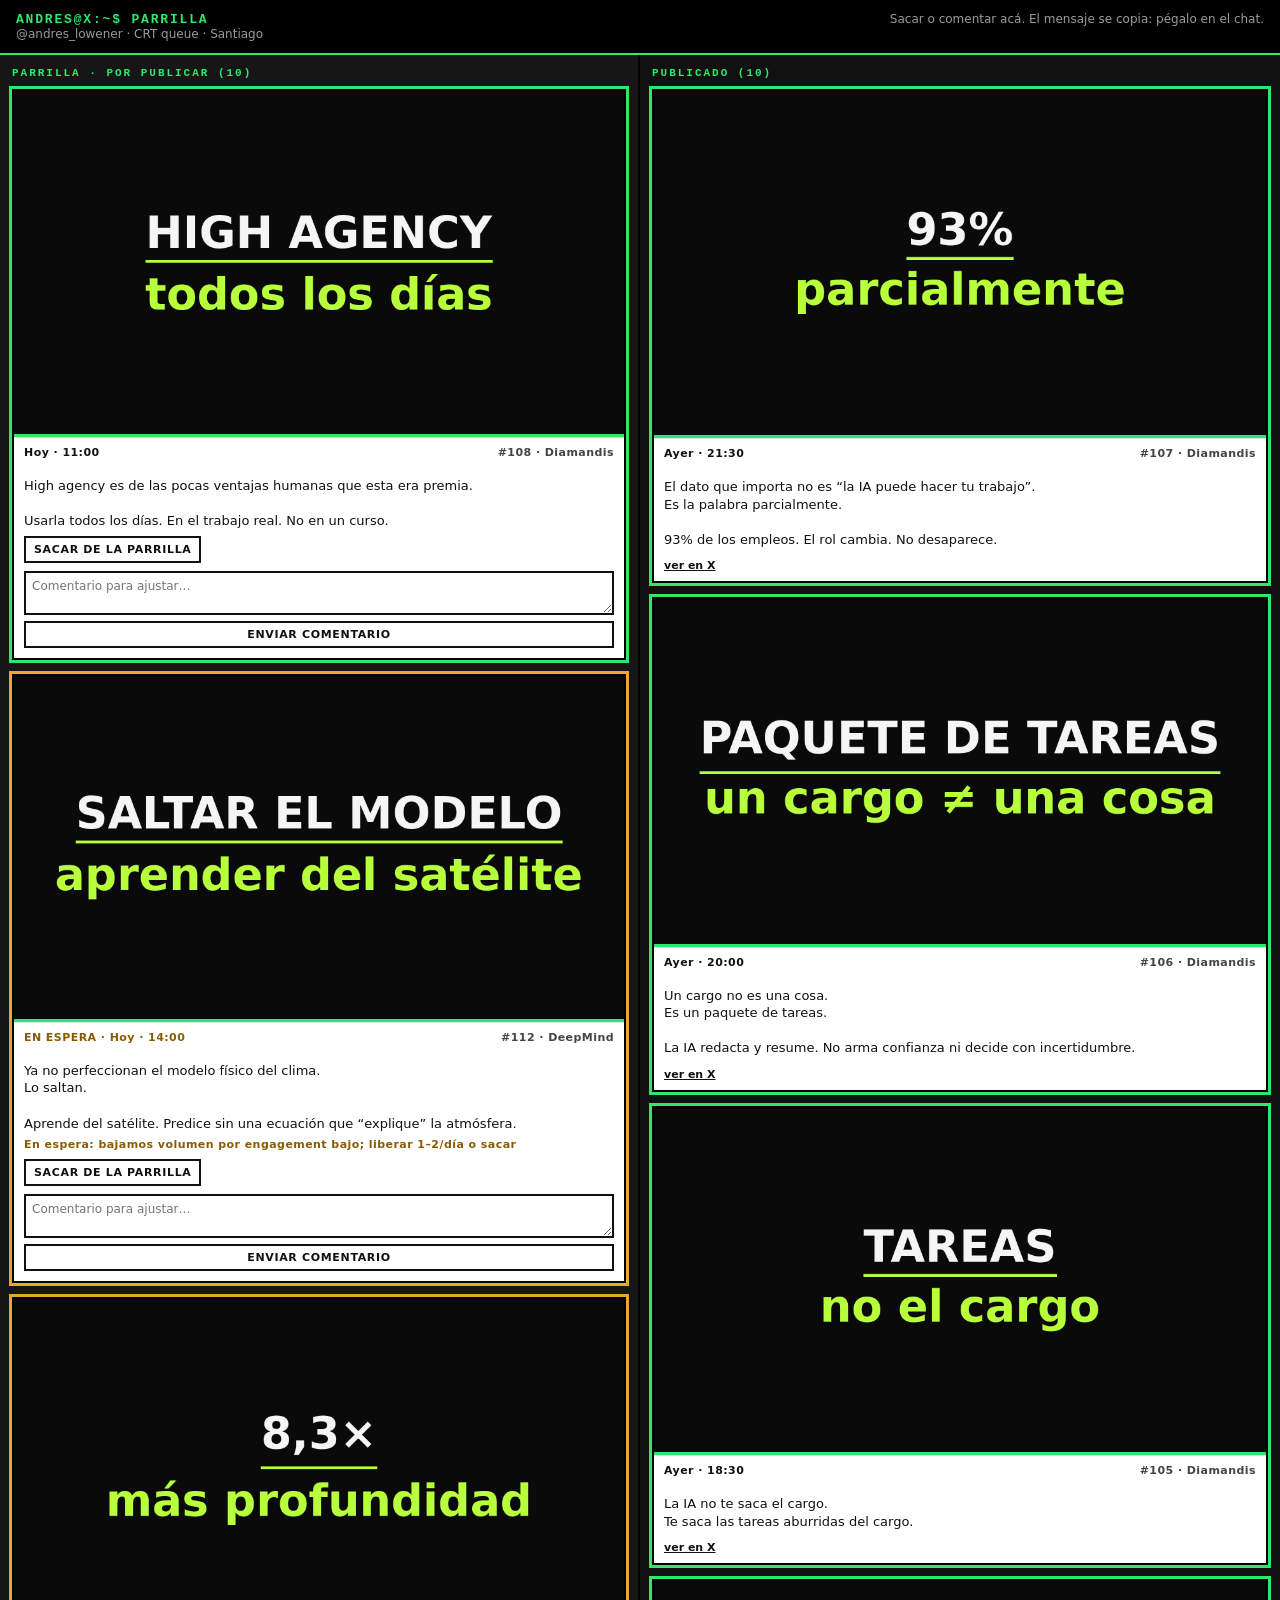
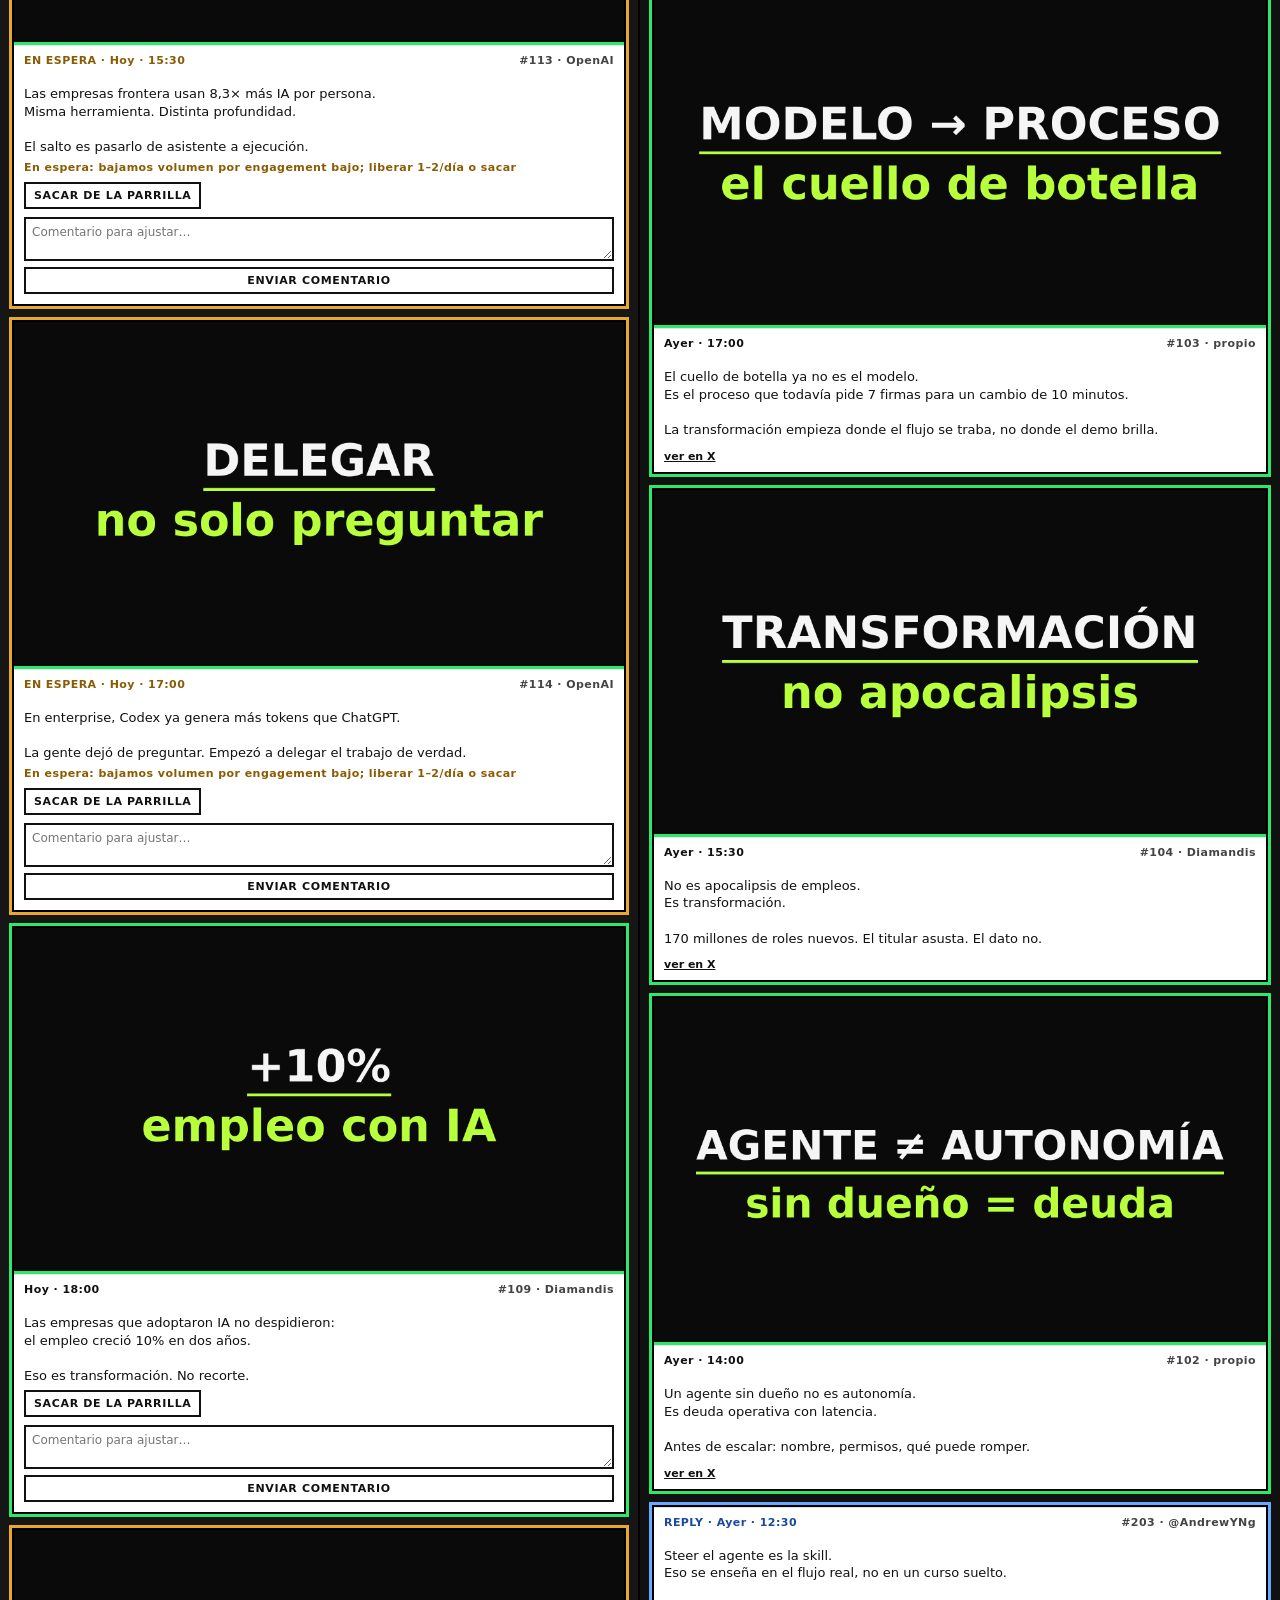
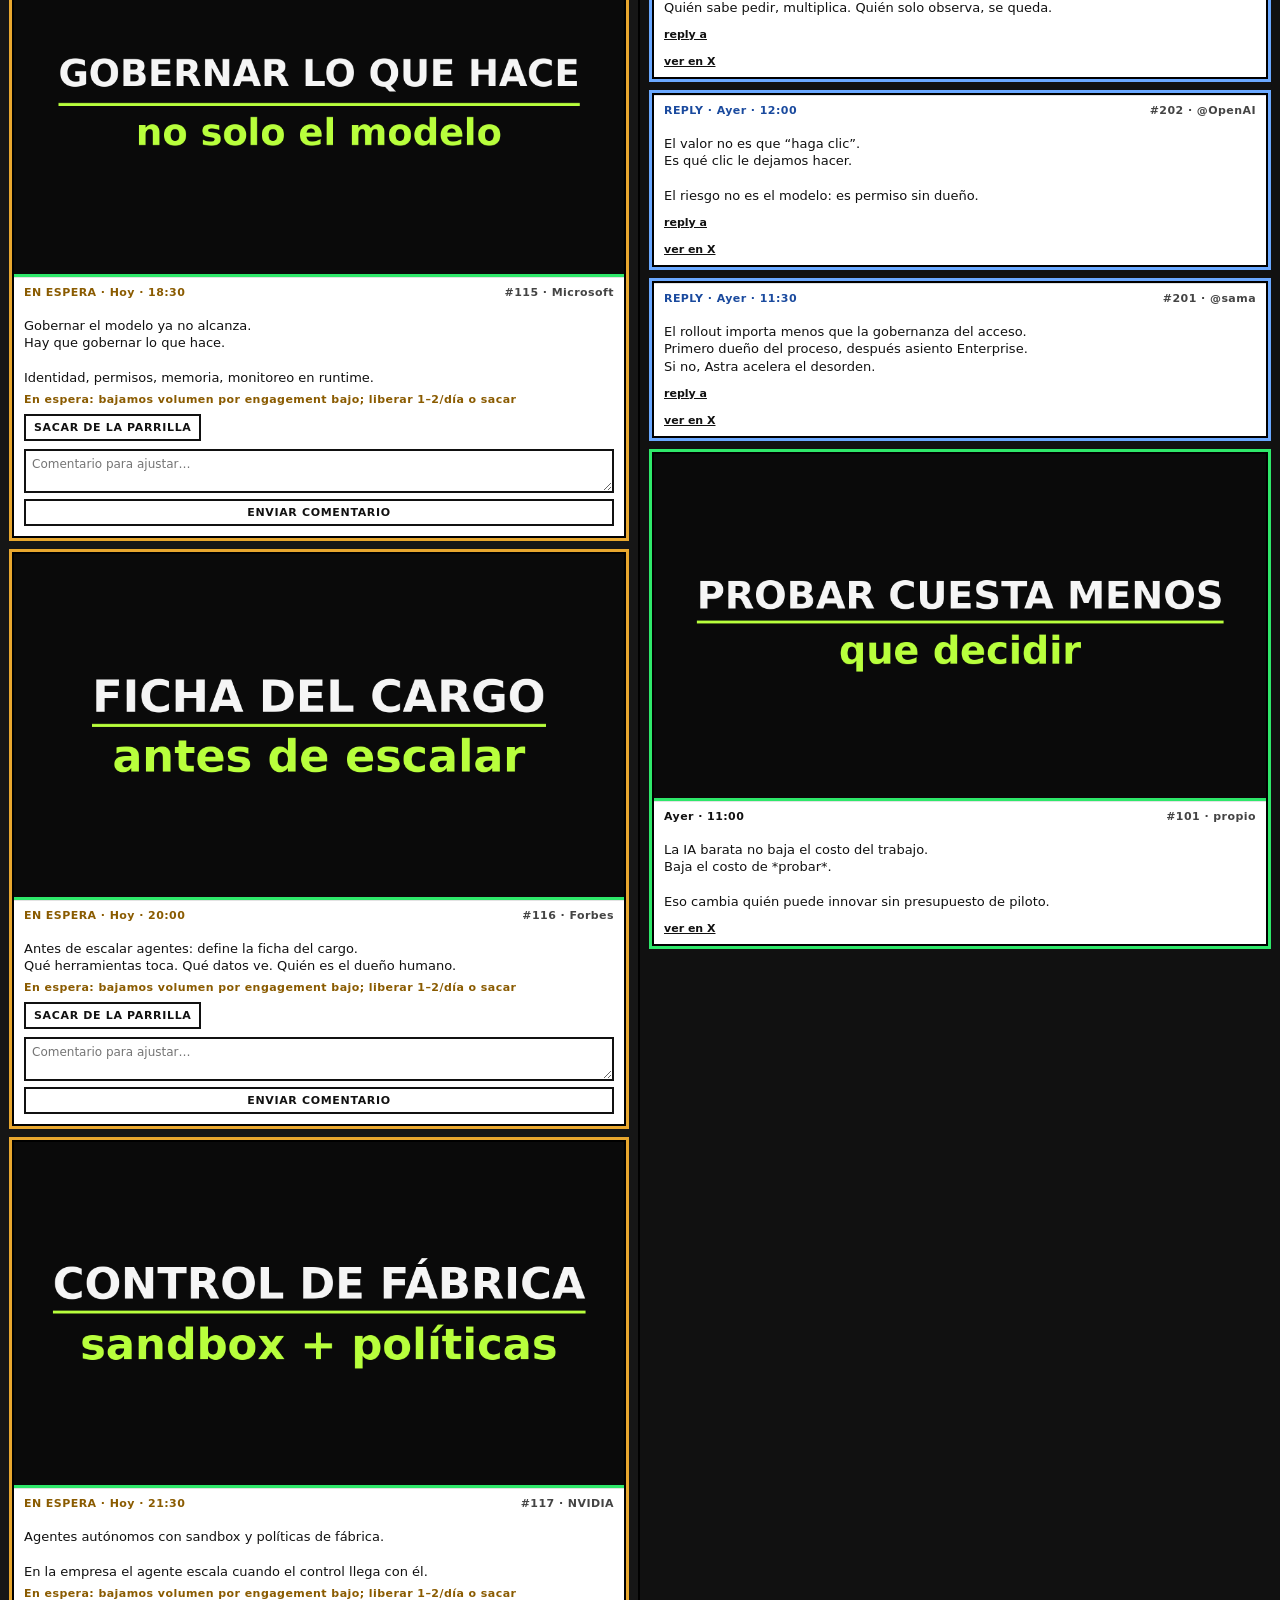
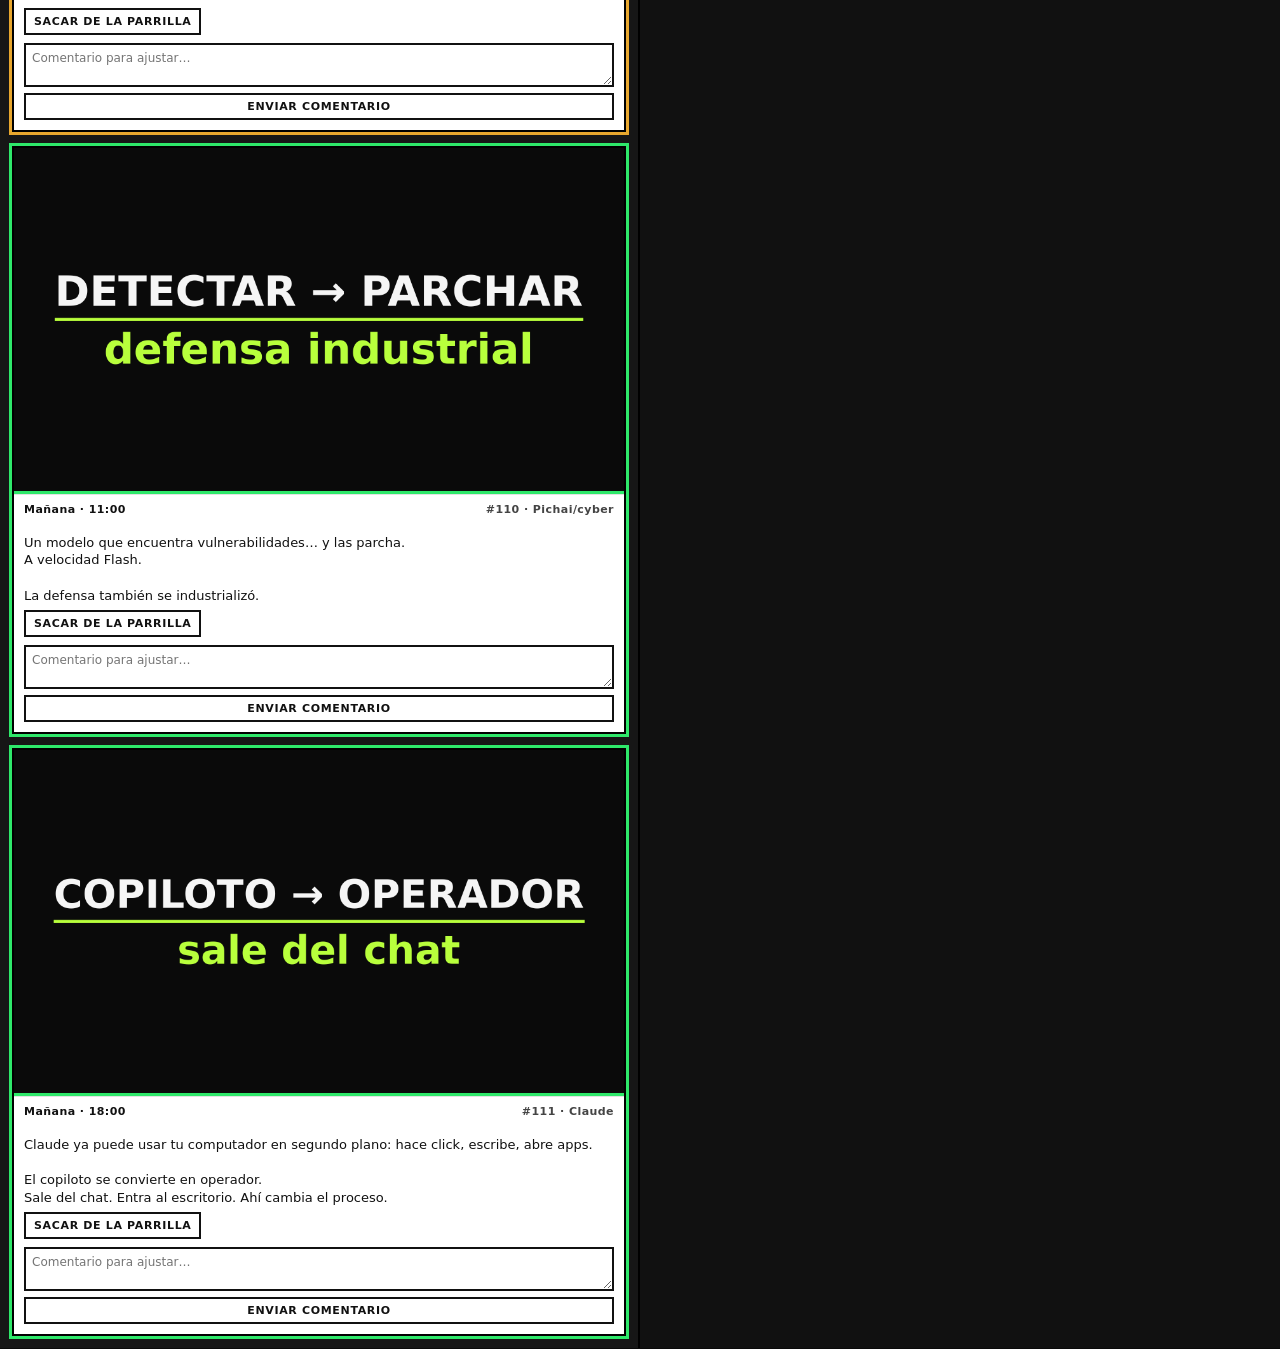
==== index.html @ 67cbc343 "Baja volumen: 1-2 posts/dia, resto en hold por engagement" ====
<!DOCTYPE html>
<html lang="es">
<head>
<meta charset="utf-8">
<meta name="viewport" content="width=device-width, initial-scale=1">
<title>Parrilla X · @andres_lowener</title>
<style>
  :root {
    --bg: #0a0a0a;
    --green: #2ee86a;
    --ink: #111;
    --muted: #555;
    --line: #111;
    --card: #fff;
  }
  * { box-sizing: border-box; }
  html, body { margin: 0; background: var(--bg); color: #eee; font-family: ui-sans-serif, system-ui, sans-serif; }
  header.top {
    border-bottom: 2px solid var(--green);
    padding: 12px 16px;
    display: flex; justify-content: space-between; align-items: baseline; gap: 12px; flex-wrap: wrap;
    background: #000;
  }
  h1 { font-size: 13px; letter-spacing: .14em; text-transform: uppercase; margin: 0; color: var(--green); font-family: ui-monospace, Menlo, monospace; }
  .sub { font-size: 12px; color: #9a9a9a; }
  main { display: grid; grid-template-columns: 1fr 1fr; gap: 0; }
  @media (max-width: 900px) { main { grid-template-columns: 1fr; } }
  section { padding: 12px; background: #111; }
  section.parrilla { border-right: 2px solid #000; background: #161616; }
  h2 { font-size: 11px; letter-spacing: .18em; text-transform: uppercase; color: var(--green); margin: 0 0 10px; font-family: ui-monospace, Menlo, monospace; }
  .grid { display: flex; flex-direction: column; gap: 14px; }
  .card {
    background: var(--card);
    color: var(--ink);
    border: 2px solid #000;
    box-shadow: 0 0 0 3px var(--green);
    padding: 0;
    overflow: hidden;
  }
  .card header {
    display: flex; justify-content: space-between; align-items: center;
    font-size: 11px; font-weight: 700; letter-spacing: .04em;
    margin: 0; padding: 8px 10px;
    background: #fff; color: #111;
    border-bottom: 1px solid #ddd;
  }
  .card .meta { color: #444; font-weight: 600; }
  .card img {
    width: 100%; height: auto; display: block;
    background: #031a08;
    border-top: 3px solid var(--green);
    border-bottom: 3px solid var(--green);
  }
  .copy {
    font-size: 13px; line-height: 1.35;
    margin: 0; padding: 10px 10px 6px;
    color: #111; background: #fff;
  }
  .cite { margin: 0; padding: 0 10px 8px; background: #fff; }
  .cite a { color: #111; font-size: 11px; font-weight: 600; }
  .actions { margin: 0; padding: 0 10px 8px; background: #fff; }
  .btn {
    background: #fff; color: #111; border: 2px solid #111;
    font-family: inherit; font-size: 11px; letter-spacing: .06em; text-transform: uppercase;
    padding: 5px 8px; cursor: pointer; font-weight: 700;
  }
  .btn.ghost { border-color: #111; color: #111; }
  .btn:hover { background: #111; color: #fff; }
  textarea {
    width: 100%; background: #fff; color: #111; border: 2px solid #111;
    font-family: inherit; font-size: 12px; padding: 6px; resize: vertical;
  }
  .comment { display: flex; flex-direction: column; gap: 6px; padding: 0 10px 10px; background: #fff; margin: 0; }
  .hint { font-size: 11px; color: #111; margin: 0; padding: 0 10px 10px; background: #fff; }
  .empty { color: #888; font-size: 13px; }
  .card.out { opacity: .45; }
  .card.out::after { content: "SACADO"; display: block; font-size: 11px; letter-spacing: .2em; padding: 6px 10px; background: #fff; color: #111; font-weight: 700; }

  .card { display: flex; flex-direction: column; }
  .card img { order: -1; border-top: none; }
  .card header {
    order: 0;
    border-bottom: none;
    border-top: 1px solid #e3e3e3;
  }

  .card.hold { box-shadow: 0 0 0 3px #e8a72e; }
  .card.hold .slot { color: #8a5b00; }
  .note { margin: 0; padding: 0 10px 8px; background: #fff; color: #8a5b00; font-size: 11px; font-weight: 700; letter-spacing: .04em; }

  .card.reply { box-shadow: 0 0 0 3px #6aa8ff; }
  .card.reply .slot { color: #1a4a9e; }
</style>
</head>
<body>
<header class="top">
  <div>
    <h1>andres@x:~$ parrilla</h1>
    <div class="sub">@andres_lowener · CRT queue · Santiago</div>
  </div>
  <div class="sub">Sacar o comentar acá. El mensaje se copia: pégalo en el chat.</div>
</header>
<main>
  <section class="parrilla">
    <h2>Parrilla · por publicar (10)</h2>
    <div class="grid" id="pending">
    <article class="card" data-n="108" data-status="pending" data-kind="post" id="p108">
      <header>
        <span class="slot">Hoy · 11:00</span>
        <span class="meta">#108 · Diamandis</span>
      </header>
      <img src="img/108.png" alt="post 108">
      <p class="copy">High agency es de las pocas ventajas humanas que esta era premia.<br><br>Usarla todos los días. En el trabajo real. No en un curso.</p>
      
      <div class="actions">
        <button type="button" class="btn ghost" data-act="sacar" data-n="108">Sacar de la parrilla</button>
      </div>
      <form class="comment" data-n="108">
        <textarea name="c" rows="2" placeholder="Comentario para ajustar…"></textarea>
        <button type="submit" class="btn">Enviar comentario</button>
      </form>
      <p class="hint" hidden></p>
    </article>

    <article class="card hold" data-n="112" data-status="hold" data-kind="post" id="p112">
      <header>
        <span class="slot">EN ESPERA · Hoy · 14:00</span>
        <span class="meta">#112 · DeepMind</span>
      </header>
      <img src="img/112.png" alt="post 112">
      <p class="copy">Ya no perfeccionan el modelo físico del clima.<br>Lo saltan.<br><br>Aprende del satélite. Predice sin una ecuación que “explique” la atmósfera.</p>
      <p class="note">En espera: bajamos volumen por engagement bajo; liberar 1–2/día o sacar</p>
      
      <div class="actions">
        <button type="button" class="btn ghost" data-act="sacar" data-n="112">Sacar de la parrilla</button>
      </div>
      <form class="comment" data-n="112">
        <textarea name="c" rows="2" placeholder="Comentario para ajustar…"></textarea>
        <button type="submit" class="btn">Enviar comentario</button>
      </form>
      <p class="hint" hidden></p>
    </article>

    <article class="card hold" data-n="113" data-status="hold" data-kind="post" id="p113">
      <header>
        <span class="slot">EN ESPERA · Hoy · 15:30</span>
        <span class="meta">#113 · OpenAI</span>
      </header>
      <img src="img/113.png" alt="post 113">
      <p class="copy">Las empresas frontera usan 8,3× más IA por persona.<br>Misma herramienta. Distinta profundidad.<br><br>El salto es pasarlo de asistente a ejecución.</p>
      <p class="note">En espera: bajamos volumen por engagement bajo; liberar 1–2/día o sacar</p>
      
      <div class="actions">
        <button type="button" class="btn ghost" data-act="sacar" data-n="113">Sacar de la parrilla</button>
      </div>
      <form class="comment" data-n="113">
        <textarea name="c" rows="2" placeholder="Comentario para ajustar…"></textarea>
        <button type="submit" class="btn">Enviar comentario</button>
      </form>
      <p class="hint" hidden></p>
    </article>

    <article class="card hold" data-n="114" data-status="hold" data-kind="post" id="p114">
      <header>
        <span class="slot">EN ESPERA · Hoy · 17:00</span>
        <span class="meta">#114 · OpenAI</span>
      </header>
      <img src="img/114.png" alt="post 114">
      <p class="copy">En enterprise, Codex ya genera más tokens que ChatGPT.<br><br>La gente dejó de preguntar. Empezó a delegar el trabajo de verdad.</p>
      <p class="note">En espera: bajamos volumen por engagement bajo; liberar 1–2/día o sacar</p>
      
      <div class="actions">
        <button type="button" class="btn ghost" data-act="sacar" data-n="114">Sacar de la parrilla</button>
      </div>
      <form class="comment" data-n="114">
        <textarea name="c" rows="2" placeholder="Comentario para ajustar…"></textarea>
        <button type="submit" class="btn">Enviar comentario</button>
      </form>
      <p class="hint" hidden></p>
    </article>

    <article class="card" data-n="109" data-status="pending" data-kind="post" id="p109">
      <header>
        <span class="slot">Hoy · 18:00</span>
        <span class="meta">#109 · Diamandis</span>
      </header>
      <img src="img/109.png" alt="post 109">
      <p class="copy">Las empresas que adoptaron IA no despidieron:<br>el empleo creció 10% en dos años.<br><br>Eso es transformación. No recorte.</p>
      
      <div class="actions">
        <button type="button" class="btn ghost" data-act="sacar" data-n="109">Sacar de la parrilla</button>
      </div>
      <form class="comment" data-n="109">
        <textarea name="c" rows="2" placeholder="Comentario para ajustar…"></textarea>
        <button type="submit" class="btn">Enviar comentario</button>
      </form>
      <p class="hint" hidden></p>
    </article>

    <article class="card hold" data-n="115" data-status="hold" data-kind="post" id="p115">
      <header>
        <span class="slot">EN ESPERA · Hoy · 18:30</span>
        <span class="meta">#115 · Microsoft</span>
      </header>
      <img src="img/115.png" alt="post 115">
      <p class="copy">Gobernar el modelo ya no alcanza.<br>Hay que gobernar lo que hace.<br><br>Identidad, permisos, memoria, monitoreo en runtime.</p>
      <p class="note">En espera: bajamos volumen por engagement bajo; liberar 1–2/día o sacar</p>
      
      <div class="actions">
        <button type="button" class="btn ghost" data-act="sacar" data-n="115">Sacar de la parrilla</button>
      </div>
      <form class="comment" data-n="115">
        <textarea name="c" rows="2" placeholder="Comentario para ajustar…"></textarea>
        <button type="submit" class="btn">Enviar comentario</button>
      </form>
      <p class="hint" hidden></p>
    </article>

    <article class="card hold" data-n="116" data-status="hold" data-kind="post" id="p116">
      <header>
        <span class="slot">EN ESPERA · Hoy · 20:00</span>
        <span class="meta">#116 · Forbes</span>
      </header>
      <img src="img/116.png" alt="post 116">
      <p class="copy">Antes de escalar agentes: define la ficha del cargo.<br>Qué herramientas toca. Qué datos ve. Quién es el dueño humano.</p>
      <p class="note">En espera: bajamos volumen por engagement bajo; liberar 1–2/día o sacar</p>
      
      <div class="actions">
        <button type="button" class="btn ghost" data-act="sacar" data-n="116">Sacar de la parrilla</button>
      </div>
      <form class="comment" data-n="116">
        <textarea name="c" rows="2" placeholder="Comentario para ajustar…"></textarea>
        <button type="submit" class="btn">Enviar comentario</button>
      </form>
      <p class="hint" hidden></p>
    </article>

    <article class="card hold" data-n="117" data-status="hold" data-kind="post" id="p117">
      <header>
        <span class="slot">EN ESPERA · Hoy · 21:30</span>
        <span class="meta">#117 · NVIDIA</span>
      </header>
      <img src="img/117.png" alt="post 117">
      <p class="copy">Agentes autónomos con sandbox y políticas de fábrica.<br><br>En la empresa el agente escala cuando el control llega con él.</p>
      <p class="note">En espera: bajamos volumen por engagement bajo; liberar 1–2/día o sacar</p>
      
      <div class="actions">
        <button type="button" class="btn ghost" data-act="sacar" data-n="117">Sacar de la parrilla</button>
      </div>
      <form class="comment" data-n="117">
        <textarea name="c" rows="2" placeholder="Comentario para ajustar…"></textarea>
        <button type="submit" class="btn">Enviar comentario</button>
      </form>
      <p class="hint" hidden></p>
    </article>

    <article class="card" data-n="110" data-status="pending" data-kind="post" id="p110">
      <header>
        <span class="slot">Mañana · 11:00</span>
        <span class="meta">#110 · Pichai/cyber</span>
      </header>
      <img src="img/110.png" alt="post 110">
      <p class="copy">Un modelo que encuentra vulnerabilidades… y las parcha.<br>A velocidad Flash.<br><br>La defensa también se industrializó.</p>
      
      <div class="actions">
        <button type="button" class="btn ghost" data-act="sacar" data-n="110">Sacar de la parrilla</button>
      </div>
      <form class="comment" data-n="110">
        <textarea name="c" rows="2" placeholder="Comentario para ajustar…"></textarea>
        <button type="submit" class="btn">Enviar comentario</button>
      </form>
      <p class="hint" hidden></p>
    </article>

    <article class="card" data-n="111" data-status="pending" data-kind="post" id="p111">
      <header>
        <span class="slot">Mañana · 18:00</span>
        <span class="meta">#111 · Claude</span>
      </header>
      <img src="img/111.png" alt="post 111">
      <p class="copy">Claude ya puede usar tu computador en segundo plano: hace click, escribe, abre apps.<br><br>El copiloto se convierte en operador.<br>Sale del chat. Entra al escritorio. Ahí cambia el proceso.</p>
      
      <div class="actions">
        <button type="button" class="btn ghost" data-act="sacar" data-n="111">Sacar de la parrilla</button>
      </div>
      <form class="comment" data-n="111">
        <textarea name="c" rows="2" placeholder="Comentario para ajustar…"></textarea>
        <button type="submit" class="btn">Enviar comentario</button>
      </form>
      <p class="hint" hidden></p>
    </article>
    </div>
  </section>
  <section>
    <h2>Publicado (10)</h2>
    <div class="grid" id="posted">
    <article class="card" data-n="107" data-status="posted" data-kind="post" id="p107">
      <header>
        <span class="slot">Ayer · 21:30</span>
        <span class="meta">#107 · Diamandis</span>
      </header>
      <img src="img/107.png" alt="post 107">
      <p class="copy">El dato que importa no es “la IA puede hacer tu trabajo”.<br>Es la palabra parcialmente.<br><br>93% de los empleos. El rol cambia. No desaparece.</p>
<p class="cite"><a href="https://x.com/andres_lowener/status/2096406475102925070" target="_blank" rel="noopener">ver en X</a></p>
      
      <p class="hint" hidden></p>
    </article>

    <article class="card" data-n="106" data-status="posted" data-kind="post" id="p106">
      <header>
        <span class="slot">Ayer · 20:00</span>
        <span class="meta">#106 · Diamandis</span>
      </header>
      <img src="img/106.png" alt="post 106">
      <p class="copy">Un cargo no es una cosa.<br>Es un paquete de tareas.<br><br>La IA redacta y resume. No arma confianza ni decide con incertidumbre.</p>
<p class="cite"><a href="https://x.com/andres_lowener/status/2096393477424607453" target="_blank" rel="noopener">ver en X</a></p>
      
      <p class="hint" hidden></p>
    </article>

    <article class="card" data-n="105" data-status="posted" data-kind="post" id="p105">
      <header>
        <span class="slot">Ayer · 18:30</span>
        <span class="meta">#105 · Diamandis</span>
      </header>
      <img src="img/105.png" alt="post 105">
      <p class="copy">La IA no te saca el cargo.<br>Te saca las tareas aburridas del cargo.</p>
<p class="cite"><a href="https://x.com/andres_lowener/status/2096366314780496370" target="_blank" rel="noopener">ver en X</a></p>
      
      <p class="hint" hidden></p>
    </article>

    <article class="card" data-n="103" data-status="posted" data-kind="post" id="p103">
      <header>
        <span class="slot">Ayer · 17:00</span>
        <span class="meta">#103 · propio</span>
      </header>
      <img src="img/103.png" alt="post 103">
      <p class="copy">El cuello de botella ya no es el modelo.<br>Es el proceso que todavía pide 7 firmas para un cambio de 10 minutos.<br><br>La transformación empieza donde el flujo se traba, no donde el demo brilla.</p>
<p class="cite"><a href="https://x.com/andres_lowener/status/2096345440136441863" target="_blank" rel="noopener">ver en X</a></p>
      
      <p class="hint" hidden></p>
    </article>

    <article class="card" data-n="104" data-status="posted" data-kind="post" id="p104">
      <header>
        <span class="slot">Ayer · 15:30</span>
        <span class="meta">#104 · Diamandis</span>
      </header>
      <img src="img/104.png" alt="post 104">
      <p class="copy">No es apocalipsis de empleos.<br>Es transformación.<br><br>170 millones de roles nuevos. El titular asusta. El dato no.</p>
<p class="cite"><a href="https://x.com/andres_lowener/status/2096322689233248512" target="_blank" rel="noopener">ver en X</a></p>
      
      <p class="hint" hidden></p>
    </article>

    <article class="card" data-n="102" data-status="posted" data-kind="post" id="p102">
      <header>
        <span class="slot">Ayer · 14:00</span>
        <span class="meta">#102 · propio</span>
      </header>
      <img src="img/102.png" alt="post 102">
      <p class="copy">Un agente sin dueño no es autonomía.<br>Es deuda operativa con latencia.<br><br>Antes de escalar: nombre, permisos, qué puede romper.</p>
<p class="cite"><a href="https://x.com/andres_lowener/status/2096313700017725933" target="_blank" rel="noopener">ver en X</a></p>
      
      <p class="hint" hidden></p>
    </article>

    <article class="card reply" data-n="203" data-status="posted" data-kind="reply" id="p203">
      <header>
        <span class="slot">REPLY · Ayer · 12:30</span>
        <span class="meta">#203 · @AndrewYNg</span>
      </header>
      <p class="copy">Steer el agente es la skill.<br>Eso se enseña en el flujo real, no en un curso suelto.<br><br>Quién sabe pedir, multiplica. Quién solo observa, se queda.</p>
      <p class="cite"><a href="https://x.com/AndrewYNg/status/2095890279865721217" target="_blank" rel="noopener">reply a</a></p><p class="cite"><a href="https://x.com/andres_lowener/status/2096307507329106165" target="_blank" rel="noopener">ver en X</a></p>
      
      <p class="hint" hidden></p>
    </article>

    <article class="card reply" data-n="202" data-status="posted" data-kind="reply" id="p202">
      <header>
        <span class="slot">REPLY · Ayer · 12:00</span>
        <span class="meta">#202 · @OpenAI</span>
      </header>
      <p class="copy">El valor no es que “haga clic”.<br>Es qué clic le dejamos hacer.<br><br>El riesgo no es el modelo: es permiso sin dueño.</p>
      <p class="cite"><a href="https://x.com/OpenAI/status/2095595741528125780" target="_blank" rel="noopener">reply a</a></p><p class="cite"><a href="https://x.com/andres_lowener/status/2096301324325306734" target="_blank" rel="noopener">ver en X</a></p>
      
      <p class="hint" hidden></p>
    </article>

    <article class="card reply" data-n="201" data-status="posted" data-kind="reply" id="p201">
      <header>
        <span class="slot">REPLY · Ayer · 11:30</span>
        <span class="meta">#201 · @sama</span>
      </header>
      <p class="copy">El rollout importa menos que la gobernanza del acceso.<br>Primero dueño del proceso, después asiento Enterprise.<br>Si no, Astra acelera el desorden.</p>
      <p class="cite"><a href="https://x.com/sama/status/2095973658867171733" target="_blank" rel="noopener">reply a</a></p><p class="cite"><a href="https://x.com/andres_lowener/status/2096277368792928678" target="_blank" rel="noopener">ver en X</a></p>
      
      <p class="hint" hidden></p>
    </article>

    <article class="card" data-n="101" data-status="posted" data-kind="post" id="p101">
      <header>
        <span class="slot">Ayer · 11:00</span>
        <span class="meta">#101 · propio</span>
      </header>
      <img src="img/101.png" alt="post 101">
      <p class="copy">La IA barata no baja el costo del trabajo.<br>Baja el costo de *probar*.<br><br>Eso cambia quién puede innovar sin presupuesto de piloto.</p>
<p class="cite"><a href="https://x.com/andres_lowener/status/2096221605596631315" target="_blank" rel="noopener">ver en X</a></p>
      
      <p class="hint" hidden></p>
    </article>
    </div>
  </section>
</main>
<script>
function copy(text) {
  navigator.clipboard.writeText(text).catch(() => {});
}
document.querySelectorAll('[data-act="sacar"]').forEach(btn => {
  btn.addEventListener('click', () => {
    const n = btn.dataset.n;
    const card = document.getElementById('p' + n);
    const msg = 'Saca el #' + n + ' de la parrilla';
    copy(msg);
    card.classList.add('out');
    const hint = card.querySelector('.hint');
    hint.hidden = false;
    hint.textContent = 'Copiado: "' + msg + '". Pégalo en el chat para que lo quite de la cola.';
  });
});
document.querySelectorAll('form.comment').forEach(form => {
  form.addEventListener('submit', (e) => {
    e.preventDefault();
    const n = form.dataset.n;
    const t = form.c.value.trim();
    if (!t) return;
    const msg = 'Comentario #' + n + ': ' + t;
    copy(msg);
    const hint = form.parentElement.querySelector('.hint');
    hint.hidden = false;
    hint.textContent = 'Copiado: pégalo en el chat y lo aplico al post.';
    form.c.value = '';
  });
});
</script>
</body>
</html>
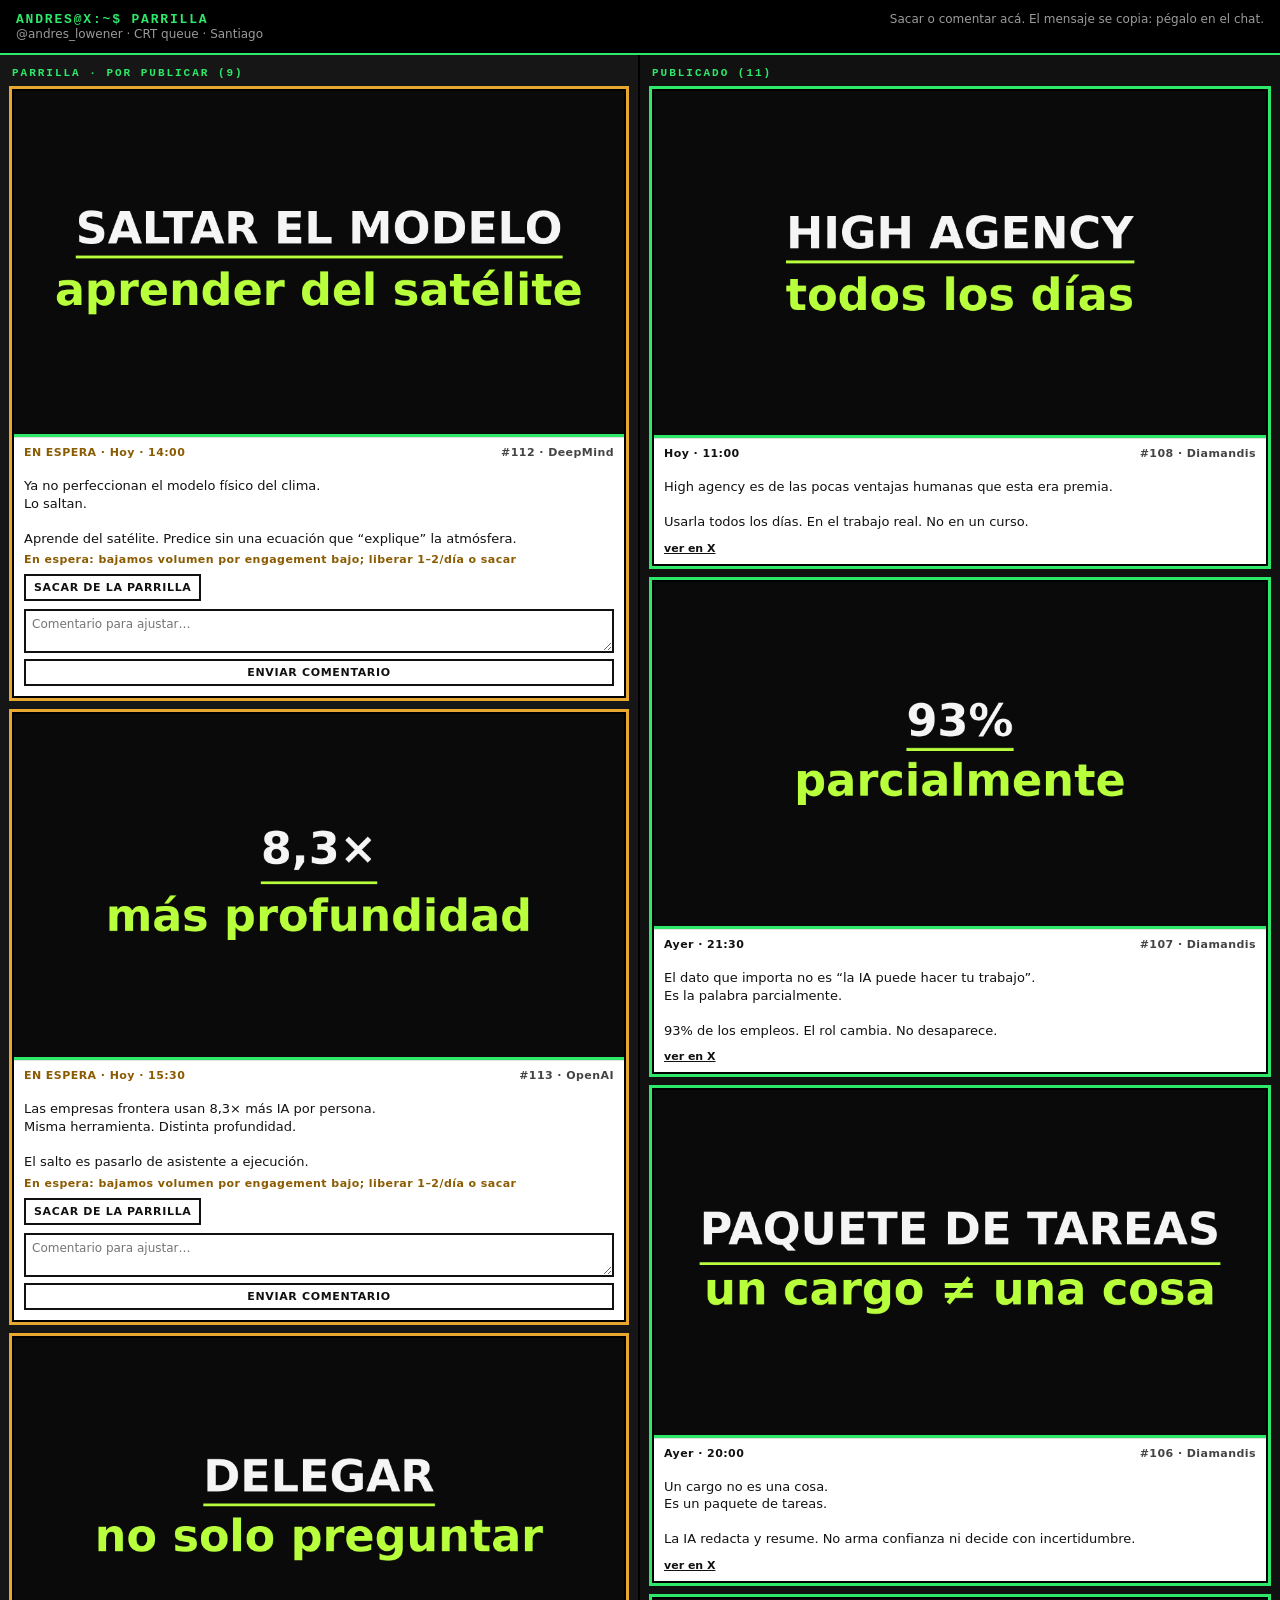
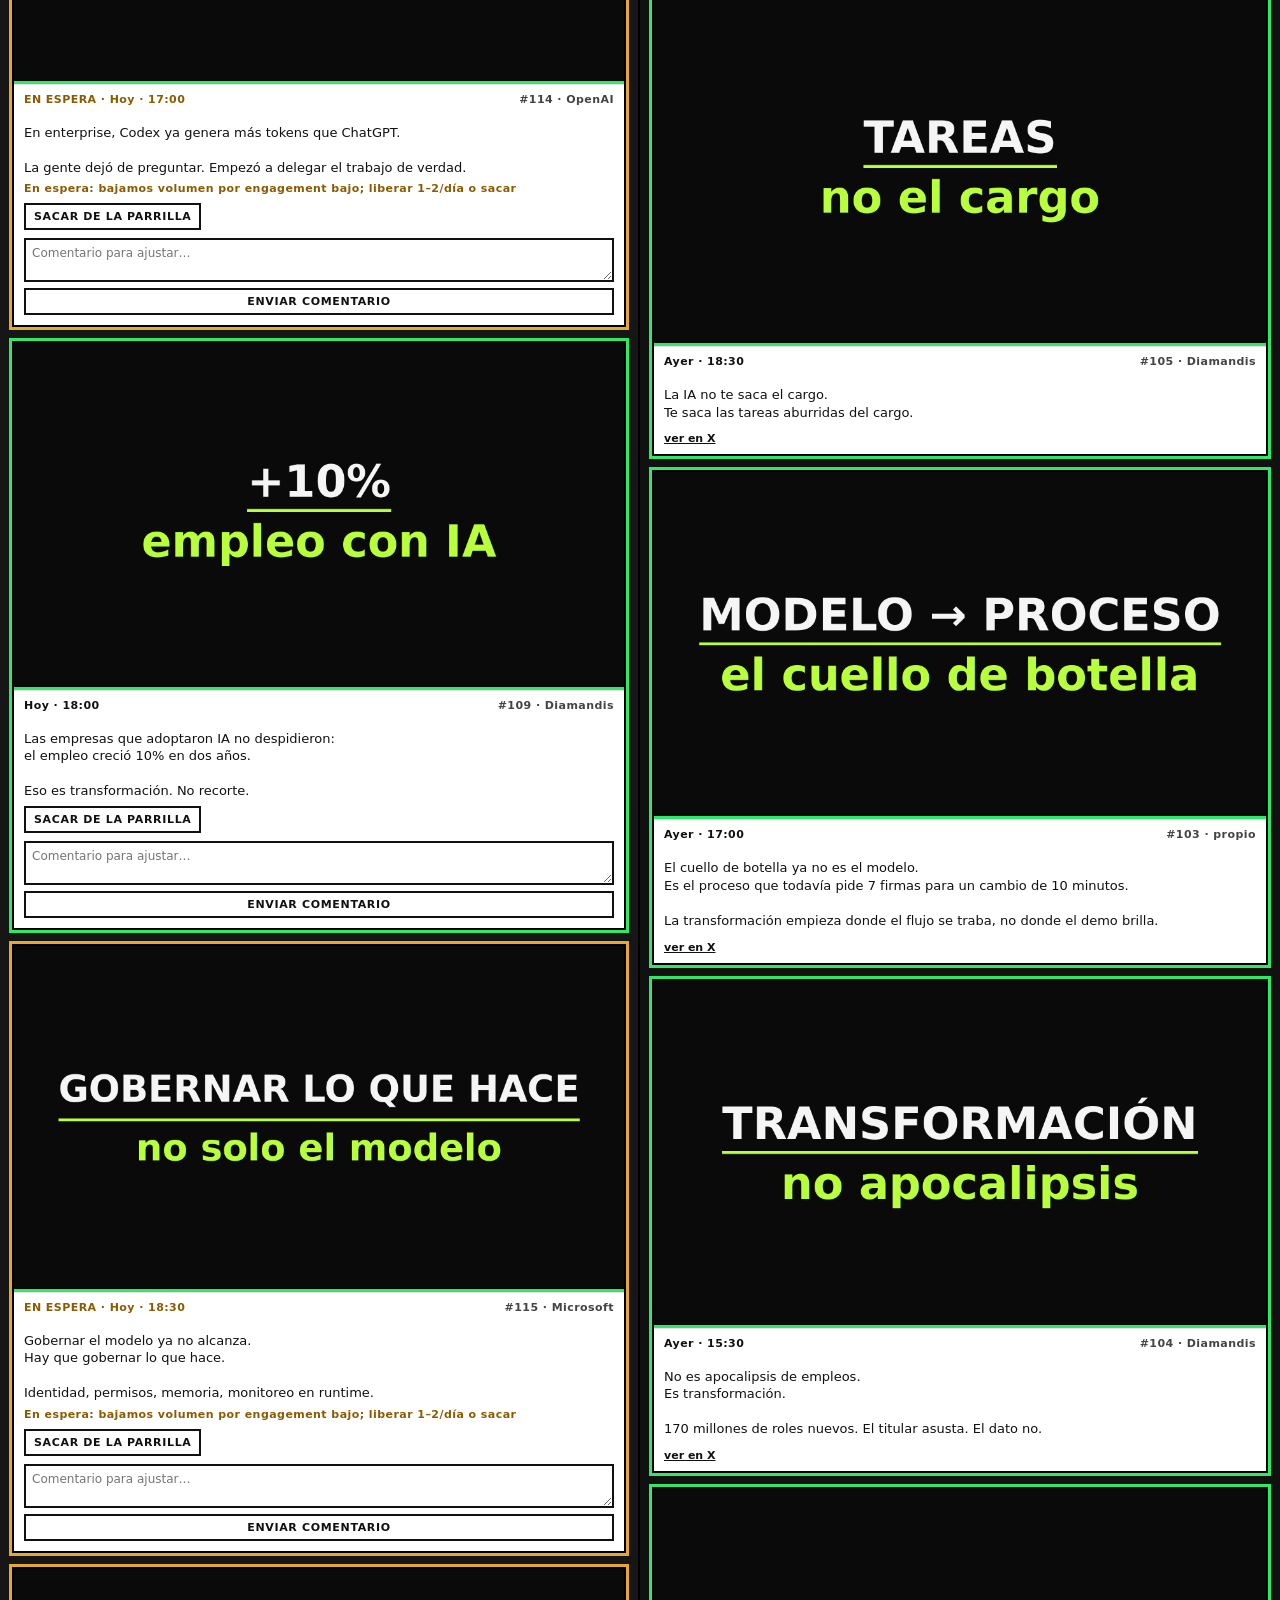
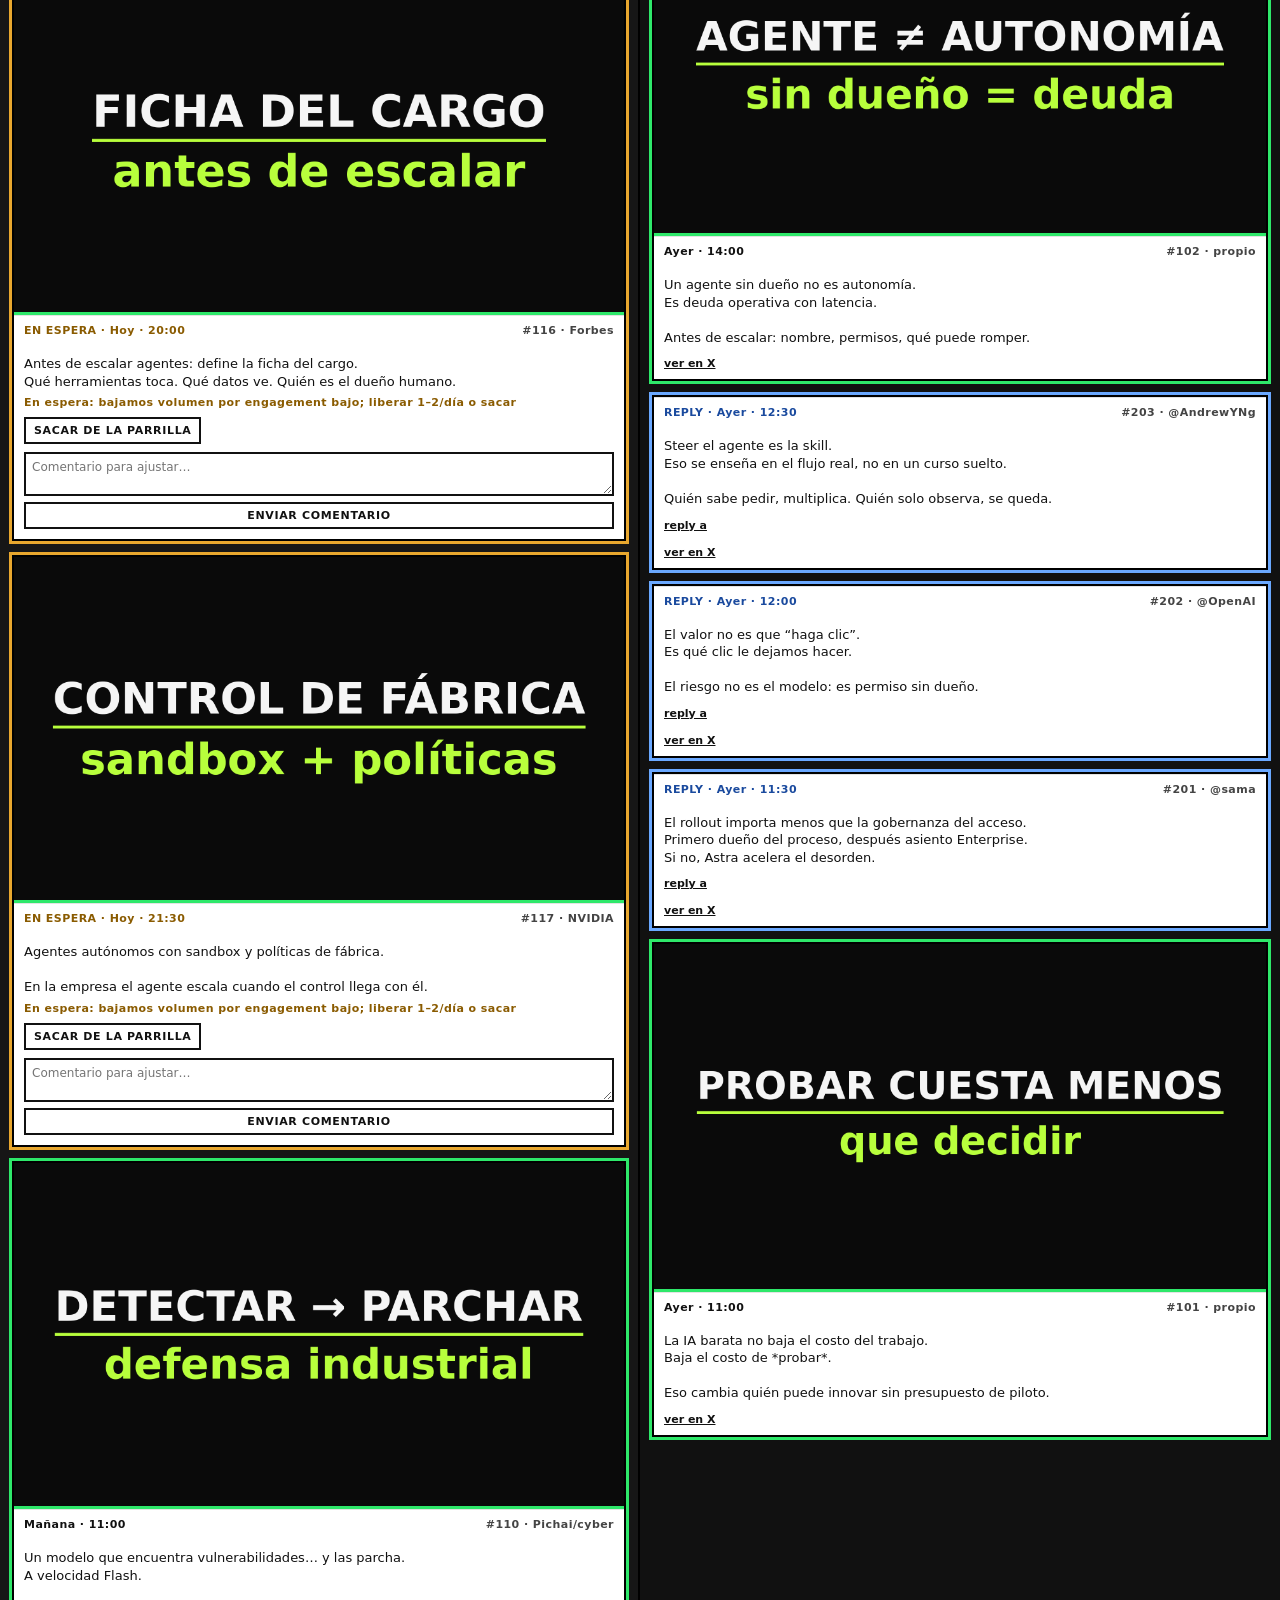
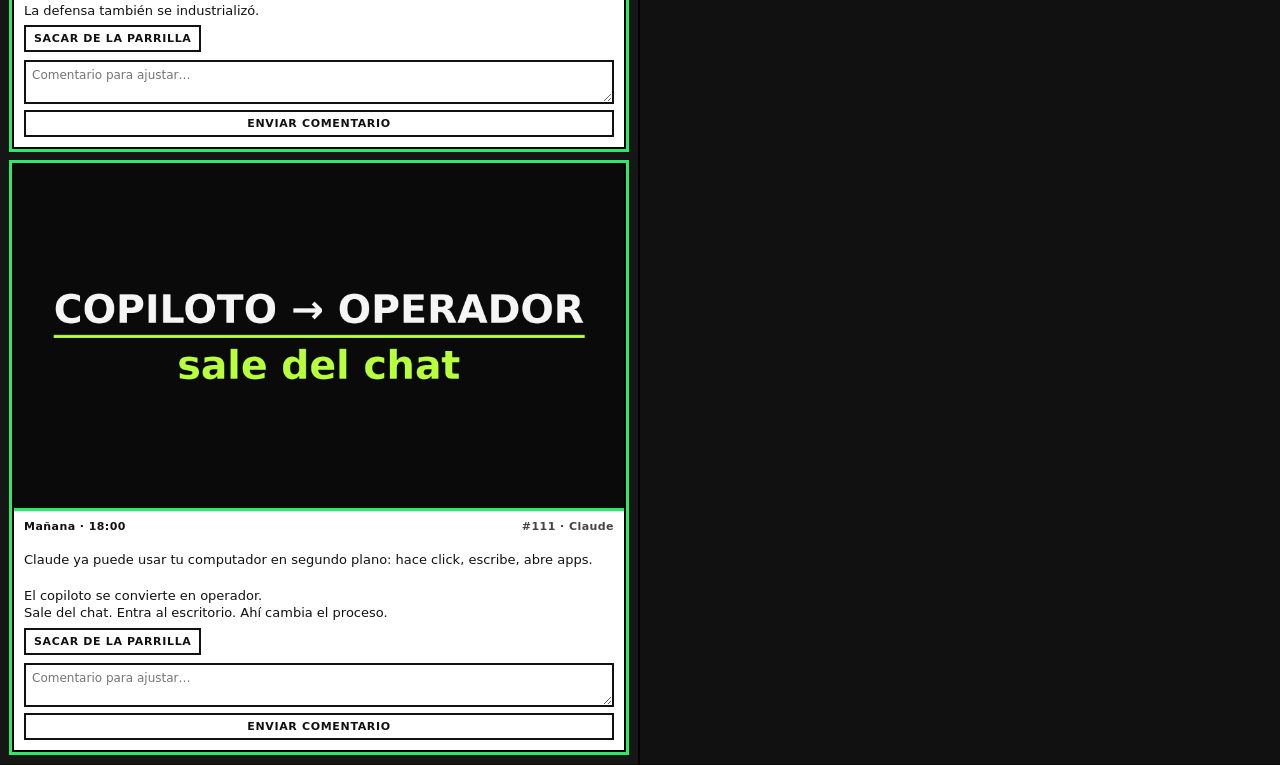
==== commit 5407ff71: "Post #108 publicado (high agency)" ====
--- a/index.html
+++ b/index.html
@@ -102,26 +102,8 @@
 </header>
 <main>
   <section class="parrilla">
-    <h2>Parrilla · por publicar (10)</h2>
+    <h2>Parrilla · por publicar (9)</h2>
     <div class="grid" id="pending">
-    <article class="card" data-n="108" data-status="pending" data-kind="post" id="p108">
-      <header>
-        <span class="slot">Hoy · 11:00</span>
-        <span class="meta">#108 · Diamandis</span>
-      </header>
-      <img src="img/108.png" alt="post 108">
-      <p class="copy">High agency es de las pocas ventajas humanas que esta era premia.<br><br>Usarla todos los días. En el trabajo real. No en un curso.</p>
-      
-      <div class="actions">
-        <button type="button" class="btn ghost" data-act="sacar" data-n="108">Sacar de la parrilla</button>
-      </div>
-      <form class="comment" data-n="108">
-        <textarea name="c" rows="2" placeholder="Comentario para ajustar…"></textarea>
-        <button type="submit" class="btn">Enviar comentario</button>
-      </form>
-      <p class="hint" hidden></p>
-    </article>
-
     <article class="card hold" data-n="112" data-status="hold" data-kind="post" id="p112">
       <header>
         <span class="slot">EN ESPERA · Hoy · 14:00</span>
@@ -292,8 +274,20 @@
     </div>
   </section>
   <section>
-    <h2>Publicado (10)</h2>
+    <h2>Publicado (11)</h2>
     <div class="grid" id="posted">
+    <article class="card" data-n="108" data-status="posted" data-kind="post" id="p108">
+      <header>
+        <span class="slot">Hoy · 11:00</span>
+        <span class="meta">#108 · Diamandis</span>
+      </header>
+      <img src="img/108.png" alt="post 108">
+      <p class="copy">High agency es de las pocas ventajas humanas que esta era premia.<br><br>Usarla todos los días. En el trabajo real. No en un curso.</p>
+<p class="cite"><a href="https://x.com/andres_lowener/status/2096602166421082307" target="_blank" rel="noopener">ver en X</a></p>
+      
+      <p class="hint" hidden></p>
+    </article>
+
     <article class="card" data-n="107" data-status="posted" data-kind="post" id="p107">
       <header>
         <span class="slot">Ayer · 21:30</span>
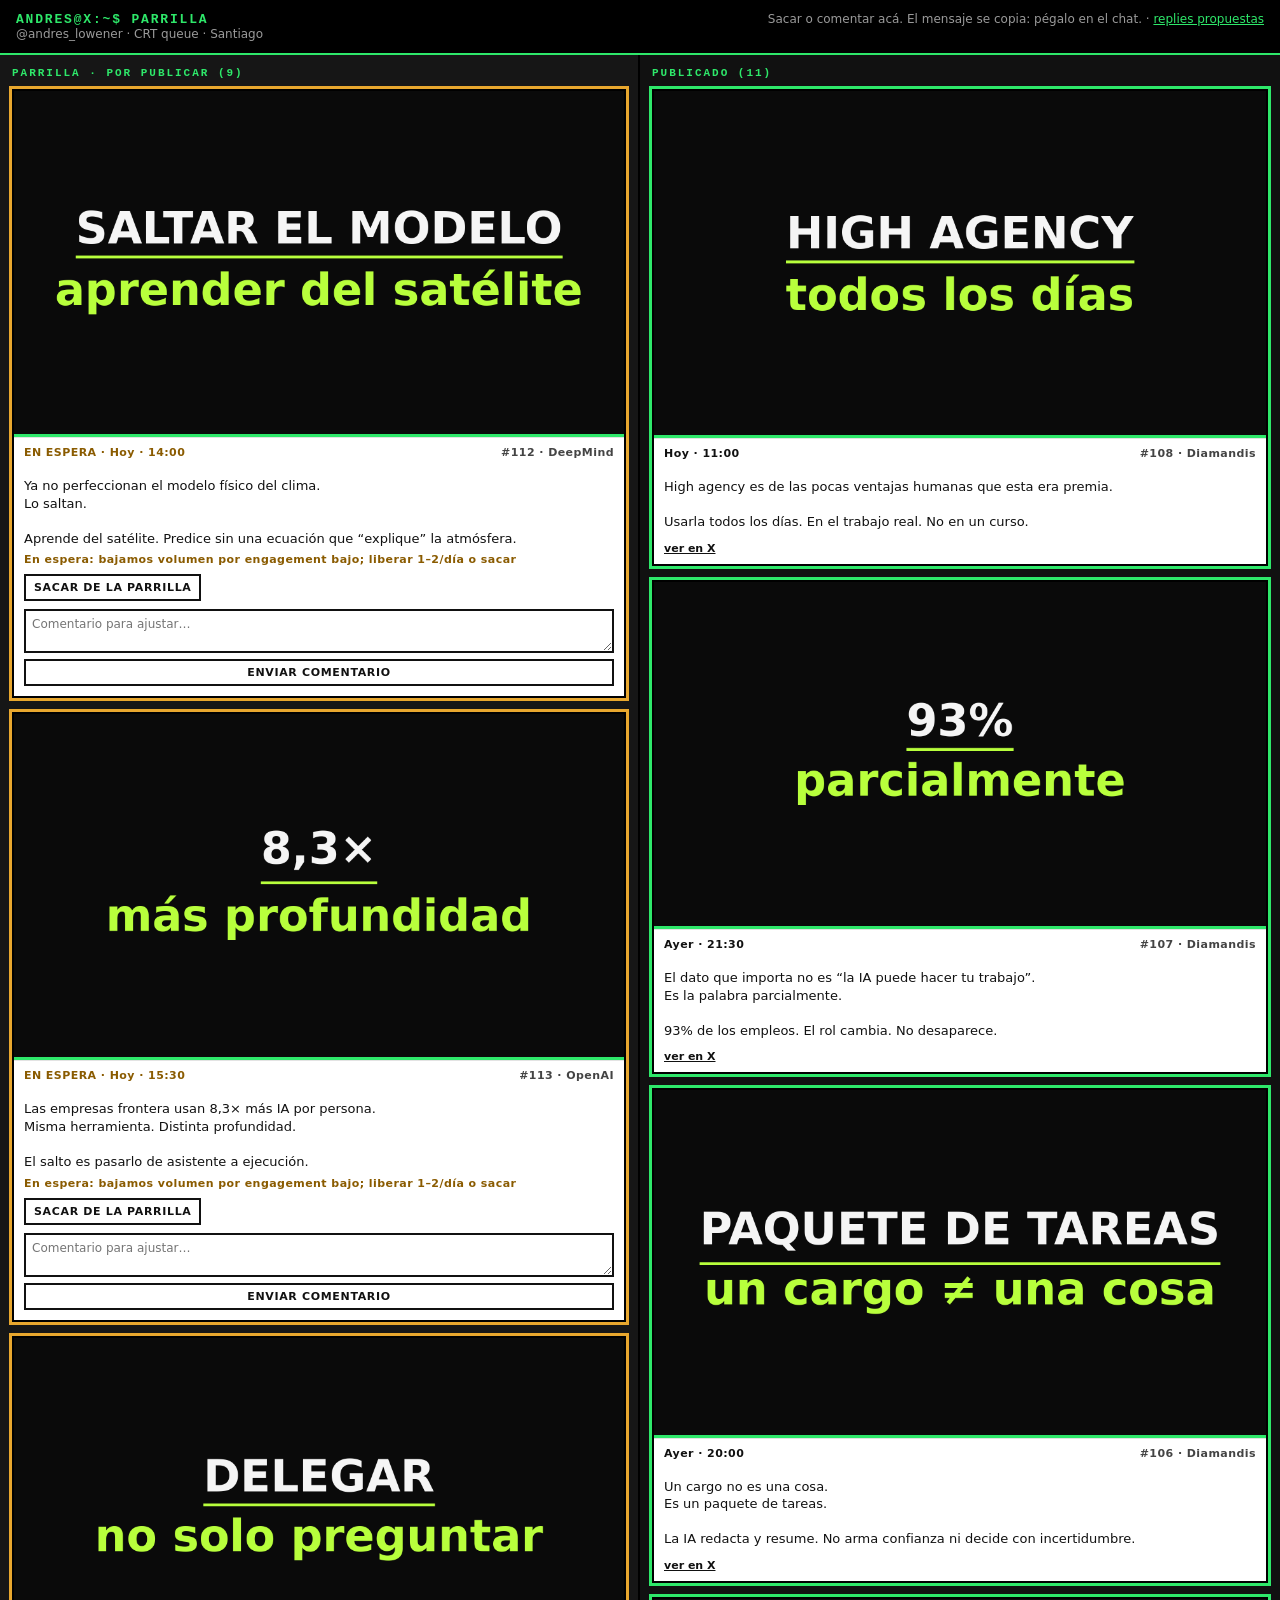
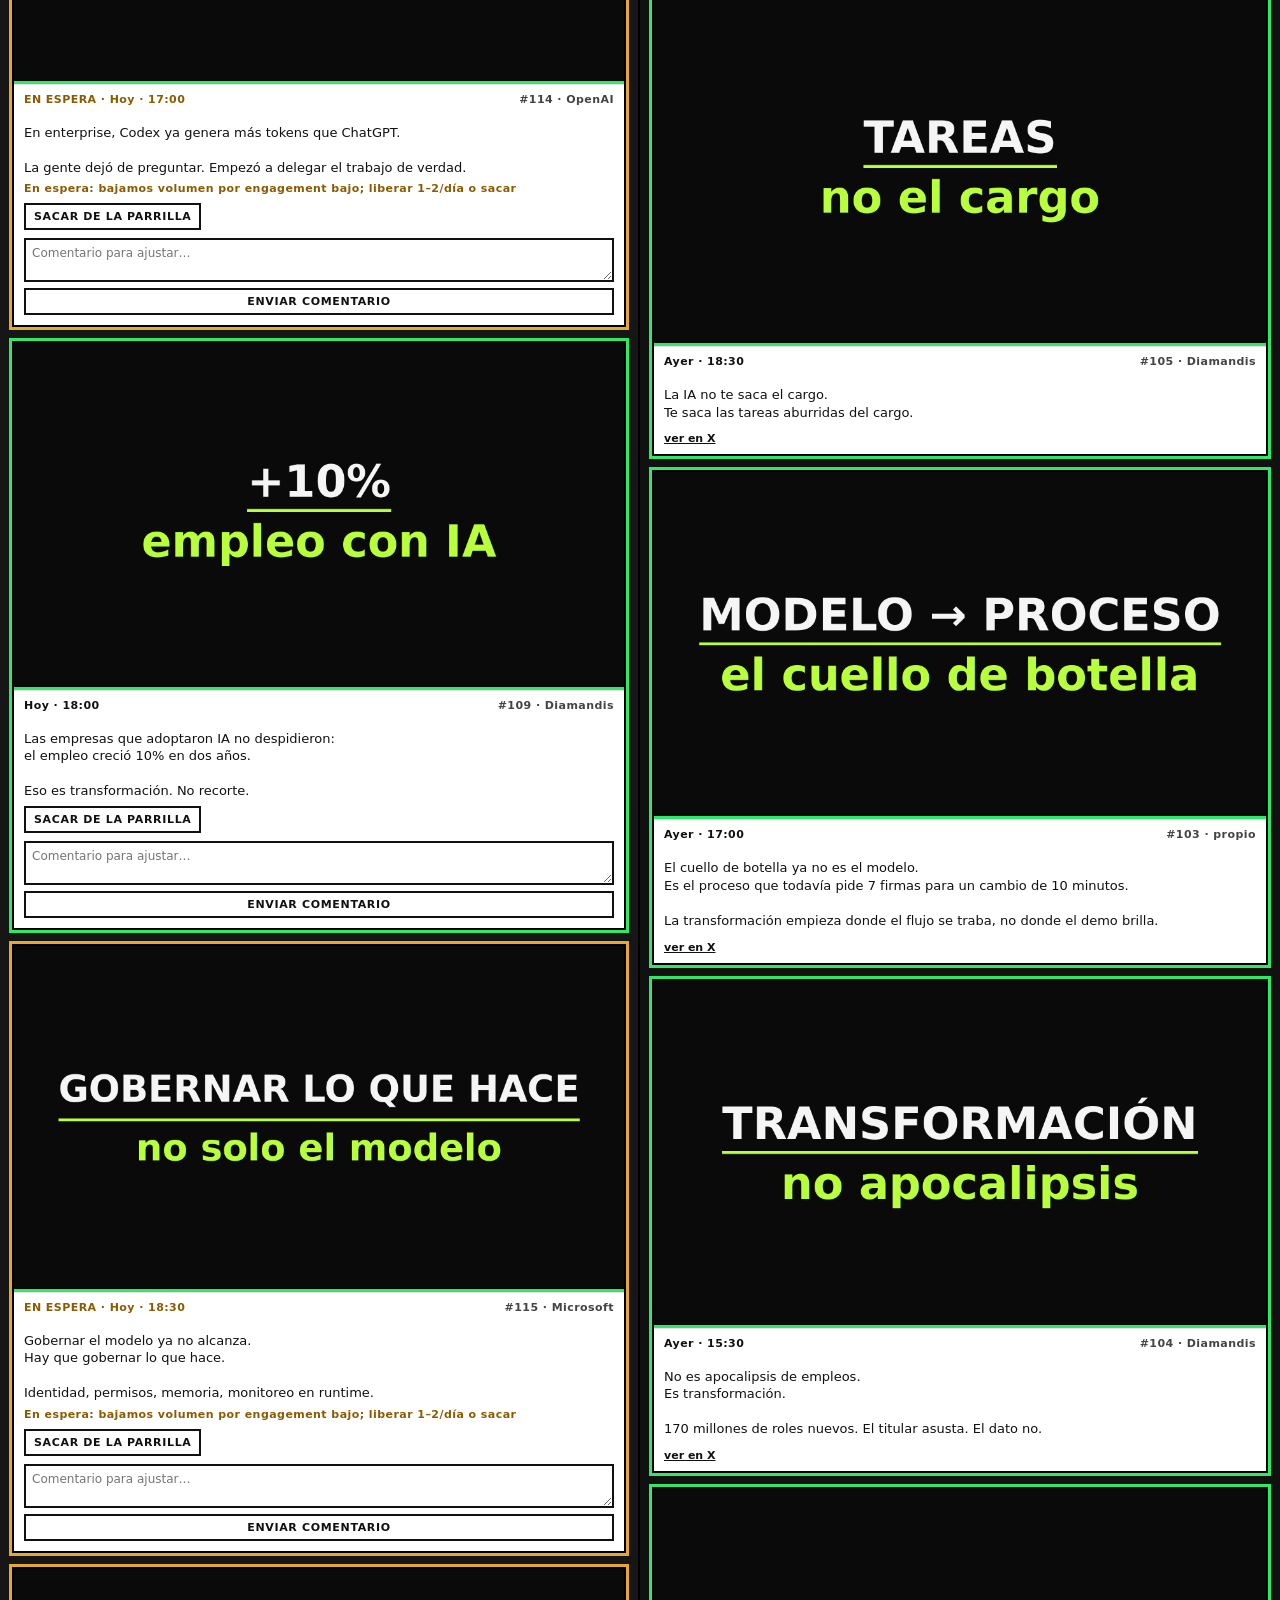
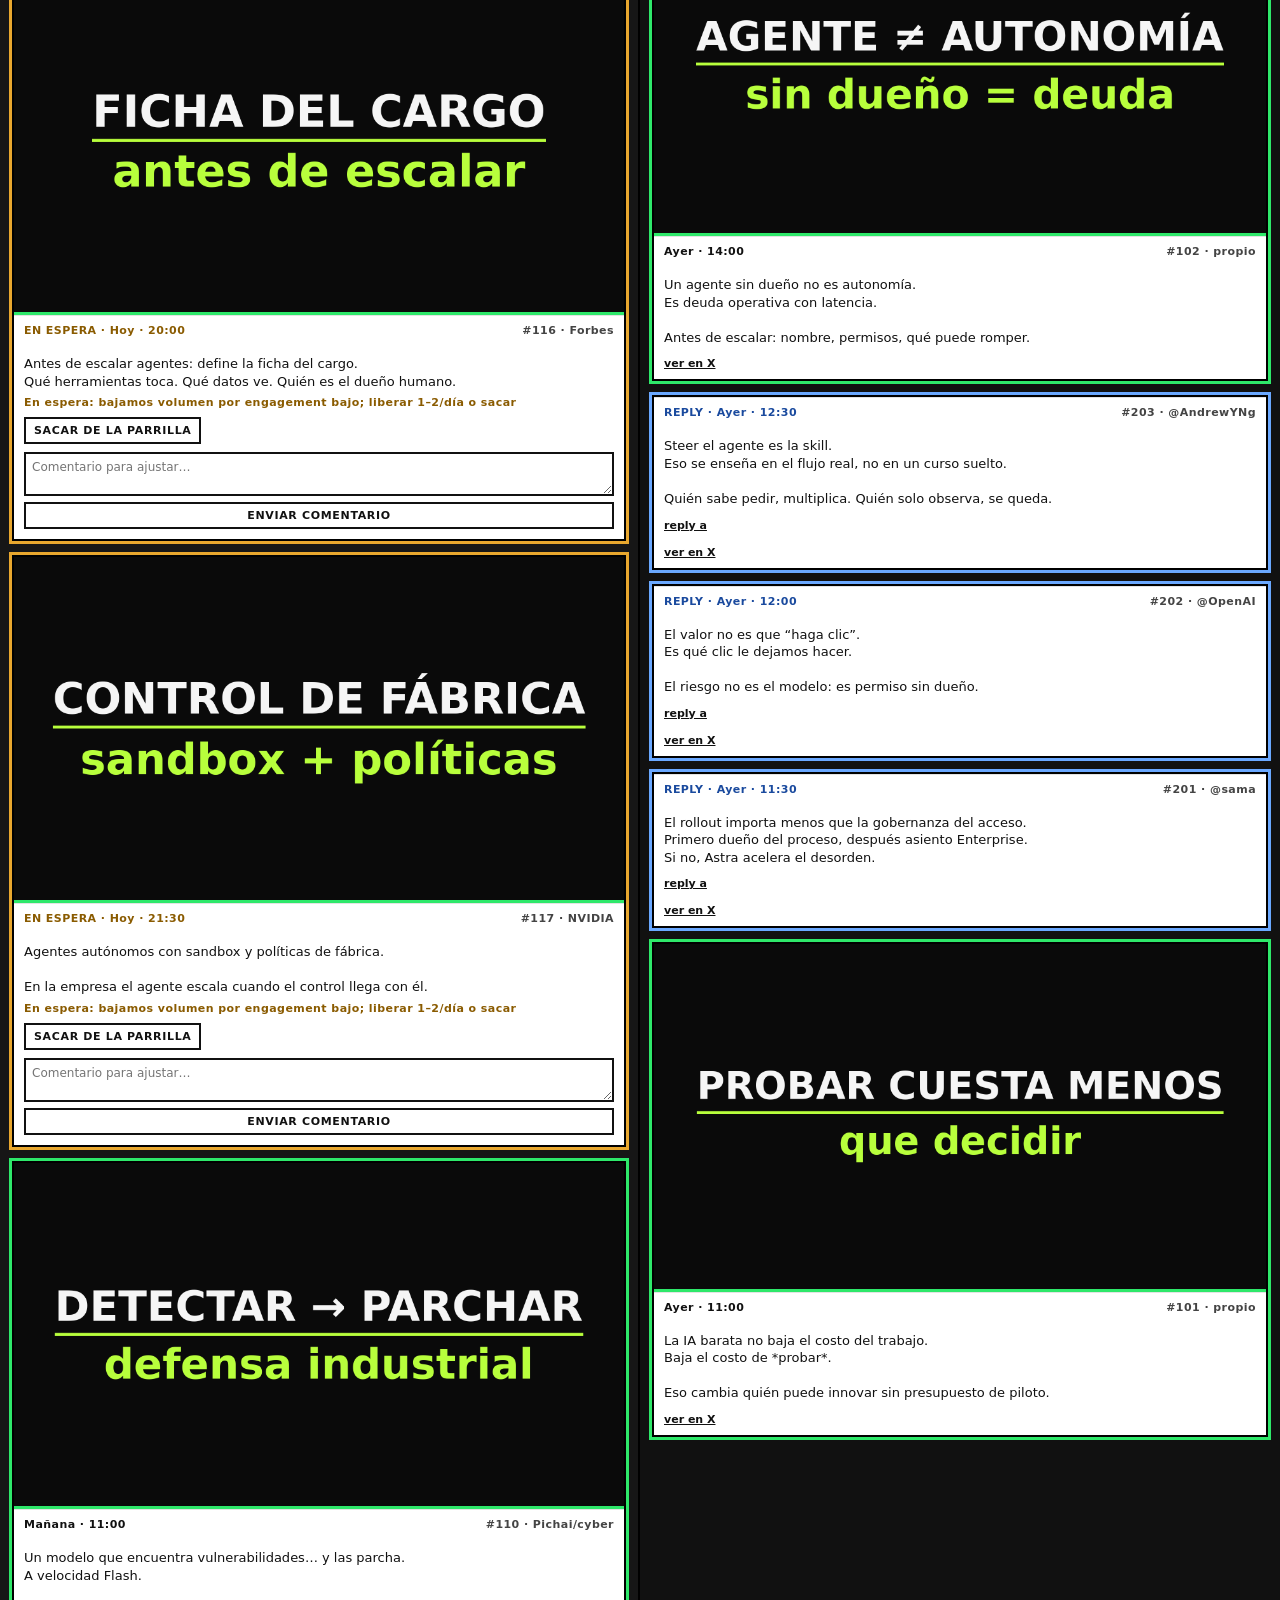
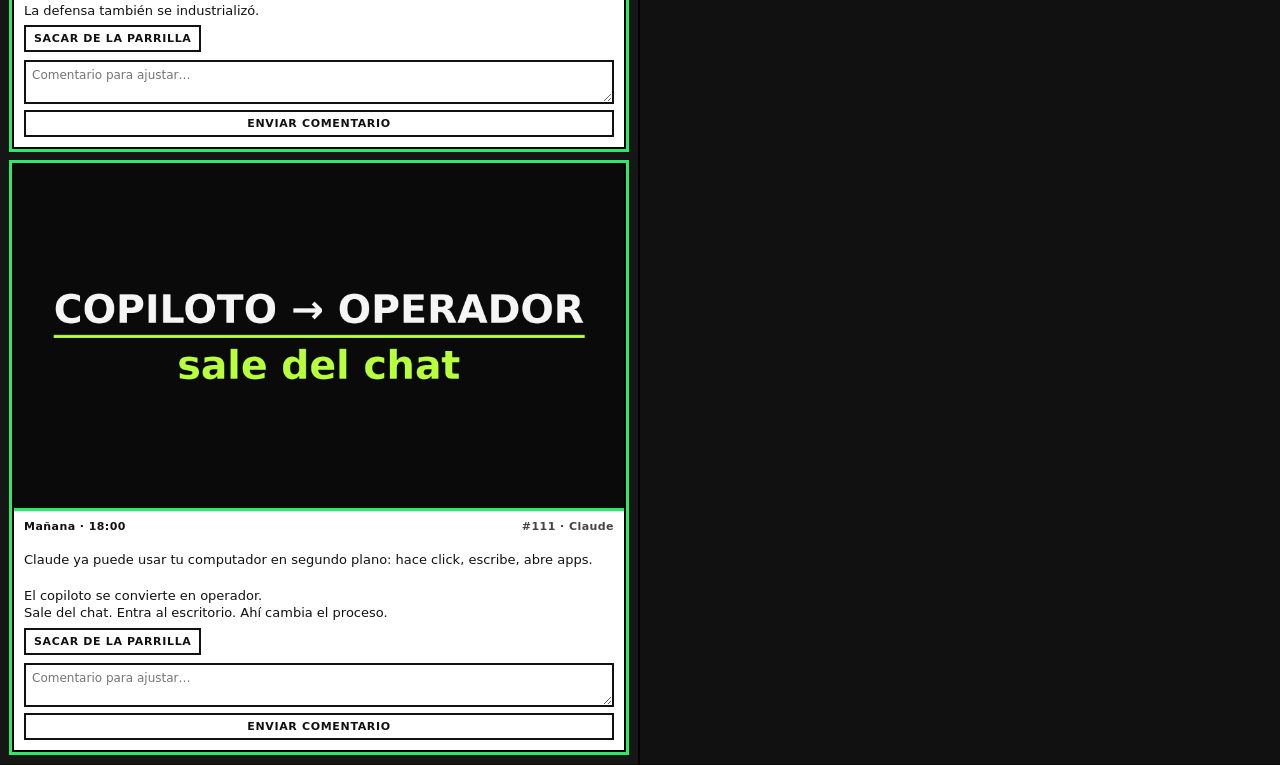
==== commit 4aacceec: "Link replies desde la parrilla" ====
--- a/index.html
+++ b/index.html
@@ -98,7 +98,7 @@
     <h1>andres@x:~$ parrilla</h1>
     <div class="sub">@andres_lowener · CRT queue · Santiago</div>
   </div>
-  <div class="sub">Sacar o comentar acá. El mensaje se copia: pégalo en el chat.</div>
+  <div class="sub">Sacar o comentar acá. El mensaje se copia: pégalo en el chat. · <a href="replies.html" style="color:#2ee86a">replies propuestas</a></div>
 </header>
 <main>
   <section class="parrilla">
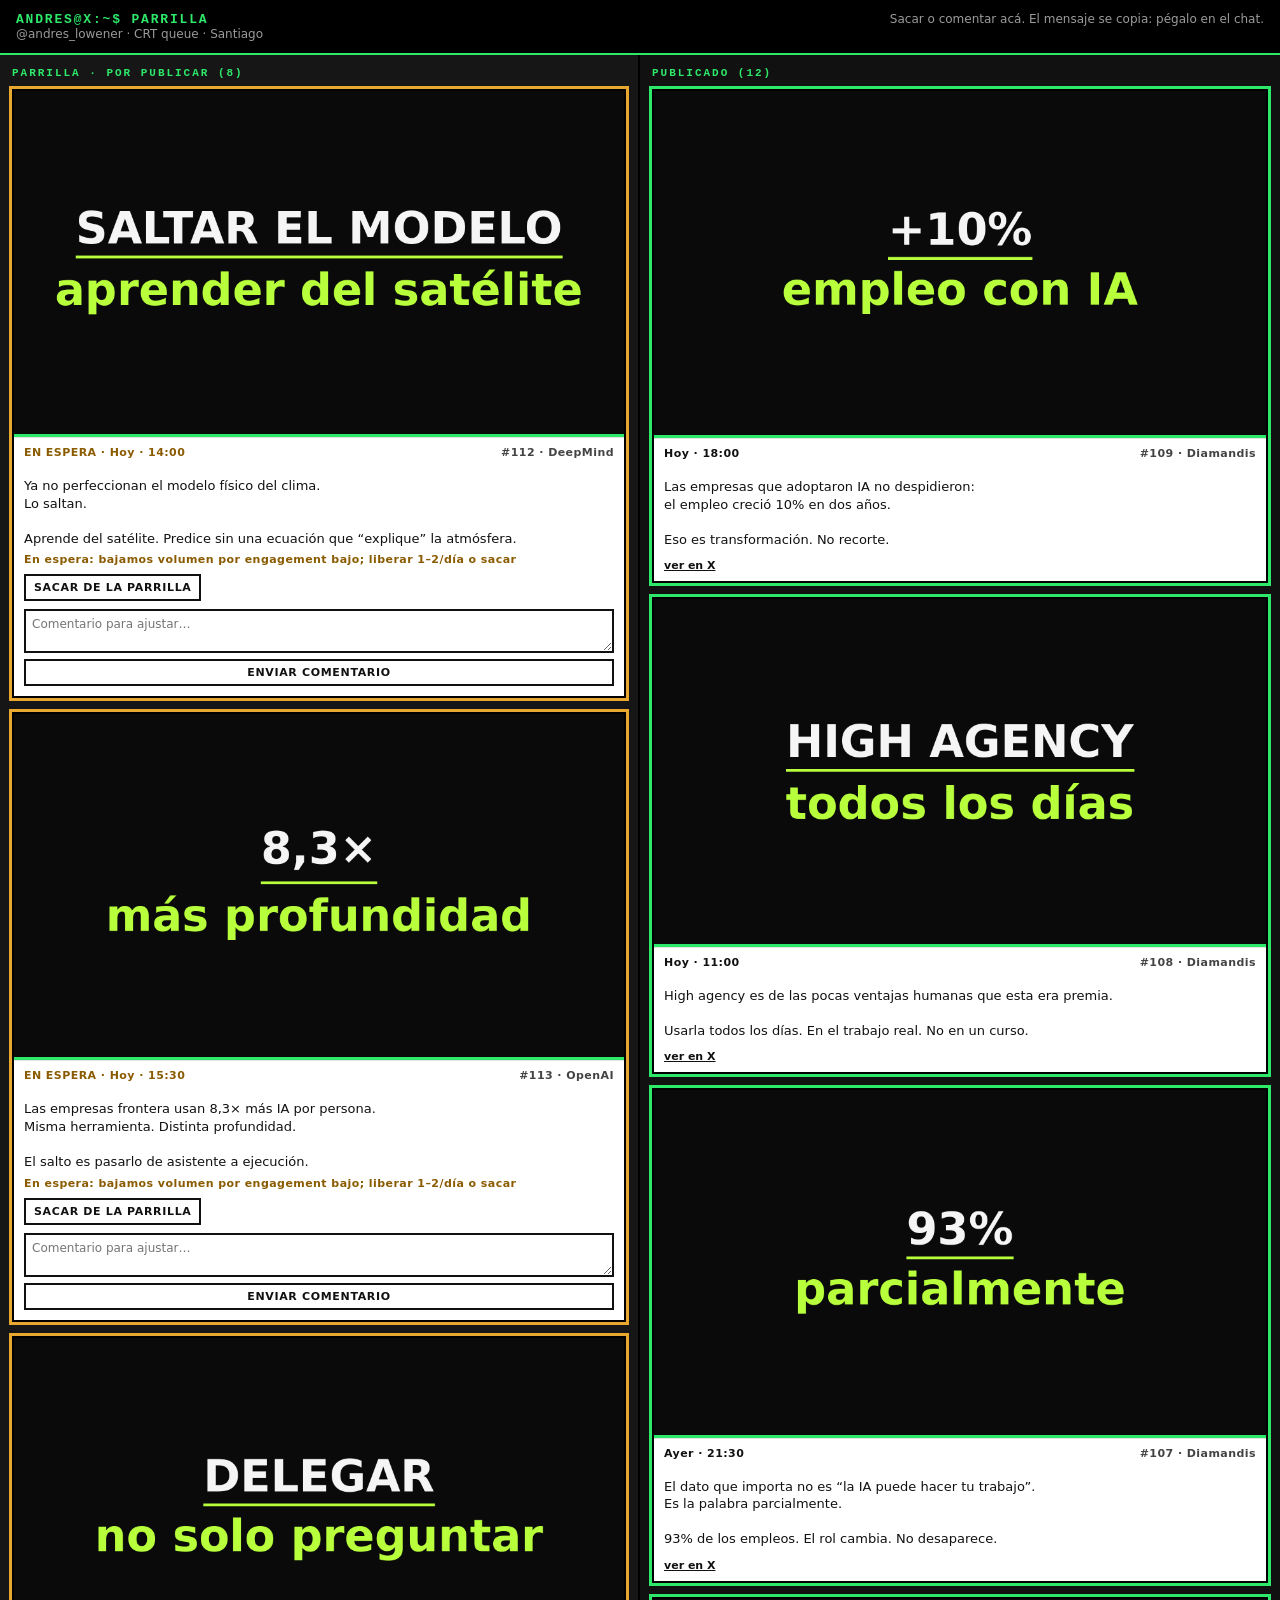
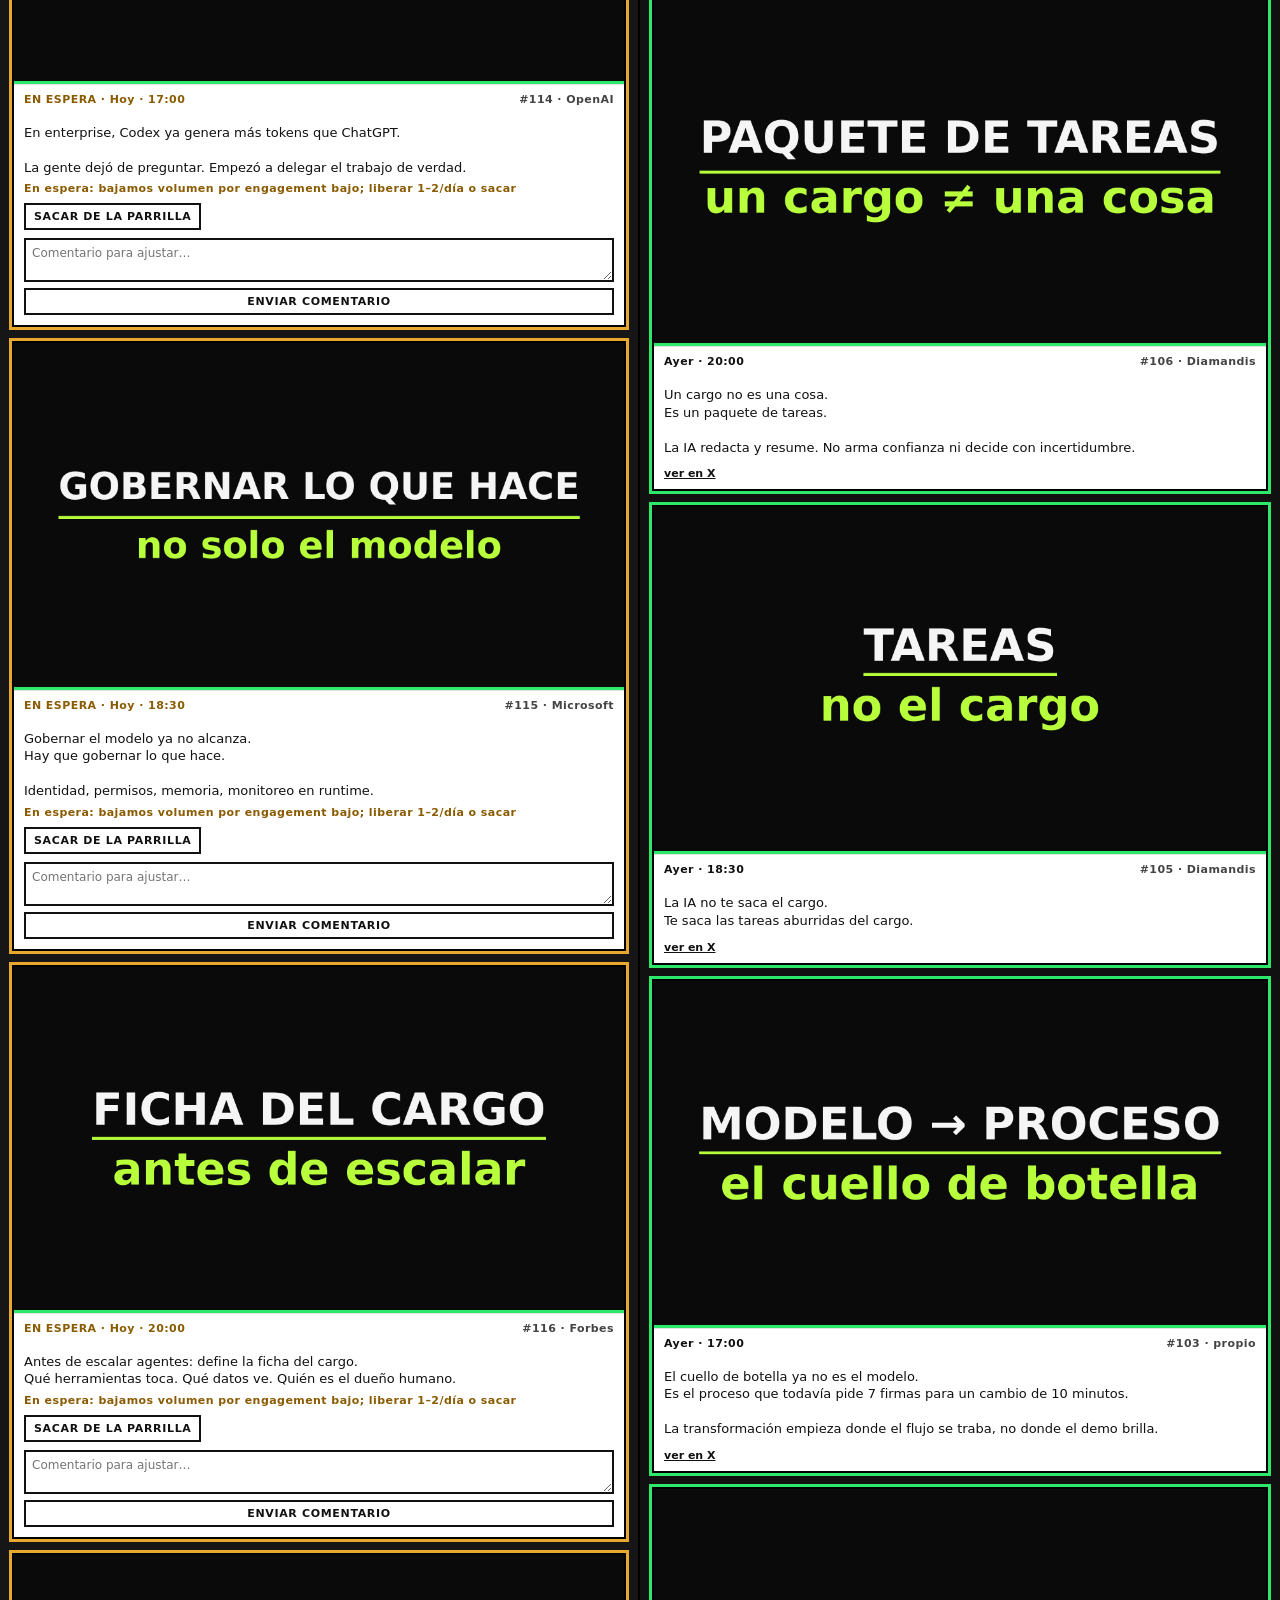
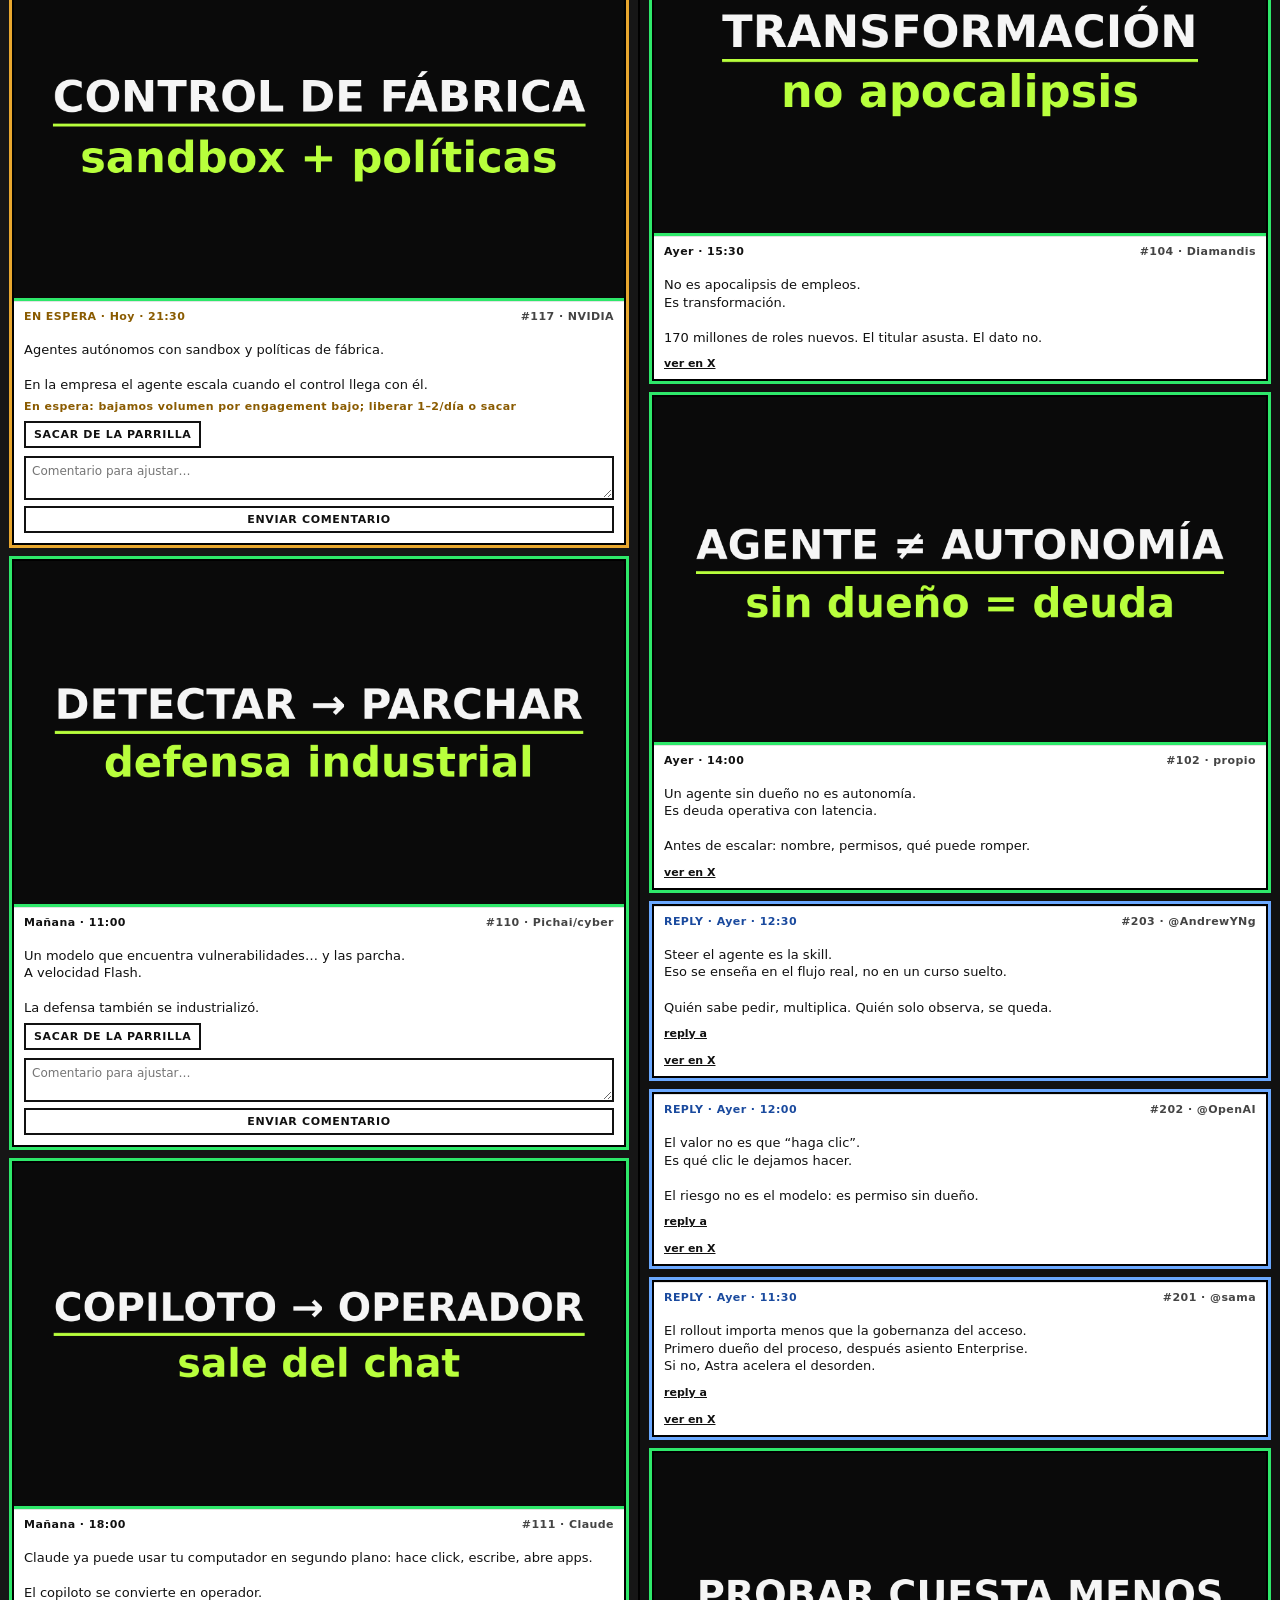
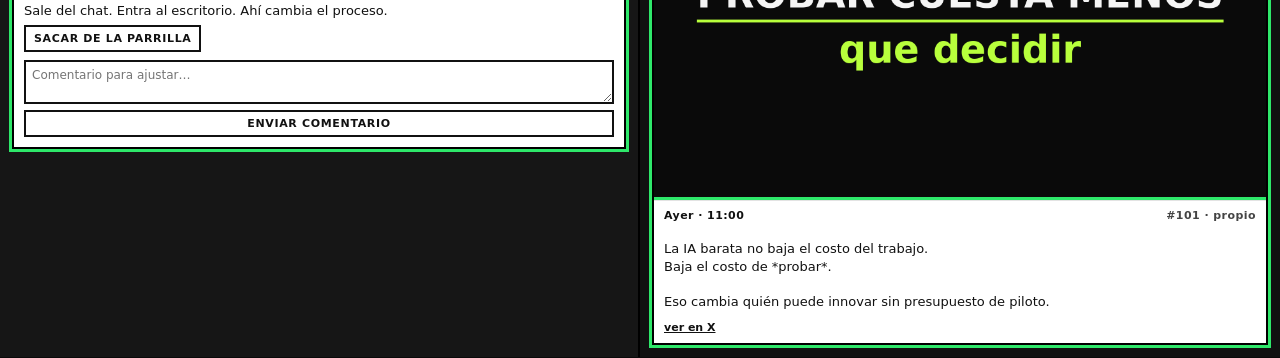
==== commit de1c6f7f: "Post #109 publicado (empleo +10% con IA)" ====
--- a/index.html
+++ b/index.html
@@ -98,11 +98,11 @@
     <h1>andres@x:~$ parrilla</h1>
     <div class="sub">@andres_lowener · CRT queue · Santiago</div>
   </div>
-  <div class="sub">Sacar o comentar acá. El mensaje se copia: pégalo en el chat. · <a href="replies.html" style="color:#2ee86a">replies propuestas</a></div>
+  <div class="sub">Sacar o comentar acá. El mensaje se copia: pégalo en el chat.</div>
 </header>
 <main>
   <section class="parrilla">
-    <h2>Parrilla · por publicar (9)</h2>
+    <h2>Parrilla · por publicar (8)</h2>
     <div class="grid" id="pending">
     <article class="card hold" data-n="112" data-status="hold" data-kind="post" id="p112">
       <header>
@@ -155,24 +155,6 @@
         <button type="button" class="btn ghost" data-act="sacar" data-n="114">Sacar de la parrilla</button>
       </div>
       <form class="comment" data-n="114">
-        <textarea name="c" rows="2" placeholder="Comentario para ajustar…"></textarea>
-        <button type="submit" class="btn">Enviar comentario</button>
-      </form>
-      <p class="hint" hidden></p>
-    </article>
-
-    <article class="card" data-n="109" data-status="pending" data-kind="post" id="p109">
-      <header>
-        <span class="slot">Hoy · 18:00</span>
-        <span class="meta">#109 · Diamandis</span>
-      </header>
-      <img src="img/109.png" alt="post 109">
-      <p class="copy">Las empresas que adoptaron IA no despidieron:<br>el empleo creció 10% en dos años.<br><br>Eso es transformación. No recorte.</p>
-      
-      <div class="actions">
-        <button type="button" class="btn ghost" data-act="sacar" data-n="109">Sacar de la parrilla</button>
-      </div>
-      <form class="comment" data-n="109">
         <textarea name="c" rows="2" placeholder="Comentario para ajustar…"></textarea>
         <button type="submit" class="btn">Enviar comentario</button>
       </form>
@@ -274,8 +256,20 @@
     </div>
   </section>
   <section>
-    <h2>Publicado (11)</h2>
+    <h2>Publicado (12)</h2>
     <div class="grid" id="posted">
+    <article class="card" data-n="109" data-status="posted" data-kind="post" id="p109">
+      <header>
+        <span class="slot">Hoy · 18:00</span>
+        <span class="meta">#109 · Diamandis</span>
+      </header>
+      <img src="img/109.png" alt="post 109">
+      <p class="copy">Las empresas que adoptaron IA no despidieron:<br>el empleo creció 10% en dos años.<br><br>Eso es transformación. No recorte.</p>
+<p class="cite"><a href="https://x.com/andres_lowener/status/2096706597363793933" target="_blank" rel="noopener">ver en X</a></p>
+      
+      <p class="hint" hidden></p>
+    </article>
+
     <article class="card" data-n="108" data-status="posted" data-kind="post" id="p108">
       <header>
         <span class="slot">Hoy · 11:00</span>
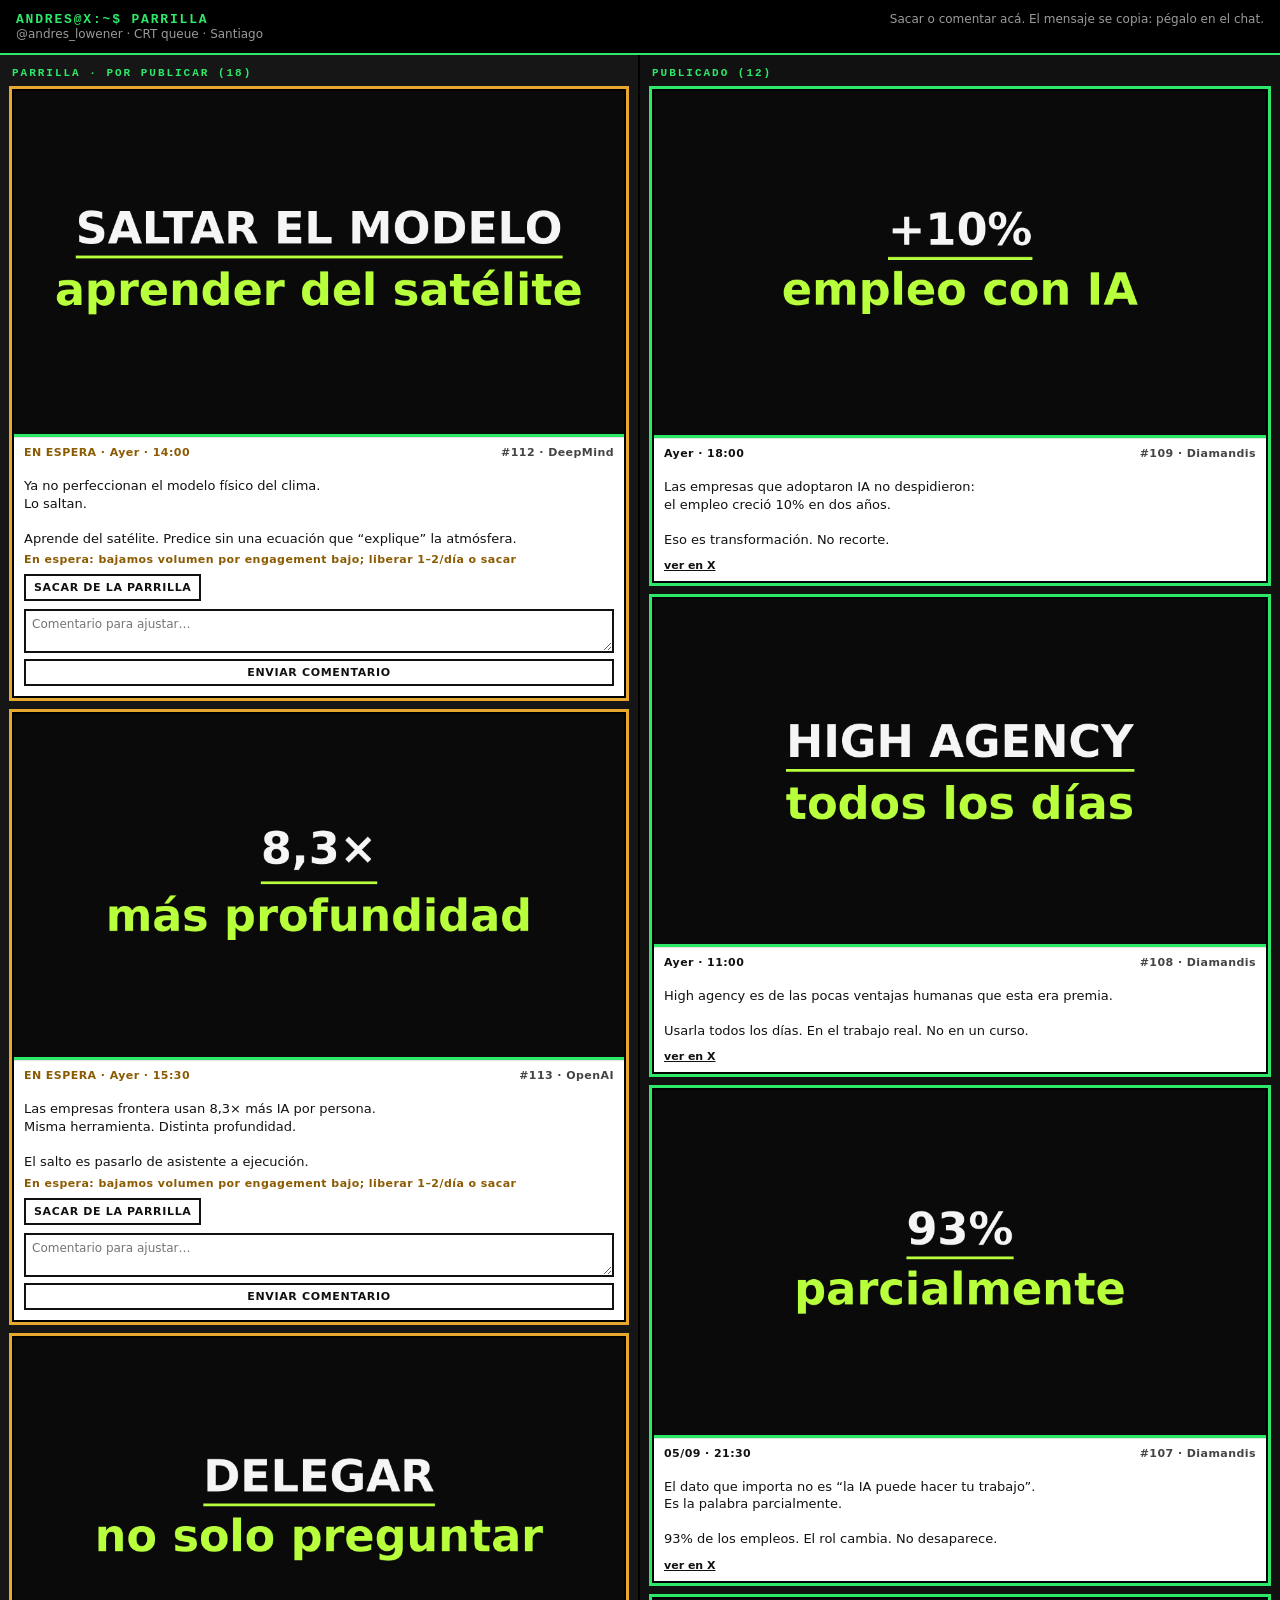
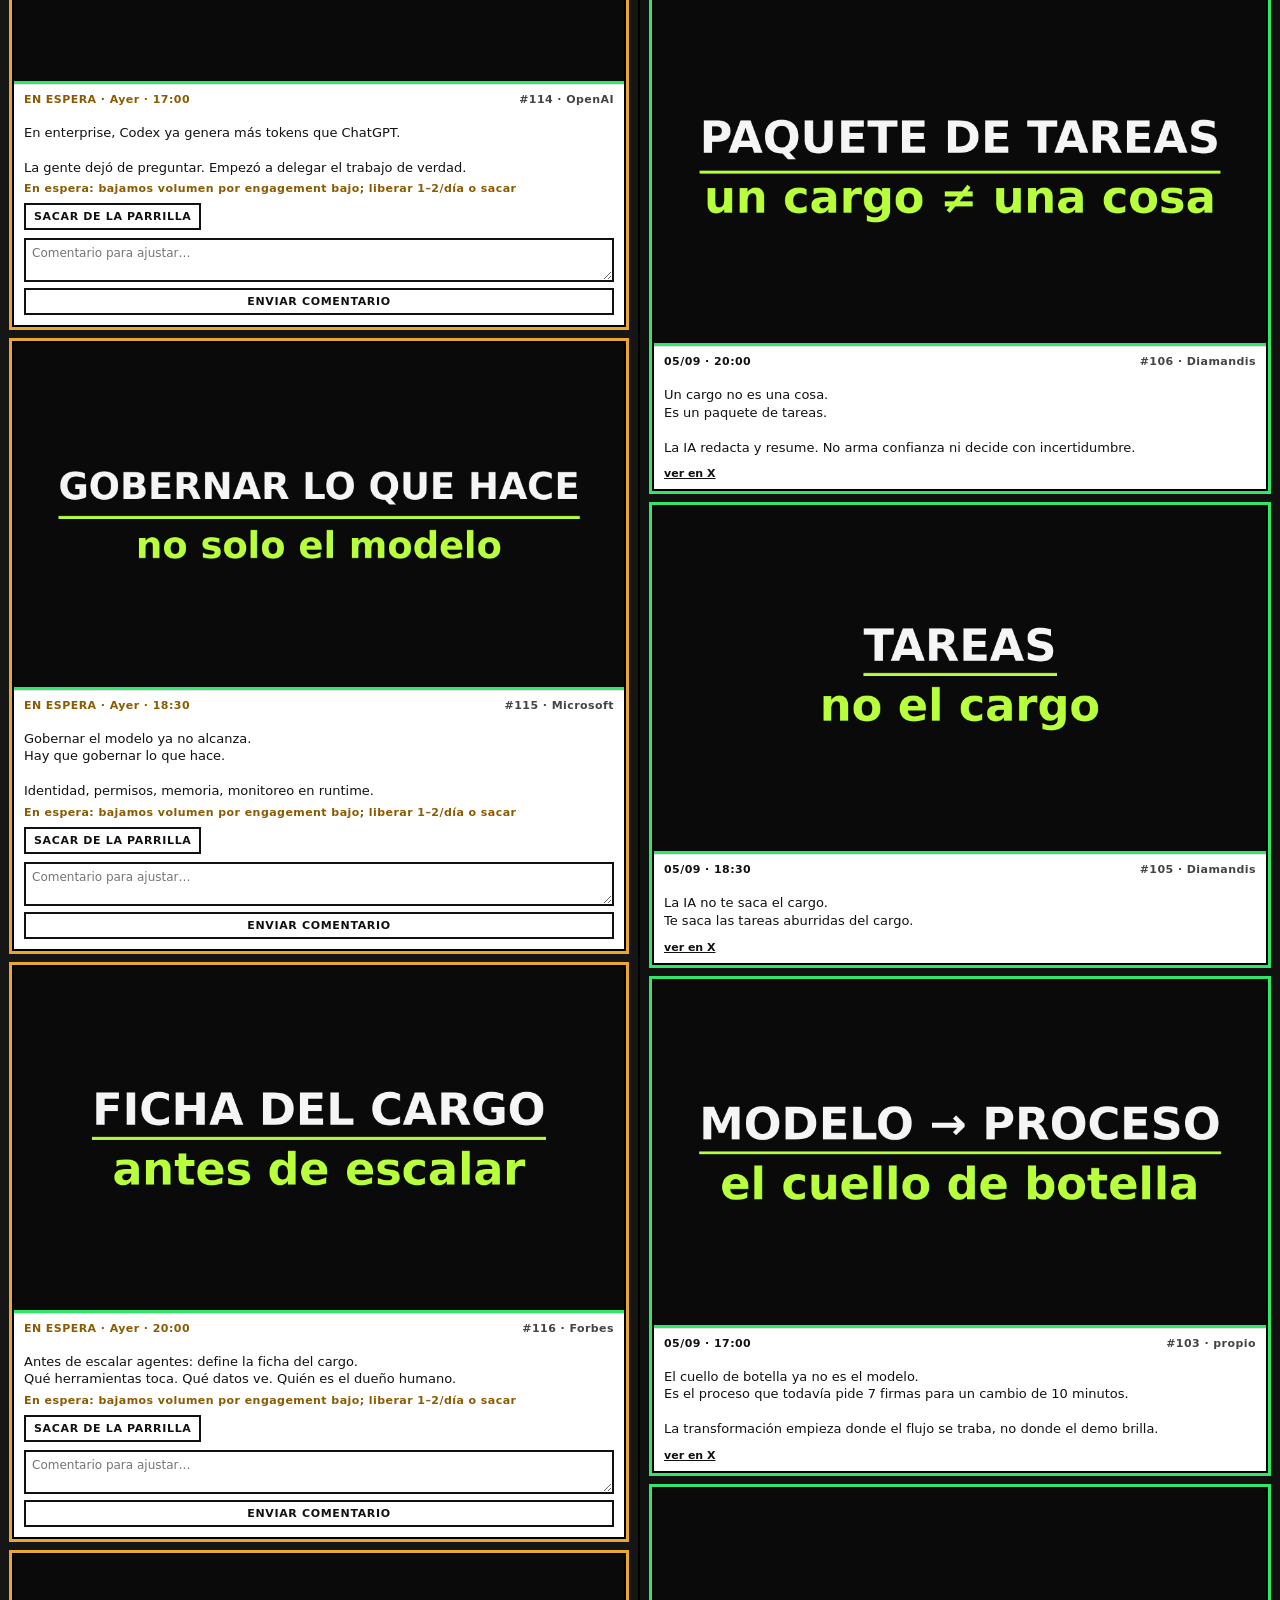
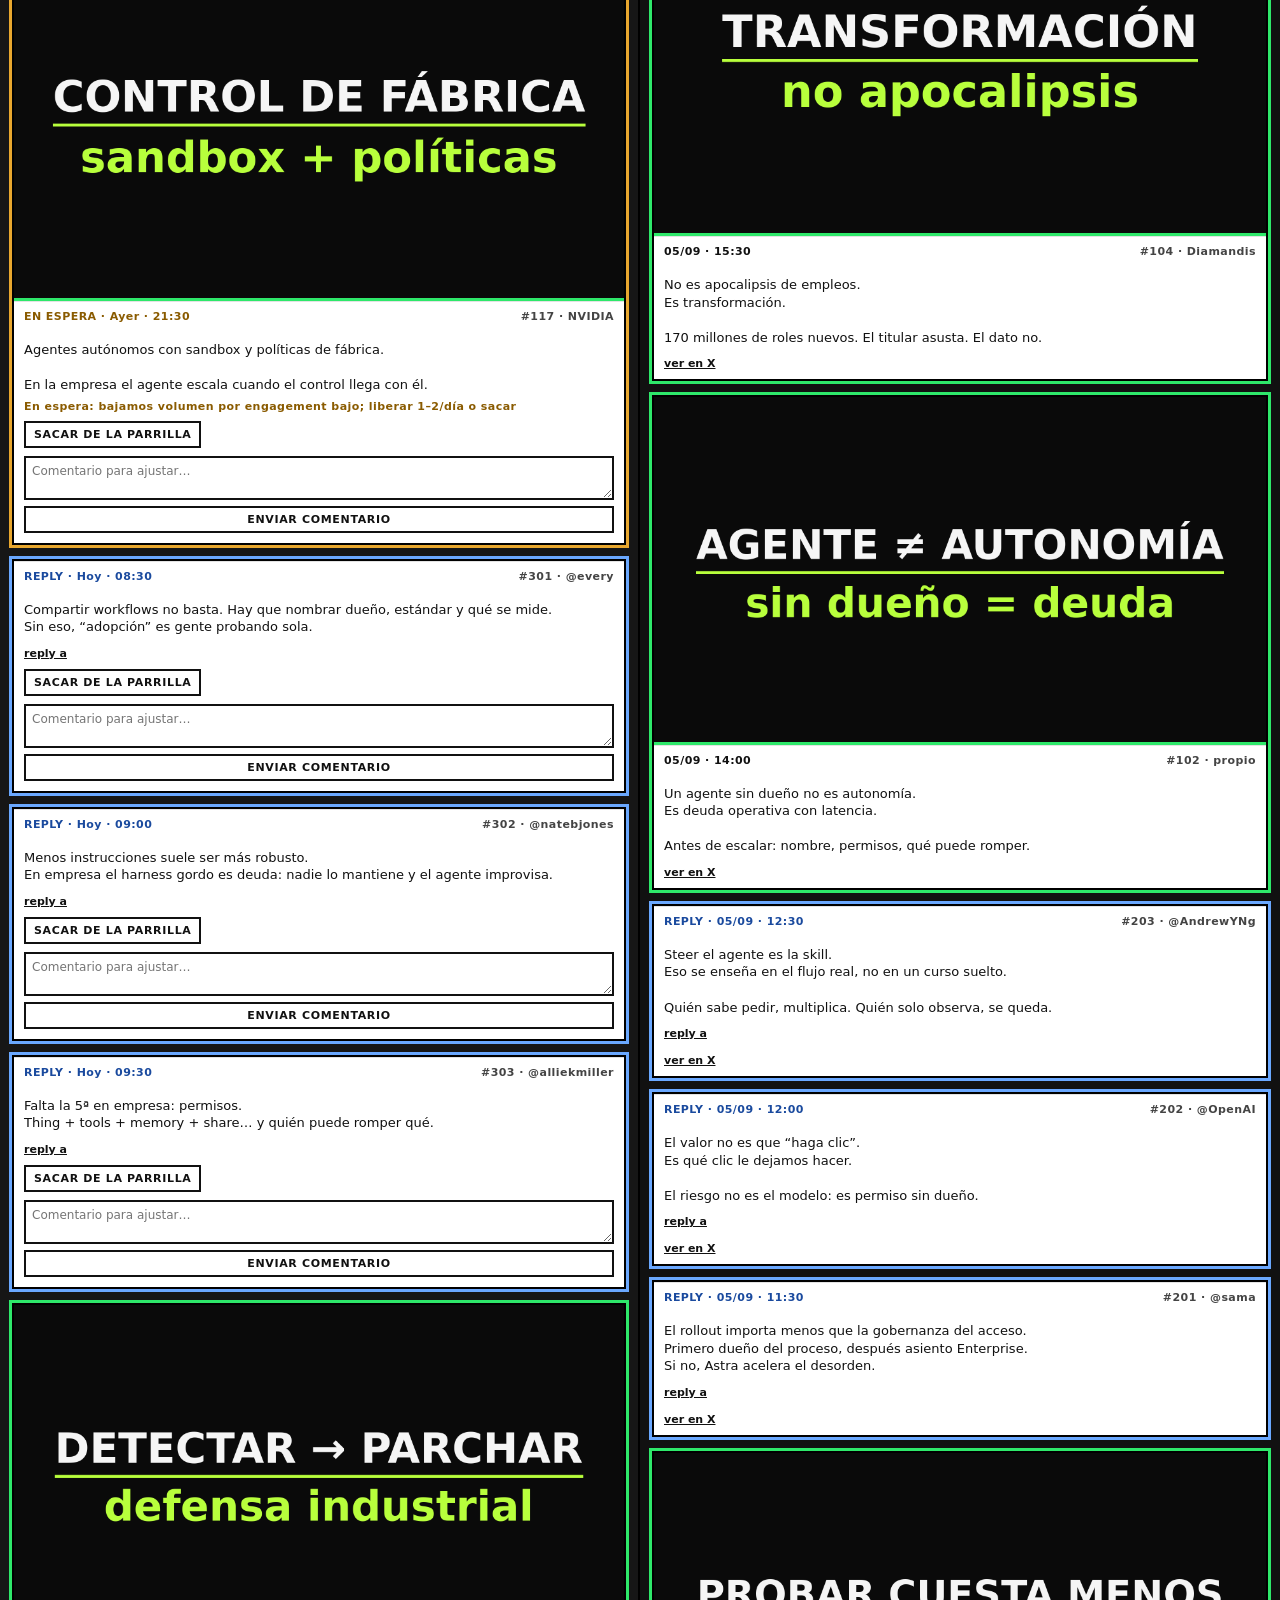
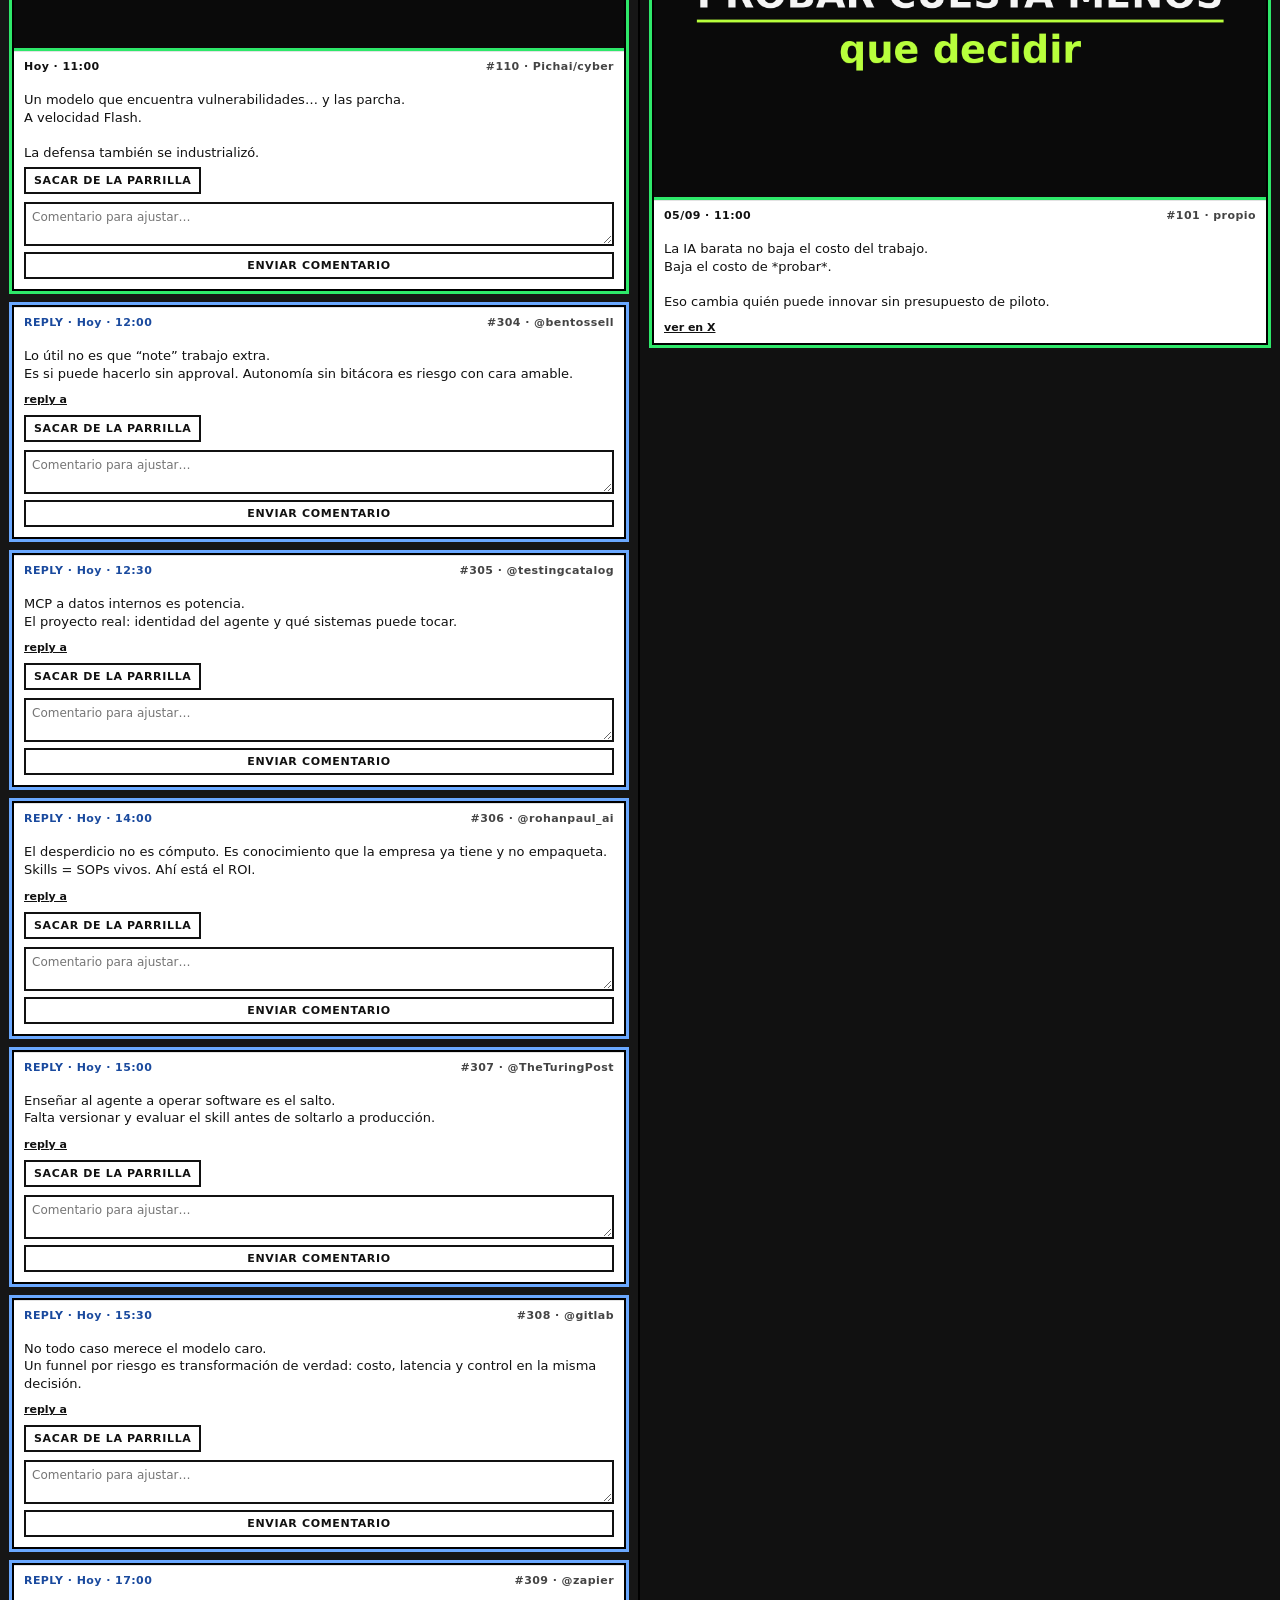
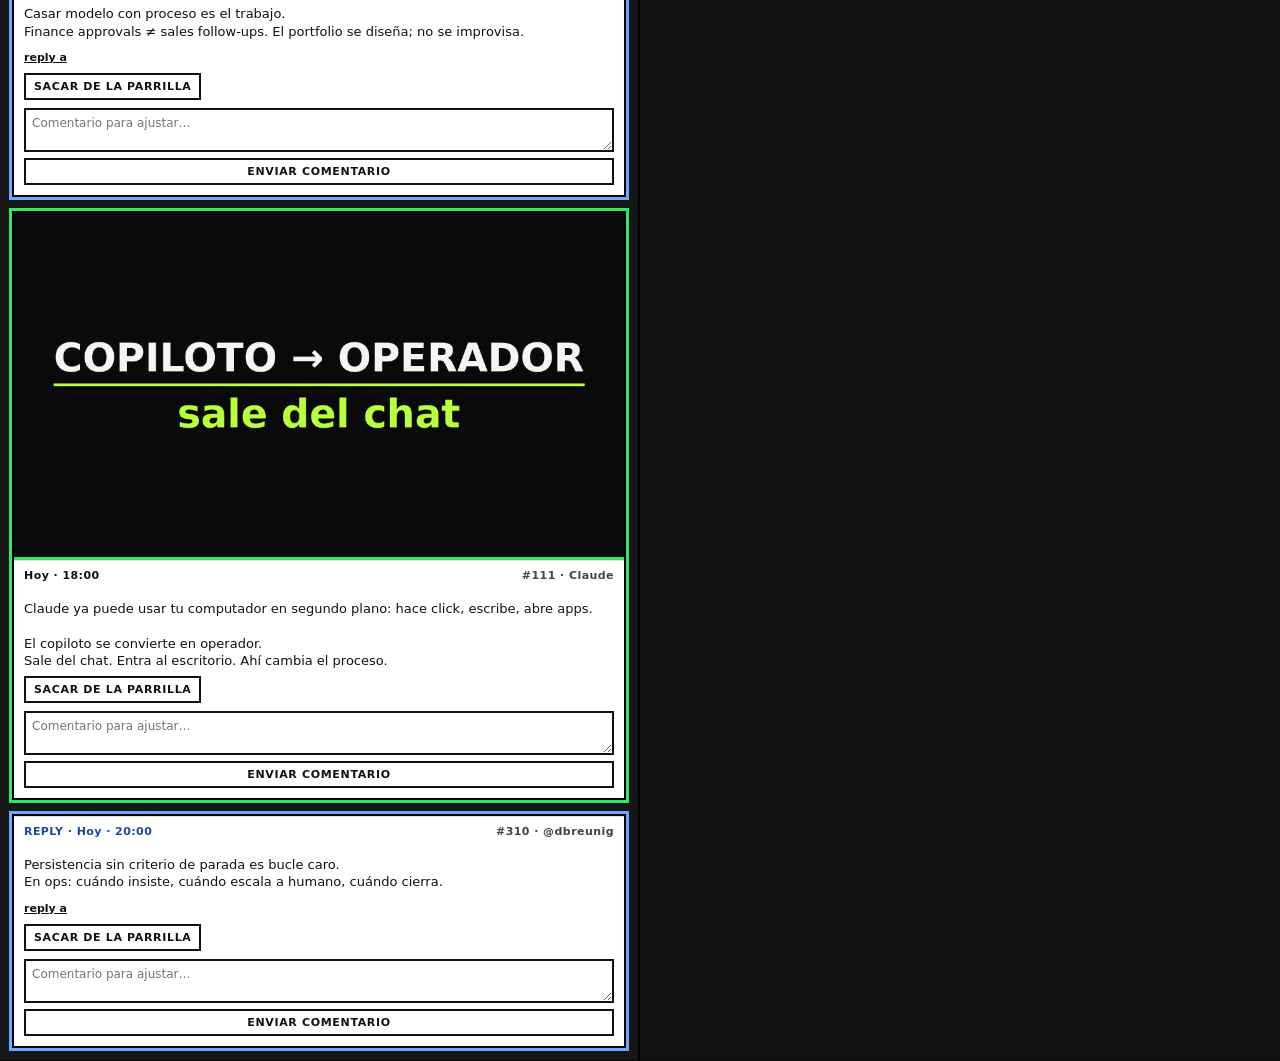
==== commit d2d8bb94: "Pestana Replies + agenda R1-R10 en cola" ====
--- a/index.html
+++ b/index.html
@@ -90,6 +90,19 @@
 
   .card.reply { box-shadow: 0 0 0 3px #6aa8ff; }
   .card.reply .slot { color: #1a4a9e; }
+
+  nav.tabs {
+    display: flex; gap: 0; border-bottom: 2px solid #2ee86a;
+    background: #000; padding: 0 12px;
+  }
+  nav.tabs a.tab {
+    color: #9a9a9a; text-decoration: none;
+    font-family: ui-monospace, Menlo, monospace;
+    font-size: 12px; letter-spacing: .12em; text-transform: uppercase;
+    padding: 12px 16px; border-bottom: 3px solid transparent; margin-bottom: -2px;
+  }
+  nav.tabs a.tab:hover { color: #2ee86a; }
+  nav.tabs a.tab.active { color: #2ee86a; border-bottom-color: #2ee86a; font-weight: 700; }
 </style>
 </head>
 <body>
@@ -102,11 +115,11 @@
 </header>
 <main>
   <section class="parrilla">
-    <h2>Parrilla · por publicar (8)</h2>
+    <h2>Parrilla · por publicar (18)</h2>
     <div class="grid" id="pending">
     <article class="card hold" data-n="112" data-status="hold" data-kind="post" id="p112">
       <header>
-        <span class="slot">EN ESPERA · Hoy · 14:00</span>
+        <span class="slot">EN ESPERA · Ayer · 14:00</span>
         <span class="meta">#112 · DeepMind</span>
       </header>
       <img src="img/112.png" alt="post 112">
@@ -125,7 +138,7 @@
 
     <article class="card hold" data-n="113" data-status="hold" data-kind="post" id="p113">
       <header>
-        <span class="slot">EN ESPERA · Hoy · 15:30</span>
+        <span class="slot">EN ESPERA · Ayer · 15:30</span>
         <span class="meta">#113 · OpenAI</span>
       </header>
       <img src="img/113.png" alt="post 113">
@@ -144,7 +157,7 @@
 
     <article class="card hold" data-n="114" data-status="hold" data-kind="post" id="p114">
       <header>
-        <span class="slot">EN ESPERA · Hoy · 17:00</span>
+        <span class="slot">EN ESPERA · Ayer · 17:00</span>
         <span class="meta">#114 · OpenAI</span>
       </header>
       <img src="img/114.png" alt="post 114">
@@ -163,7 +176,7 @@
 
     <article class="card hold" data-n="115" data-status="hold" data-kind="post" id="p115">
       <header>
-        <span class="slot">EN ESPERA · Hoy · 18:30</span>
+        <span class="slot">EN ESPERA · Ayer · 18:30</span>
         <span class="meta">#115 · Microsoft</span>
       </header>
       <img src="img/115.png" alt="post 115">
@@ -182,7 +195,7 @@
 
     <article class="card hold" data-n="116" data-status="hold" data-kind="post" id="p116">
       <header>
-        <span class="slot">EN ESPERA · Hoy · 20:00</span>
+        <span class="slot">EN ESPERA · Ayer · 20:00</span>
         <span class="meta">#116 · Forbes</span>
       </header>
       <img src="img/116.png" alt="post 116">
@@ -201,7 +214,7 @@
 
     <article class="card hold" data-n="117" data-status="hold" data-kind="post" id="p117">
       <header>
-        <span class="slot">EN ESPERA · Hoy · 21:30</span>
+        <span class="slot">EN ESPERA · Ayer · 21:30</span>
         <span class="meta">#117 · NVIDIA</span>
       </header>
       <img src="img/117.png" alt="post 117">
@@ -218,9 +231,63 @@
       <p class="hint" hidden></p>
     </article>
 
+    <article class="card reply" data-n="301" data-status="pending" data-kind="reply" id="p301">
+      <header>
+        <span class="slot">REPLY · Hoy · 08:30</span>
+        <span class="meta">#301 · @every</span>
+      </header>
+      <p class="copy">Compartir workflows no basta. Hay que nombrar dueño, estándar y qué se mide.<br>Sin eso, “adopción” es gente probando sola.</p>
+      <p class="cite"><a href="https://x.com/every/status/2095860468904763588" target="_blank" rel="noopener">reply a</a></p>
+      
+      <div class="actions">
+        <button type="button" class="btn ghost" data-act="sacar" data-n="301">Sacar de la parrilla</button>
+      </div>
+      <form class="comment" data-n="301">
+        <textarea name="c" rows="2" placeholder="Comentario para ajustar…"></textarea>
+        <button type="submit" class="btn">Enviar comentario</button>
+      </form>
+      <p class="hint" hidden></p>
+    </article>
+
+    <article class="card reply" data-n="302" data-status="pending" data-kind="reply" id="p302">
+      <header>
+        <span class="slot">REPLY · Hoy · 09:00</span>
+        <span class="meta">#302 · @natebjones</span>
+      </header>
+      <p class="copy">Menos instrucciones suele ser más robusto.<br>En empresa el harness gordo es deuda: nadie lo mantiene y el agente improvisa.</p>
+      <p class="cite"><a href="https://x.com/natebjones/status/2096387700303753570" target="_blank" rel="noopener">reply a</a></p>
+      
+      <div class="actions">
+        <button type="button" class="btn ghost" data-act="sacar" data-n="302">Sacar de la parrilla</button>
+      </div>
+      <form class="comment" data-n="302">
+        <textarea name="c" rows="2" placeholder="Comentario para ajustar…"></textarea>
+        <button type="submit" class="btn">Enviar comentario</button>
+      </form>
+      <p class="hint" hidden></p>
+    </article>
+
+    <article class="card reply" data-n="303" data-status="pending" data-kind="reply" id="p303">
+      <header>
+        <span class="slot">REPLY · Hoy · 09:30</span>
+        <span class="meta">#303 · @alliekmiller</span>
+      </header>
+      <p class="copy">Falta la 5ª en empresa: permisos.<br>Thing + tools + memory + share… y quién puede romper qué.</p>
+      <p class="cite"><a href="https://x.com/alliekmiller/status/2095948761604427925" target="_blank" rel="noopener">reply a</a></p>
+      
+      <div class="actions">
+        <button type="button" class="btn ghost" data-act="sacar" data-n="303">Sacar de la parrilla</button>
+      </div>
+      <form class="comment" data-n="303">
+        <textarea name="c" rows="2" placeholder="Comentario para ajustar…"></textarea>
+        <button type="submit" class="btn">Enviar comentario</button>
+      </form>
+      <p class="hint" hidden></p>
+    </article>
+
     <article class="card" data-n="110" data-status="pending" data-kind="post" id="p110">
       <header>
-        <span class="slot">Mañana · 11:00</span>
+        <span class="slot">Hoy · 11:00</span>
         <span class="meta">#110 · Pichai/cyber</span>
       </header>
       <img src="img/110.png" alt="post 110">
@@ -236,9 +303,117 @@
       <p class="hint" hidden></p>
     </article>
 
+    <article class="card reply" data-n="304" data-status="pending" data-kind="reply" id="p304">
+      <header>
+        <span class="slot">REPLY · Hoy · 12:00</span>
+        <span class="meta">#304 · @bentossell</span>
+      </header>
+      <p class="copy">Lo útil no es que “note” trabajo extra.<br>Es si puede hacerlo sin approval. Autonomía sin bitácora es riesgo con cara amable.</p>
+      <p class="cite"><a href="https://x.com/bentossell/status/2096200500827873721" target="_blank" rel="noopener">reply a</a></p>
+      
+      <div class="actions">
+        <button type="button" class="btn ghost" data-act="sacar" data-n="304">Sacar de la parrilla</button>
+      </div>
+      <form class="comment" data-n="304">
+        <textarea name="c" rows="2" placeholder="Comentario para ajustar…"></textarea>
+        <button type="submit" class="btn">Enviar comentario</button>
+      </form>
+      <p class="hint" hidden></p>
+    </article>
+
+    <article class="card reply" data-n="305" data-status="pending" data-kind="reply" id="p305">
+      <header>
+        <span class="slot">REPLY · Hoy · 12:30</span>
+        <span class="meta">#305 · @testingcatalog</span>
+      </header>
+      <p class="copy">MCP a datos internos es potencia.<br>El proyecto real: identidad del agente y qué sistemas puede tocar.</p>
+      <p class="cite"><a href="https://x.com/testingcatalog/status/2096357644491456542" target="_blank" rel="noopener">reply a</a></p>
+      
+      <div class="actions">
+        <button type="button" class="btn ghost" data-act="sacar" data-n="305">Sacar de la parrilla</button>
+      </div>
+      <form class="comment" data-n="305">
+        <textarea name="c" rows="2" placeholder="Comentario para ajustar…"></textarea>
+        <button type="submit" class="btn">Enviar comentario</button>
+      </form>
+      <p class="hint" hidden></p>
+    </article>
+
+    <article class="card reply" data-n="306" data-status="pending" data-kind="reply" id="p306">
+      <header>
+        <span class="slot">REPLY · Hoy · 14:00</span>
+        <span class="meta">#306 · @rohanpaul_ai</span>
+      </header>
+      <p class="copy">El desperdicio no es cómputo. Es conocimiento que la empresa ya tiene y no empaqueta.<br>Skills = SOPs vivos. Ahí está el ROI.</p>
+      <p class="cite"><a href="https://x.com/rohanpaul_ai/status/2096406594460487716" target="_blank" rel="noopener">reply a</a></p>
+      
+      <div class="actions">
+        <button type="button" class="btn ghost" data-act="sacar" data-n="306">Sacar de la parrilla</button>
+      </div>
+      <form class="comment" data-n="306">
+        <textarea name="c" rows="2" placeholder="Comentario para ajustar…"></textarea>
+        <button type="submit" class="btn">Enviar comentario</button>
+      </form>
+      <p class="hint" hidden></p>
+    </article>
+
+    <article class="card reply" data-n="307" data-status="pending" data-kind="reply" id="p307">
+      <header>
+        <span class="slot">REPLY · Hoy · 15:00</span>
+        <span class="meta">#307 · @TheTuringPost</span>
+      </header>
+      <p class="copy">Enseñar al agente a operar software es el salto.<br>Falta versionar y evaluar el skill antes de soltarlo a producción.</p>
+      <p class="cite"><a href="https://x.com/TheTuringPost/status/2096240393117692157" target="_blank" rel="noopener">reply a</a></p>
+      
+      <div class="actions">
+        <button type="button" class="btn ghost" data-act="sacar" data-n="307">Sacar de la parrilla</button>
+      </div>
+      <form class="comment" data-n="307">
+        <textarea name="c" rows="2" placeholder="Comentario para ajustar…"></textarea>
+        <button type="submit" class="btn">Enviar comentario</button>
+      </form>
+      <p class="hint" hidden></p>
+    </article>
+
+    <article class="card reply" data-n="308" data-status="pending" data-kind="reply" id="p308">
+      <header>
+        <span class="slot">REPLY · Hoy · 15:30</span>
+        <span class="meta">#308 · @gitlab</span>
+      </header>
+      <p class="copy">No todo caso merece el modelo caro.<br>Un funnel por riesgo es transformación de verdad: costo, latencia y control en la misma decisión.</p>
+      <p class="cite"><a href="https://x.com/gitlab/status/2095967891795456083" target="_blank" rel="noopener">reply a</a></p>
+      
+      <div class="actions">
+        <button type="button" class="btn ghost" data-act="sacar" data-n="308">Sacar de la parrilla</button>
+      </div>
+      <form class="comment" data-n="308">
+        <textarea name="c" rows="2" placeholder="Comentario para ajustar…"></textarea>
+        <button type="submit" class="btn">Enviar comentario</button>
+      </form>
+      <p class="hint" hidden></p>
+    </article>
+
+    <article class="card reply" data-n="309" data-status="pending" data-kind="reply" id="p309">
+      <header>
+        <span class="slot">REPLY · Hoy · 17:00</span>
+        <span class="meta">#309 · @zapier</span>
+      </header>
+      <p class="copy">Casar modelo con proceso es el trabajo.<br>Finance approvals ≠ sales follow-ups. El portfolio se diseña; no se improvisa.</p>
+      <p class="cite"><a href="https://x.com/zapier/status/2095897528818364684" target="_blank" rel="noopener">reply a</a></p>
+      
+      <div class="actions">
+        <button type="button" class="btn ghost" data-act="sacar" data-n="309">Sacar de la parrilla</button>
+      </div>
+      <form class="comment" data-n="309">
+        <textarea name="c" rows="2" placeholder="Comentario para ajustar…"></textarea>
+        <button type="submit" class="btn">Enviar comentario</button>
+      </form>
+      <p class="hint" hidden></p>
+    </article>
+
     <article class="card" data-n="111" data-status="pending" data-kind="post" id="p111">
       <header>
-        <span class="slot">Mañana · 18:00</span>
+        <span class="slot">Hoy · 18:00</span>
         <span class="meta">#111 · Claude</span>
       </header>
       <img src="img/111.png" alt="post 111">
@@ -248,6 +423,24 @@
         <button type="button" class="btn ghost" data-act="sacar" data-n="111">Sacar de la parrilla</button>
       </div>
       <form class="comment" data-n="111">
+        <textarea name="c" rows="2" placeholder="Comentario para ajustar…"></textarea>
+        <button type="submit" class="btn">Enviar comentario</button>
+      </form>
+      <p class="hint" hidden></p>
+    </article>
+
+    <article class="card reply" data-n="310" data-status="pending" data-kind="reply" id="p310">
+      <header>
+        <span class="slot">REPLY · Hoy · 20:00</span>
+        <span class="meta">#310 · @dbreunig</span>
+      </header>
+      <p class="copy">Persistencia sin criterio de parada es bucle caro.<br>En ops: cuándo insiste, cuándo escala a humano, cuándo cierra.</p>
+      <p class="cite"><a href="https://x.com/dbreunig/status/2095915919201718315" target="_blank" rel="noopener">reply a</a></p>
+      
+      <div class="actions">
+        <button type="button" class="btn ghost" data-act="sacar" data-n="310">Sacar de la parrilla</button>
+      </div>
+      <form class="comment" data-n="310">
         <textarea name="c" rows="2" placeholder="Comentario para ajustar…"></textarea>
         <button type="submit" class="btn">Enviar comentario</button>
       </form>
@@ -260,7 +453,7 @@
     <div class="grid" id="posted">
     <article class="card" data-n="109" data-status="posted" data-kind="post" id="p109">
       <header>
-        <span class="slot">Hoy · 18:00</span>
+        <span class="slot">Ayer · 18:00</span>
         <span class="meta">#109 · Diamandis</span>
       </header>
       <img src="img/109.png" alt="post 109">
@@ -272,7 +465,7 @@
 
     <article class="card" data-n="108" data-status="posted" data-kind="post" id="p108">
       <header>
-        <span class="slot">Hoy · 11:00</span>
+        <span class="slot">Ayer · 11:00</span>
         <span class="meta">#108 · Diamandis</span>
       </header>
       <img src="img/108.png" alt="post 108">
@@ -284,7 +477,7 @@
 
     <article class="card" data-n="107" data-status="posted" data-kind="post" id="p107">
       <header>
-        <span class="slot">Ayer · 21:30</span>
+        <span class="slot">05/09 · 21:30</span>
         <span class="meta">#107 · Diamandis</span>
       </header>
       <img src="img/107.png" alt="post 107">
@@ -296,7 +489,7 @@
 
     <article class="card" data-n="106" data-status="posted" data-kind="post" id="p106">
       <header>
-        <span class="slot">Ayer · 20:00</span>
+        <span class="slot">05/09 · 20:00</span>
         <span class="meta">#106 · Diamandis</span>
       </header>
       <img src="img/106.png" alt="post 106">
@@ -308,7 +501,7 @@
 
     <article class="card" data-n="105" data-status="posted" data-kind="post" id="p105">
       <header>
-        <span class="slot">Ayer · 18:30</span>
+        <span class="slot">05/09 · 18:30</span>
         <span class="meta">#105 · Diamandis</span>
       </header>
       <img src="img/105.png" alt="post 105">
@@ -320,7 +513,7 @@
 
     <article class="card" data-n="103" data-status="posted" data-kind="post" id="p103">
       <header>
-        <span class="slot">Ayer · 17:00</span>
+        <span class="slot">05/09 · 17:00</span>
         <span class="meta">#103 · propio</span>
       </header>
       <img src="img/103.png" alt="post 103">
@@ -332,7 +525,7 @@
 
     <article class="card" data-n="104" data-status="posted" data-kind="post" id="p104">
       <header>
-        <span class="slot">Ayer · 15:30</span>
+        <span class="slot">05/09 · 15:30</span>
         <span class="meta">#104 · Diamandis</span>
       </header>
       <img src="img/104.png" alt="post 104">
@@ -344,7 +537,7 @@
 
     <article class="card" data-n="102" data-status="posted" data-kind="post" id="p102">
       <header>
-        <span class="slot">Ayer · 14:00</span>
+        <span class="slot">05/09 · 14:00</span>
         <span class="meta">#102 · propio</span>
       </header>
       <img src="img/102.png" alt="post 102">
@@ -356,7 +549,7 @@
 
     <article class="card reply" data-n="203" data-status="posted" data-kind="reply" id="p203">
       <header>
-        <span class="slot">REPLY · Ayer · 12:30</span>
+        <span class="slot">REPLY · 05/09 · 12:30</span>
         <span class="meta">#203 · @AndrewYNg</span>
       </header>
       <p class="copy">Steer el agente es la skill.<br>Eso se enseña en el flujo real, no en un curso suelto.<br><br>Quién sabe pedir, multiplica. Quién solo observa, se queda.</p>
@@ -367,7 +560,7 @@
 
     <article class="card reply" data-n="202" data-status="posted" data-kind="reply" id="p202">
       <header>
-        <span class="slot">REPLY · Ayer · 12:00</span>
+        <span class="slot">REPLY · 05/09 · 12:00</span>
         <span class="meta">#202 · @OpenAI</span>
       </header>
       <p class="copy">El valor no es que “haga clic”.<br>Es qué clic le dejamos hacer.<br><br>El riesgo no es el modelo: es permiso sin dueño.</p>
@@ -378,7 +571,7 @@
 
     <article class="card reply" data-n="201" data-status="posted" data-kind="reply" id="p201">
       <header>
-        <span class="slot">REPLY · Ayer · 11:30</span>
+        <span class="slot">REPLY · 05/09 · 11:30</span>
         <span class="meta">#201 · @sama</span>
       </header>
       <p class="copy">El rollout importa menos que la gobernanza del acceso.<br>Primero dueño del proceso, después asiento Enterprise.<br>Si no, Astra acelera el desorden.</p>
@@ -389,7 +582,7 @@
 
     <article class="card" data-n="101" data-status="posted" data-kind="post" id="p101">
       <header>
-        <span class="slot">Ayer · 11:00</span>
+        <span class="slot">05/09 · 11:00</span>
         <span class="meta">#101 · propio</span>
       </header>
       <img src="img/101.png" alt="post 101">
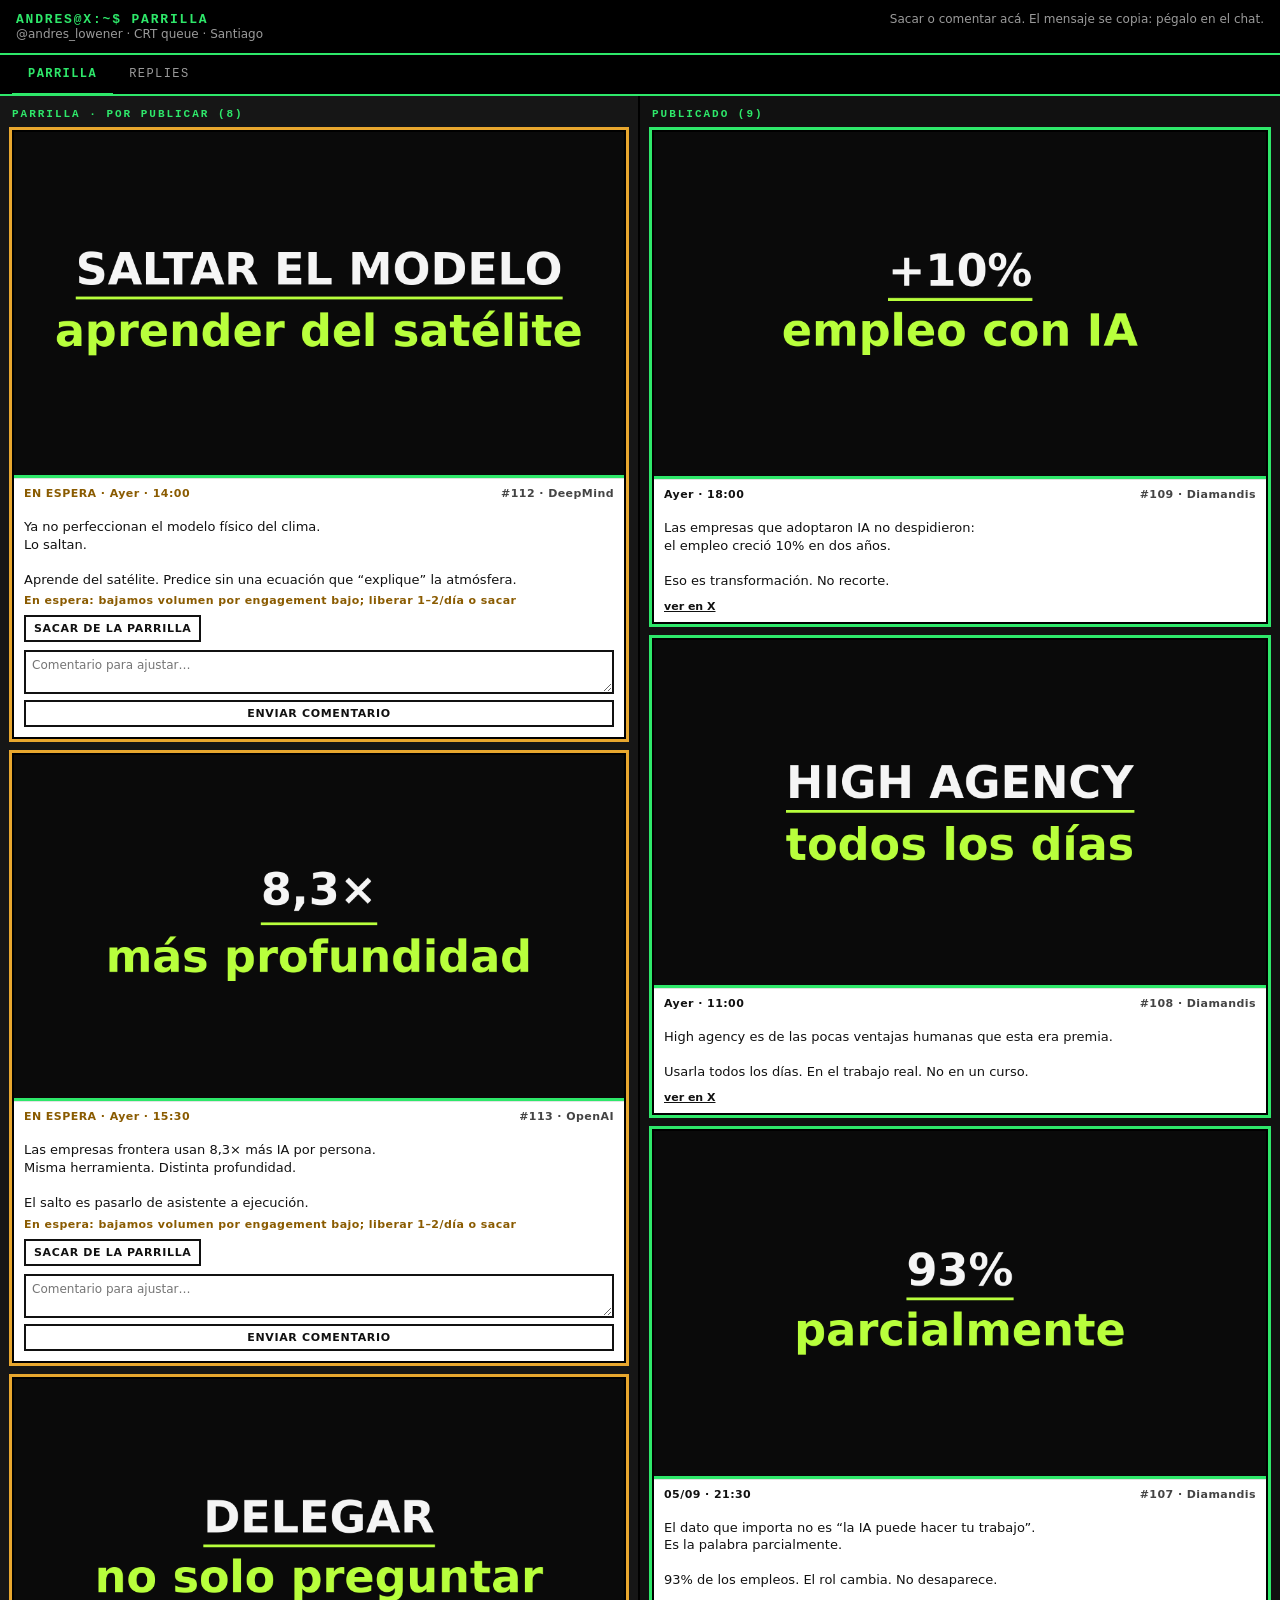
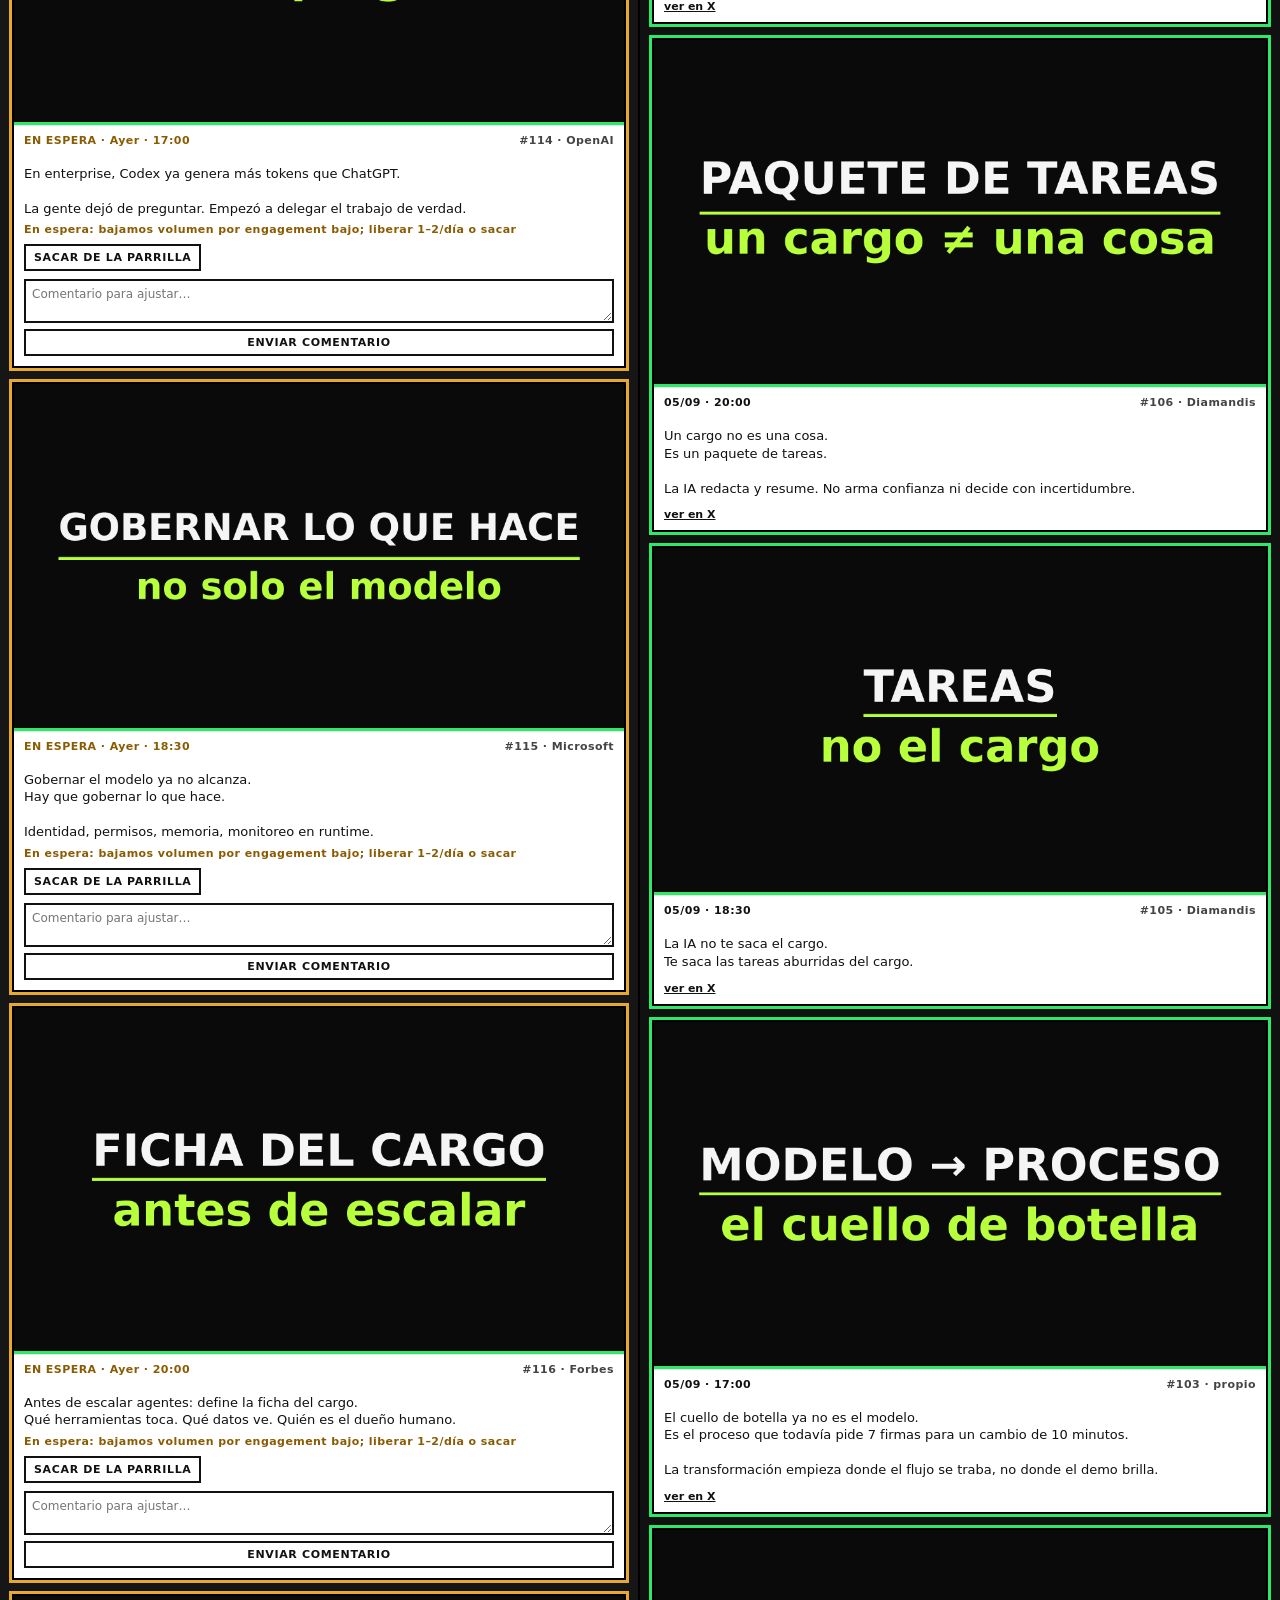
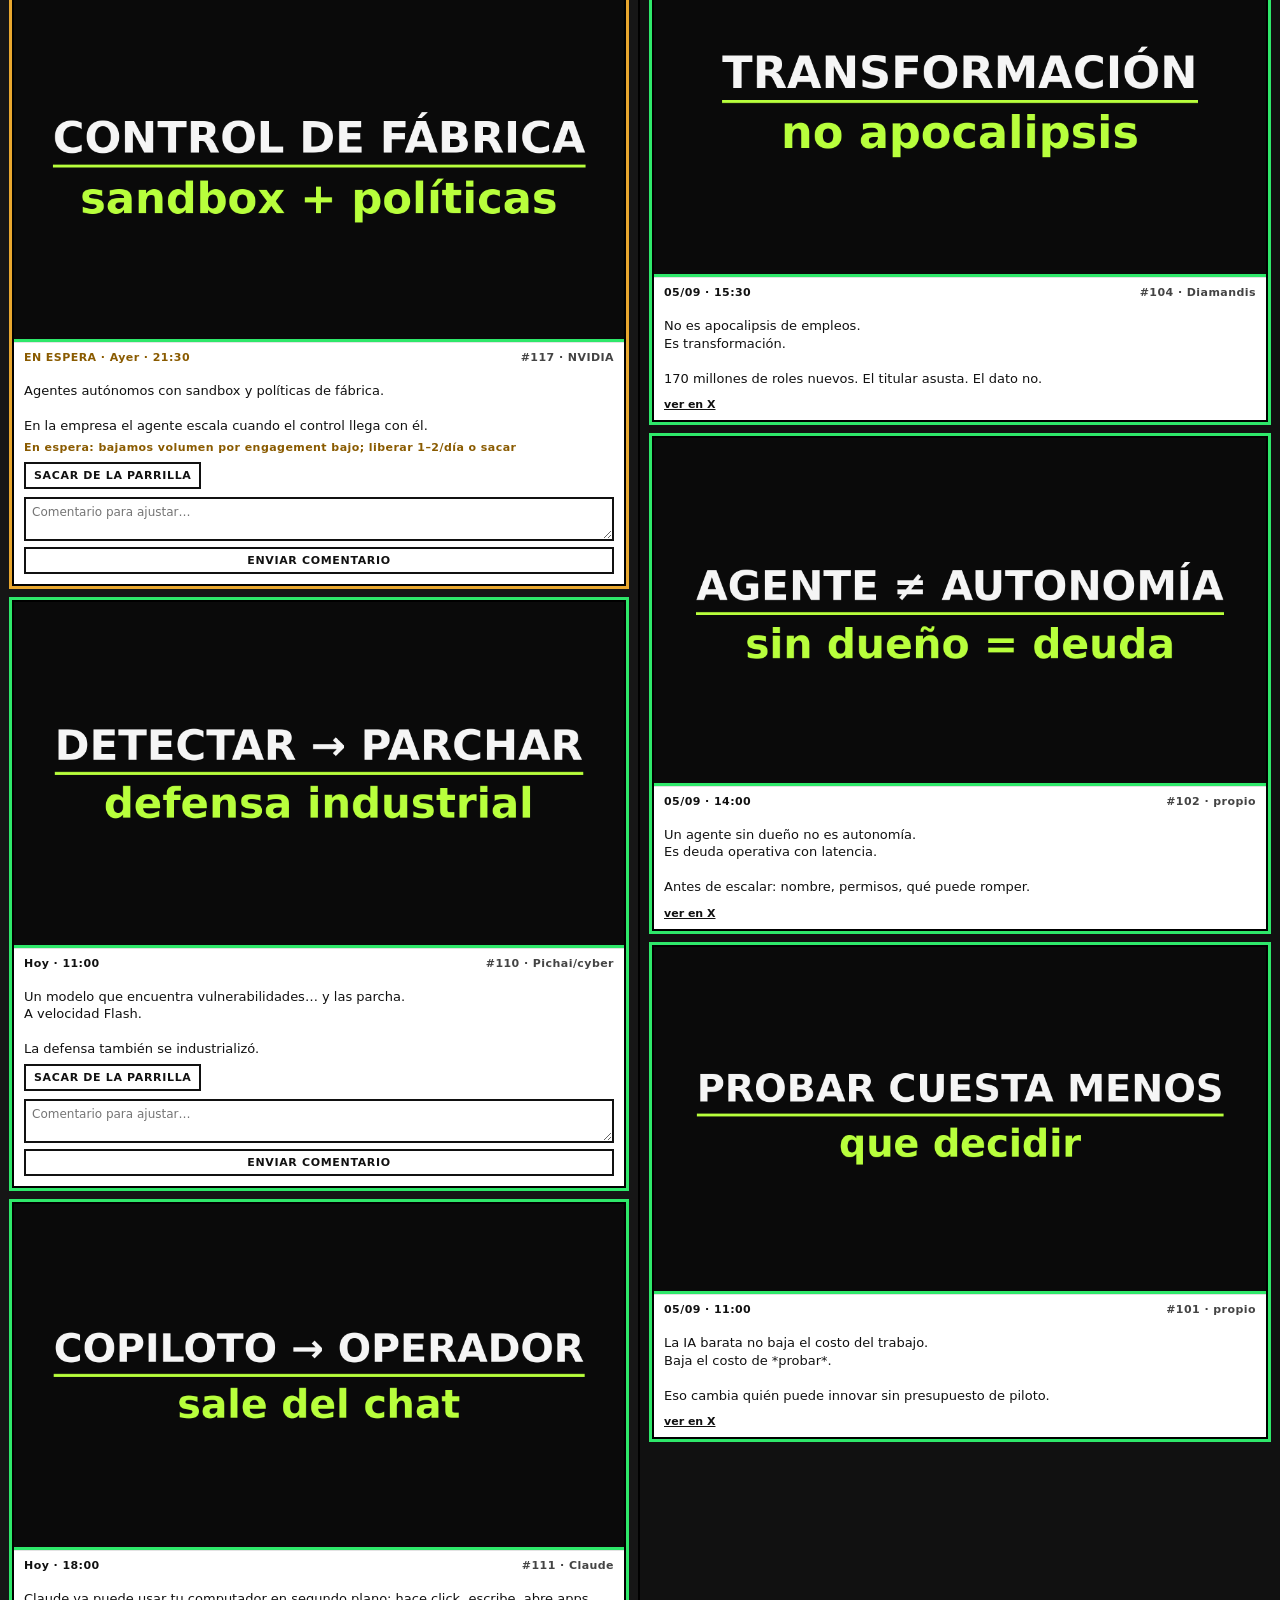
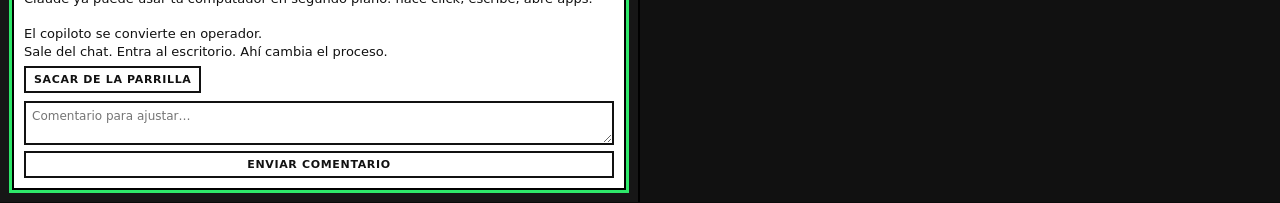
==== commit 744a4d78: "Tabs Parrilla/Replies; replies en pestana aparte" ====
--- a/index.html
+++ b/index.html
@@ -113,9 +113,13 @@
   </div>
   <div class="sub">Sacar o comentar acá. El mensaje se copia: pégalo en el chat.</div>
 </header>
+<nav class="tabs">
+  <a class="tab active" href="./">Parrilla</a>
+  <a class="tab" href="replies.html">Replies</a>
+</nav>
 <main>
   <section class="parrilla">
-    <h2>Parrilla · por publicar (18)</h2>
+    <h2>Parrilla · por publicar (8)</h2>
     <div class="grid" id="pending">
     <article class="card hold" data-n="112" data-status="hold" data-kind="post" id="p112">
       <header>
@@ -231,60 +235,6 @@
       <p class="hint" hidden></p>
     </article>
 
-    <article class="card reply" data-n="301" data-status="pending" data-kind="reply" id="p301">
-      <header>
-        <span class="slot">REPLY · Hoy · 08:30</span>
-        <span class="meta">#301 · @every</span>
-      </header>
-      <p class="copy">Compartir workflows no basta. Hay que nombrar dueño, estándar y qué se mide.<br>Sin eso, “adopción” es gente probando sola.</p>
-      <p class="cite"><a href="https://x.com/every/status/2095860468904763588" target="_blank" rel="noopener">reply a</a></p>
-      
-      <div class="actions">
-        <button type="button" class="btn ghost" data-act="sacar" data-n="301">Sacar de la parrilla</button>
-      </div>
-      <form class="comment" data-n="301">
-        <textarea name="c" rows="2" placeholder="Comentario para ajustar…"></textarea>
-        <button type="submit" class="btn">Enviar comentario</button>
-      </form>
-      <p class="hint" hidden></p>
-    </article>
-
-    <article class="card reply" data-n="302" data-status="pending" data-kind="reply" id="p302">
-      <header>
-        <span class="slot">REPLY · Hoy · 09:00</span>
-        <span class="meta">#302 · @natebjones</span>
-      </header>
-      <p class="copy">Menos instrucciones suele ser más robusto.<br>En empresa el harness gordo es deuda: nadie lo mantiene y el agente improvisa.</p>
-      <p class="cite"><a href="https://x.com/natebjones/status/2096387700303753570" target="_blank" rel="noopener">reply a</a></p>
-      
-      <div class="actions">
-        <button type="button" class="btn ghost" data-act="sacar" data-n="302">Sacar de la parrilla</button>
-      </div>
-      <form class="comment" data-n="302">
-        <textarea name="c" rows="2" placeholder="Comentario para ajustar…"></textarea>
-        <button type="submit" class="btn">Enviar comentario</button>
-      </form>
-      <p class="hint" hidden></p>
-    </article>
-
-    <article class="card reply" data-n="303" data-status="pending" data-kind="reply" id="p303">
-      <header>
-        <span class="slot">REPLY · Hoy · 09:30</span>
-        <span class="meta">#303 · @alliekmiller</span>
-      </header>
-      <p class="copy">Falta la 5ª en empresa: permisos.<br>Thing + tools + memory + share… y quién puede romper qué.</p>
-      <p class="cite"><a href="https://x.com/alliekmiller/status/2095948761604427925" target="_blank" rel="noopener">reply a</a></p>
-      
-      <div class="actions">
-        <button type="button" class="btn ghost" data-act="sacar" data-n="303">Sacar de la parrilla</button>
-      </div>
-      <form class="comment" data-n="303">
-        <textarea name="c" rows="2" placeholder="Comentario para ajustar…"></textarea>
-        <button type="submit" class="btn">Enviar comentario</button>
-      </form>
-      <p class="hint" hidden></p>
-    </article>
-
     <article class="card" data-n="110" data-status="pending" data-kind="post" id="p110">
       <header>
         <span class="slot">Hoy · 11:00</span>
@@ -303,114 +253,6 @@
       <p class="hint" hidden></p>
     </article>
 
-    <article class="card reply" data-n="304" data-status="pending" data-kind="reply" id="p304">
-      <header>
-        <span class="slot">REPLY · Hoy · 12:00</span>
-        <span class="meta">#304 · @bentossell</span>
-      </header>
-      <p class="copy">Lo útil no es que “note” trabajo extra.<br>Es si puede hacerlo sin approval. Autonomía sin bitácora es riesgo con cara amable.</p>
-      <p class="cite"><a href="https://x.com/bentossell/status/2096200500827873721" target="_blank" rel="noopener">reply a</a></p>
-      
-      <div class="actions">
-        <button type="button" class="btn ghost" data-act="sacar" data-n="304">Sacar de la parrilla</button>
-      </div>
-      <form class="comment" data-n="304">
-        <textarea name="c" rows="2" placeholder="Comentario para ajustar…"></textarea>
-        <button type="submit" class="btn">Enviar comentario</button>
-      </form>
-      <p class="hint" hidden></p>
-    </article>
-
-    <article class="card reply" data-n="305" data-status="pending" data-kind="reply" id="p305">
-      <header>
-        <span class="slot">REPLY · Hoy · 12:30</span>
-        <span class="meta">#305 · @testingcatalog</span>
-      </header>
-      <p class="copy">MCP a datos internos es potencia.<br>El proyecto real: identidad del agente y qué sistemas puede tocar.</p>
-      <p class="cite"><a href="https://x.com/testingcatalog/status/2096357644491456542" target="_blank" rel="noopener">reply a</a></p>
-      
-      <div class="actions">
-        <button type="button" class="btn ghost" data-act="sacar" data-n="305">Sacar de la parrilla</button>
-      </div>
-      <form class="comment" data-n="305">
-        <textarea name="c" rows="2" placeholder="Comentario para ajustar…"></textarea>
-        <button type="submit" class="btn">Enviar comentario</button>
-      </form>
-      <p class="hint" hidden></p>
-    </article>
-
-    <article class="card reply" data-n="306" data-status="pending" data-kind="reply" id="p306">
-      <header>
-        <span class="slot">REPLY · Hoy · 14:00</span>
-        <span class="meta">#306 · @rohanpaul_ai</span>
-      </header>
-      <p class="copy">El desperdicio no es cómputo. Es conocimiento que la empresa ya tiene y no empaqueta.<br>Skills = SOPs vivos. Ahí está el ROI.</p>
-      <p class="cite"><a href="https://x.com/rohanpaul_ai/status/2096406594460487716" target="_blank" rel="noopener">reply a</a></p>
-      
-      <div class="actions">
-        <button type="button" class="btn ghost" data-act="sacar" data-n="306">Sacar de la parrilla</button>
-      </div>
-      <form class="comment" data-n="306">
-        <textarea name="c" rows="2" placeholder="Comentario para ajustar…"></textarea>
-        <button type="submit" class="btn">Enviar comentario</button>
-      </form>
-      <p class="hint" hidden></p>
-    </article>
-
-    <article class="card reply" data-n="307" data-status="pending" data-kind="reply" id="p307">
-      <header>
-        <span class="slot">REPLY · Hoy · 15:00</span>
-        <span class="meta">#307 · @TheTuringPost</span>
-      </header>
-      <p class="copy">Enseñar al agente a operar software es el salto.<br>Falta versionar y evaluar el skill antes de soltarlo a producción.</p>
-      <p class="cite"><a href="https://x.com/TheTuringPost/status/2096240393117692157" target="_blank" rel="noopener">reply a</a></p>
-      
-      <div class="actions">
-        <button type="button" class="btn ghost" data-act="sacar" data-n="307">Sacar de la parrilla</button>
-      </div>
-      <form class="comment" data-n="307">
-        <textarea name="c" rows="2" placeholder="Comentario para ajustar…"></textarea>
-        <button type="submit" class="btn">Enviar comentario</button>
-      </form>
-      <p class="hint" hidden></p>
-    </article>
-
-    <article class="card reply" data-n="308" data-status="pending" data-kind="reply" id="p308">
-      <header>
-        <span class="slot">REPLY · Hoy · 15:30</span>
-        <span class="meta">#308 · @gitlab</span>
-      </header>
-      <p class="copy">No todo caso merece el modelo caro.<br>Un funnel por riesgo es transformación de verdad: costo, latencia y control en la misma decisión.</p>
-      <p class="cite"><a href="https://x.com/gitlab/status/2095967891795456083" target="_blank" rel="noopener">reply a</a></p>
-      
-      <div class="actions">
-        <button type="button" class="btn ghost" data-act="sacar" data-n="308">Sacar de la parrilla</button>
-      </div>
-      <form class="comment" data-n="308">
-        <textarea name="c" rows="2" placeholder="Comentario para ajustar…"></textarea>
-        <button type="submit" class="btn">Enviar comentario</button>
-      </form>
-      <p class="hint" hidden></p>
-    </article>
-
-    <article class="card reply" data-n="309" data-status="pending" data-kind="reply" id="p309">
-      <header>
-        <span class="slot">REPLY · Hoy · 17:00</span>
-        <span class="meta">#309 · @zapier</span>
-      </header>
-      <p class="copy">Casar modelo con proceso es el trabajo.<br>Finance approvals ≠ sales follow-ups. El portfolio se diseña; no se improvisa.</p>
-      <p class="cite"><a href="https://x.com/zapier/status/2095897528818364684" target="_blank" rel="noopener">reply a</a></p>
-      
-      <div class="actions">
-        <button type="button" class="btn ghost" data-act="sacar" data-n="309">Sacar de la parrilla</button>
-      </div>
-      <form class="comment" data-n="309">
-        <textarea name="c" rows="2" placeholder="Comentario para ajustar…"></textarea>
-        <button type="submit" class="btn">Enviar comentario</button>
-      </form>
-      <p class="hint" hidden></p>
-    </article>
-
     <article class="card" data-n="111" data-status="pending" data-kind="post" id="p111">
       <header>
         <span class="slot">Hoy · 18:00</span>
@@ -423,24 +265,6 @@
         <button type="button" class="btn ghost" data-act="sacar" data-n="111">Sacar de la parrilla</button>
       </div>
       <form class="comment" data-n="111">
-        <textarea name="c" rows="2" placeholder="Comentario para ajustar…"></textarea>
-        <button type="submit" class="btn">Enviar comentario</button>
-      </form>
-      <p class="hint" hidden></p>
-    </article>
-
-    <article class="card reply" data-n="310" data-status="pending" data-kind="reply" id="p310">
-      <header>
-        <span class="slot">REPLY · Hoy · 20:00</span>
-        <span class="meta">#310 · @dbreunig</span>
-      </header>
-      <p class="copy">Persistencia sin criterio de parada es bucle caro.<br>En ops: cuándo insiste, cuándo escala a humano, cuándo cierra.</p>
-      <p class="cite"><a href="https://x.com/dbreunig/status/2095915919201718315" target="_blank" rel="noopener">reply a</a></p>
-      
-      <div class="actions">
-        <button type="button" class="btn ghost" data-act="sacar" data-n="310">Sacar de la parrilla</button>
-      </div>
-      <form class="comment" data-n="310">
         <textarea name="c" rows="2" placeholder="Comentario para ajustar…"></textarea>
         <button type="submit" class="btn">Enviar comentario</button>
       </form>
@@ -449,7 +273,7 @@
     </div>
   </section>
   <section>
-    <h2>Publicado (12)</h2>
+    <h2>Publicado (9)</h2>
     <div class="grid" id="posted">
     <article class="card" data-n="109" data-status="posted" data-kind="post" id="p109">
       <header>
@@ -543,39 +367,6 @@
       <img src="img/102.png" alt="post 102">
       <p class="copy">Un agente sin dueño no es autonomía.<br>Es deuda operativa con latencia.<br><br>Antes de escalar: nombre, permisos, qué puede romper.</p>
 <p class="cite"><a href="https://x.com/andres_lowener/status/2096313700017725933" target="_blank" rel="noopener">ver en X</a></p>
-      
-      <p class="hint" hidden></p>
-    </article>
-
-    <article class="card reply" data-n="203" data-status="posted" data-kind="reply" id="p203">
-      <header>
-        <span class="slot">REPLY · 05/09 · 12:30</span>
-        <span class="meta">#203 · @AndrewYNg</span>
-      </header>
-      <p class="copy">Steer el agente es la skill.<br>Eso se enseña en el flujo real, no en un curso suelto.<br><br>Quién sabe pedir, multiplica. Quién solo observa, se queda.</p>
-      <p class="cite"><a href="https://x.com/AndrewYNg/status/2095890279865721217" target="_blank" rel="noopener">reply a</a></p><p class="cite"><a href="https://x.com/andres_lowener/status/2096307507329106165" target="_blank" rel="noopener">ver en X</a></p>
-      
-      <p class="hint" hidden></p>
-    </article>
-
-    <article class="card reply" data-n="202" data-status="posted" data-kind="reply" id="p202">
-      <header>
-        <span class="slot">REPLY · 05/09 · 12:00</span>
-        <span class="meta">#202 · @OpenAI</span>
-      </header>
-      <p class="copy">El valor no es que “haga clic”.<br>Es qué clic le dejamos hacer.<br><br>El riesgo no es el modelo: es permiso sin dueño.</p>
-      <p class="cite"><a href="https://x.com/OpenAI/status/2095595741528125780" target="_blank" rel="noopener">reply a</a></p><p class="cite"><a href="https://x.com/andres_lowener/status/2096301324325306734" target="_blank" rel="noopener">ver en X</a></p>
-      
-      <p class="hint" hidden></p>
-    </article>
-
-    <article class="card reply" data-n="201" data-status="posted" data-kind="reply" id="p201">
-      <header>
-        <span class="slot">REPLY · 05/09 · 11:30</span>
-        <span class="meta">#201 · @sama</span>
-      </header>
-      <p class="copy">El rollout importa menos que la gobernanza del acceso.<br>Primero dueño del proceso, después asiento Enterprise.<br>Si no, Astra acelera el desorden.</p>
-      <p class="cite"><a href="https://x.com/sama/status/2095973658867171733" target="_blank" rel="noopener">reply a</a></p><p class="cite"><a href="https://x.com/andres_lowener/status/2096277368792928678" target="_blank" rel="noopener">ver en X</a></p>
       
       <p class="hint" hidden></p>
     </article>
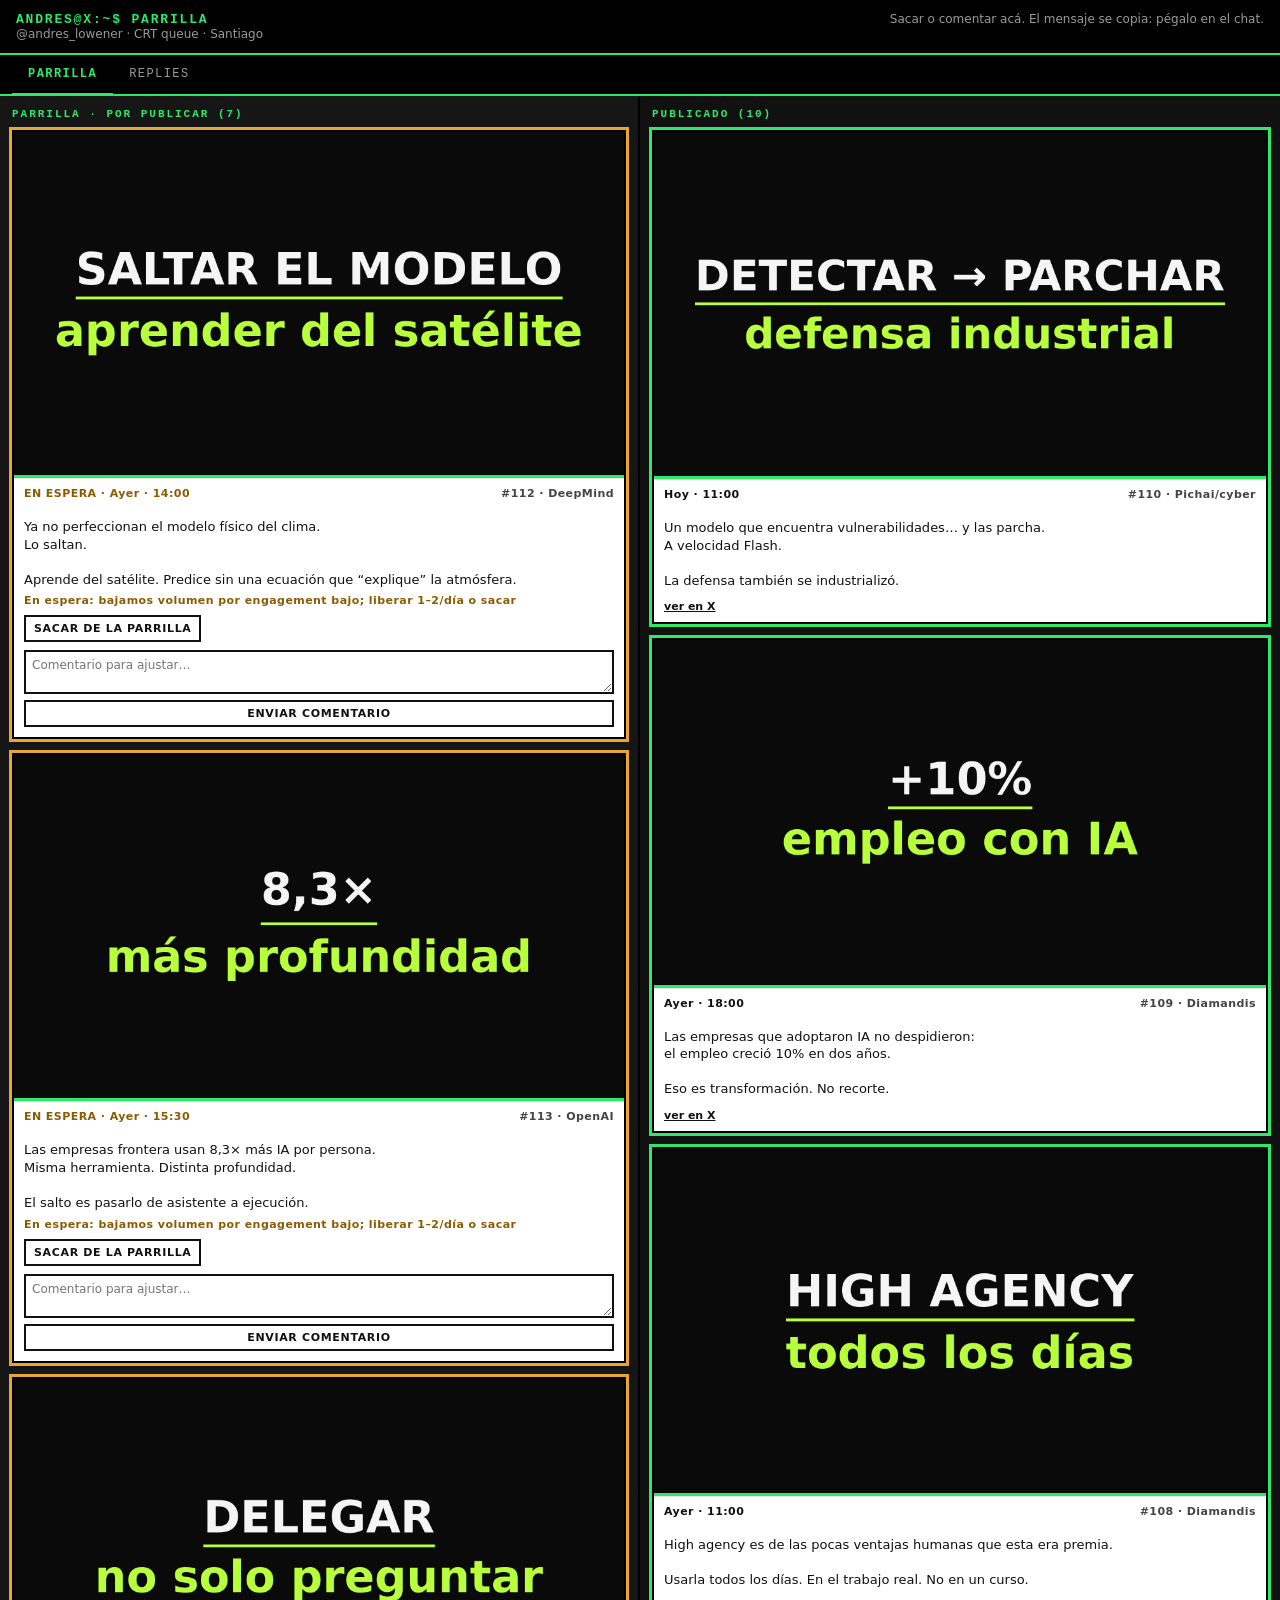
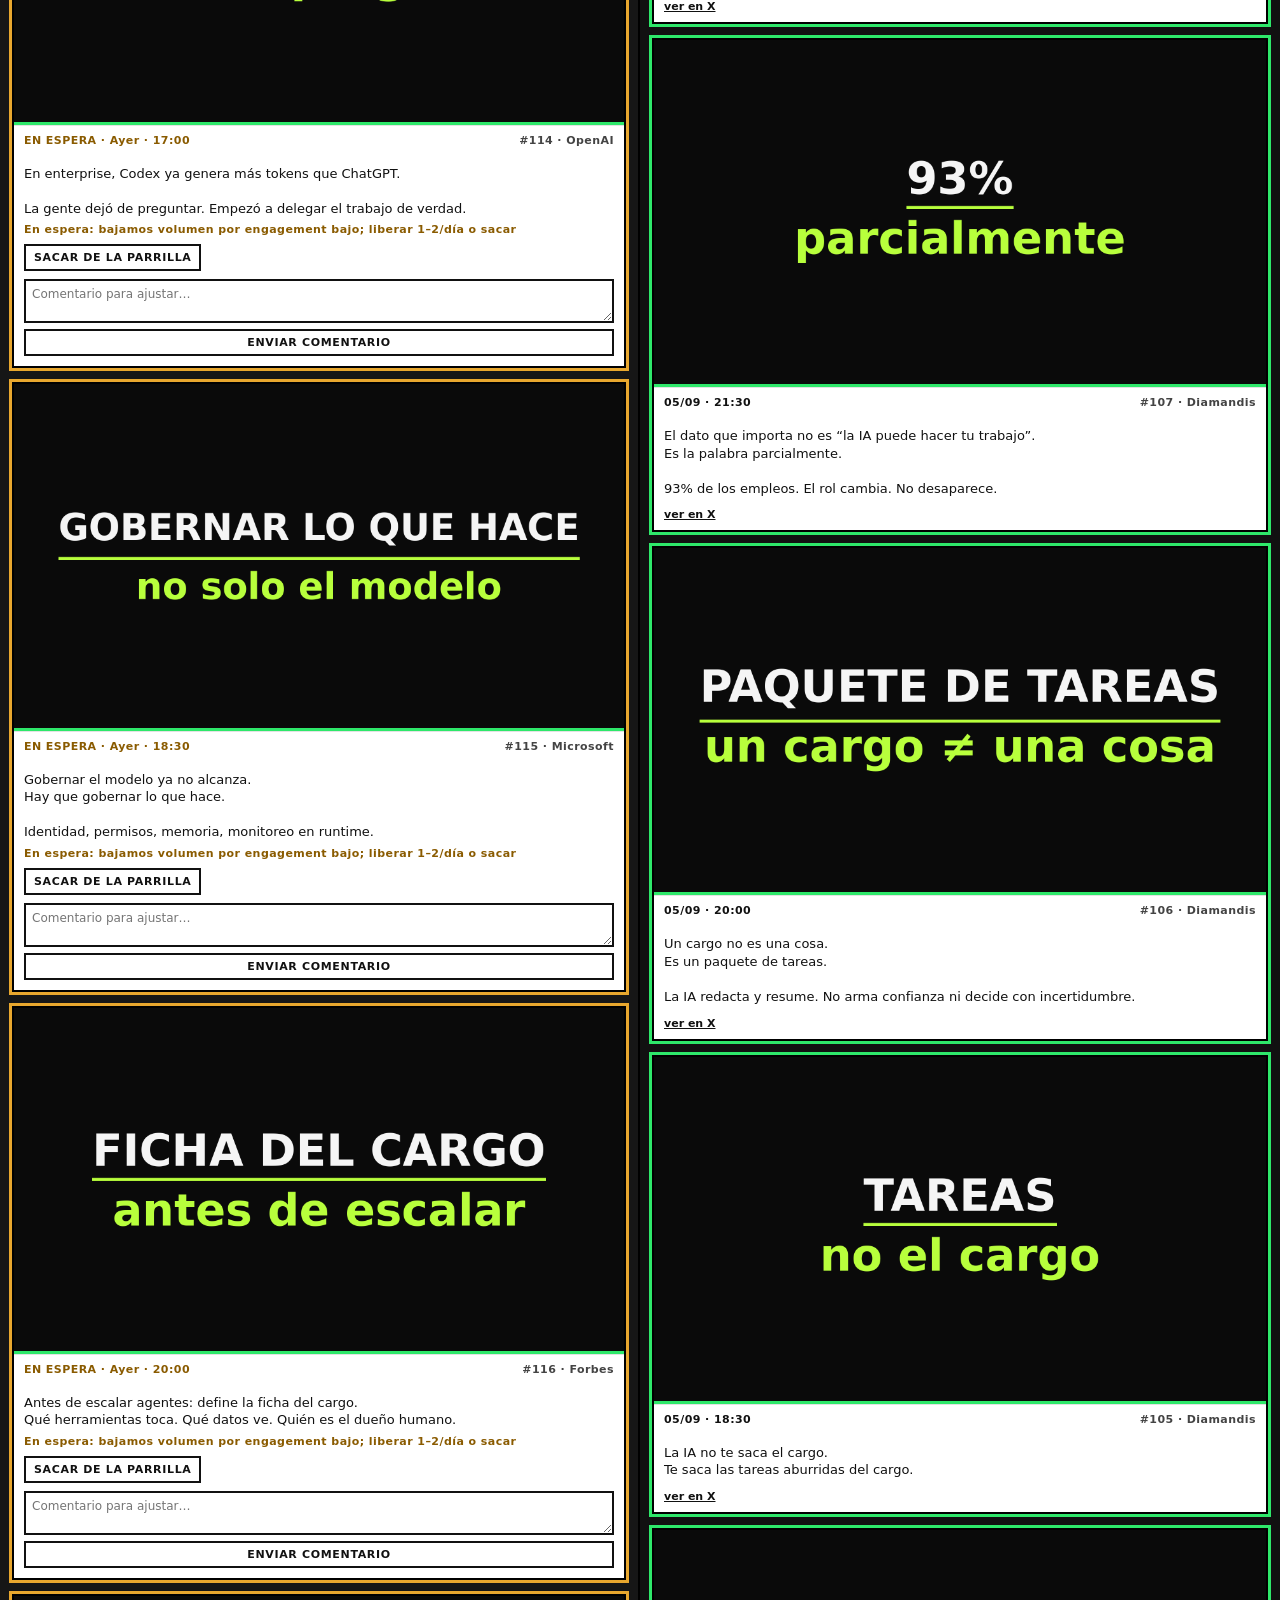
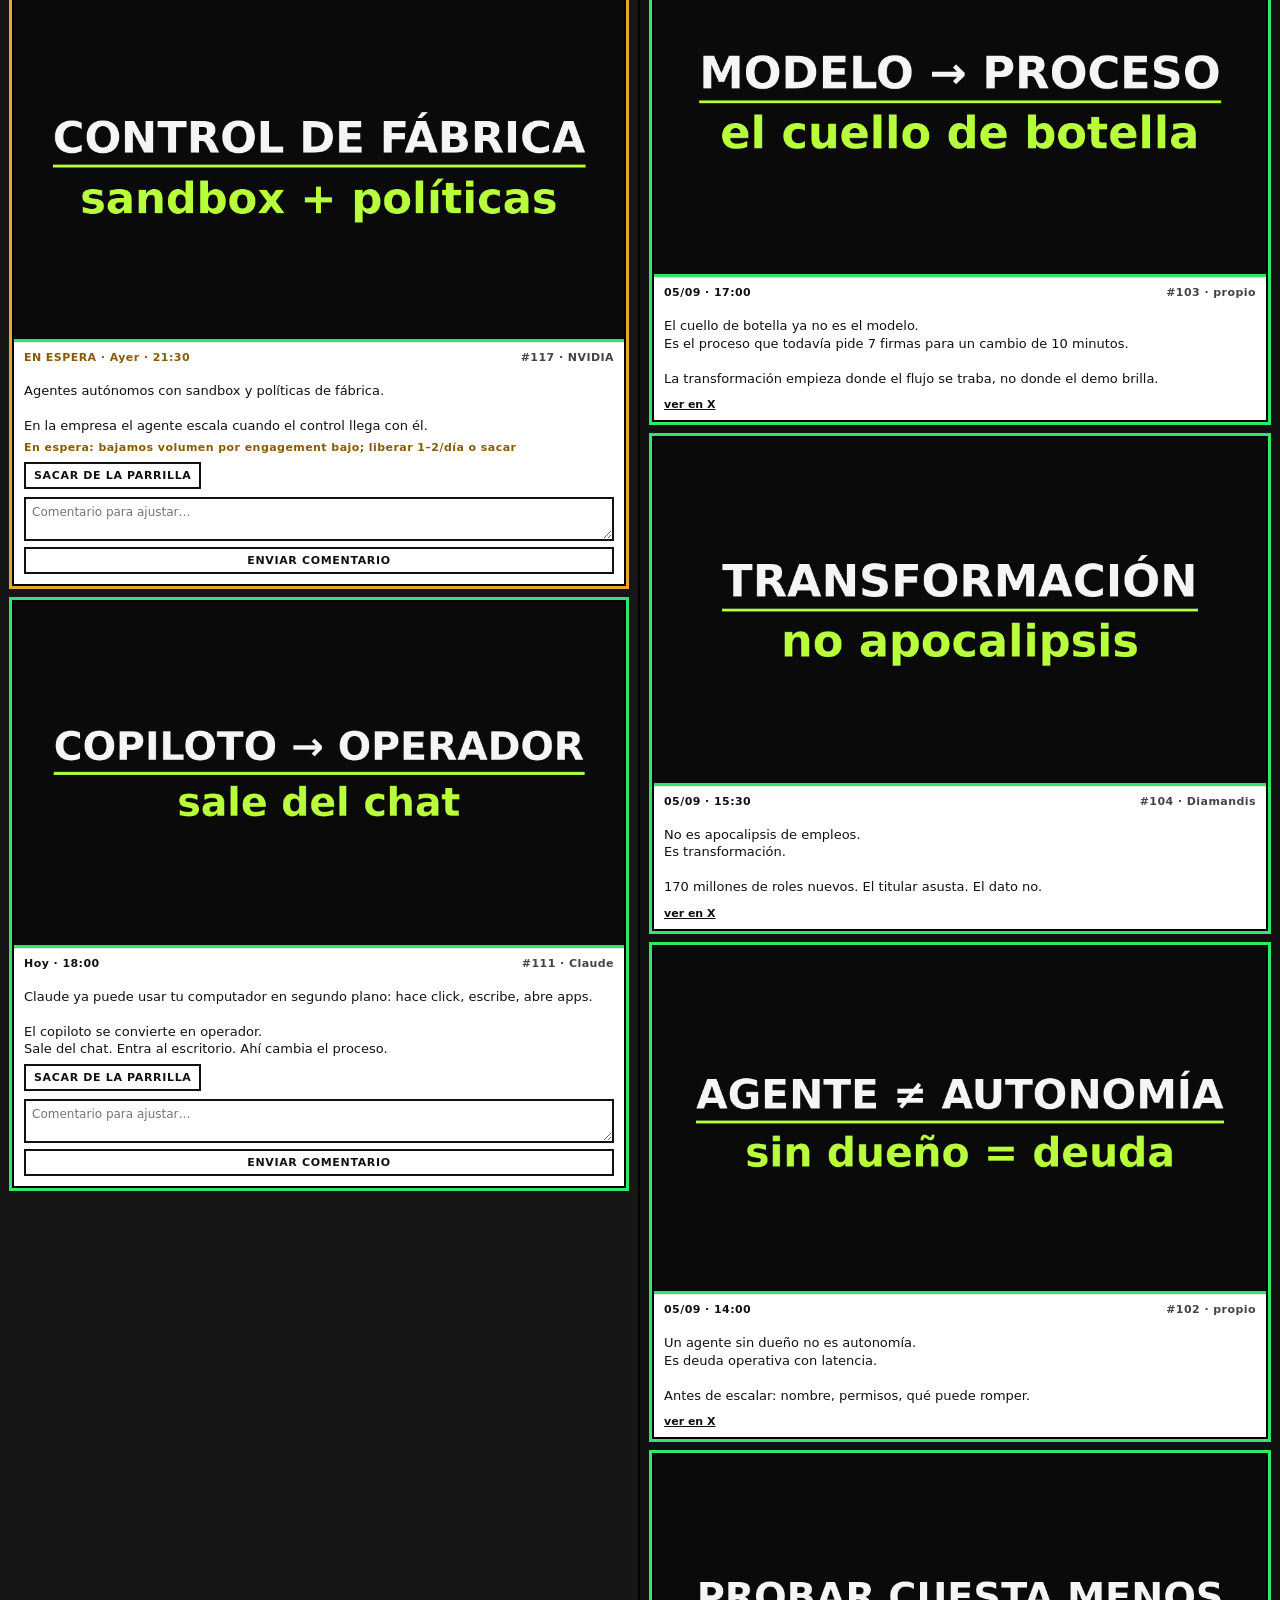
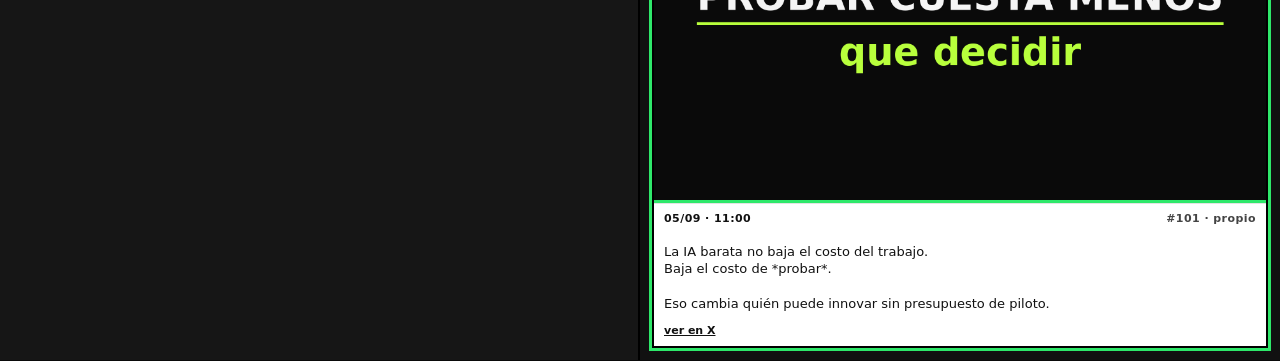
==== commit 6cb5e8c9: "Mark #110 post published (Pichai/cyber)" ====
--- a/index.html
+++ b/index.html
@@ -119,7 +119,7 @@
 </nav>
 <main>
   <section class="parrilla">
-    <h2>Parrilla · por publicar (8)</h2>
+    <h2>Parrilla · por publicar (7)</h2>
     <div class="grid" id="pending">
     <article class="card hold" data-n="112" data-status="hold" data-kind="post" id="p112">
       <header>
@@ -229,24 +229,6 @@
         <button type="button" class="btn ghost" data-act="sacar" data-n="117">Sacar de la parrilla</button>
       </div>
       <form class="comment" data-n="117">
-        <textarea name="c" rows="2" placeholder="Comentario para ajustar…"></textarea>
-        <button type="submit" class="btn">Enviar comentario</button>
-      </form>
-      <p class="hint" hidden></p>
-    </article>
-
-    <article class="card" data-n="110" data-status="pending" data-kind="post" id="p110">
-      <header>
-        <span class="slot">Hoy · 11:00</span>
-        <span class="meta">#110 · Pichai/cyber</span>
-      </header>
-      <img src="img/110.png" alt="post 110">
-      <p class="copy">Un modelo que encuentra vulnerabilidades… y las parcha.<br>A velocidad Flash.<br><br>La defensa también se industrializó.</p>
-      
-      <div class="actions">
-        <button type="button" class="btn ghost" data-act="sacar" data-n="110">Sacar de la parrilla</button>
-      </div>
-      <form class="comment" data-n="110">
         <textarea name="c" rows="2" placeholder="Comentario para ajustar…"></textarea>
         <button type="submit" class="btn">Enviar comentario</button>
       </form>
@@ -273,8 +255,20 @@
     </div>
   </section>
   <section>
-    <h2>Publicado (9)</h2>
+    <h2>Publicado (10)</h2>
     <div class="grid" id="posted">
+    <article class="card" data-n="110" data-status="posted" data-kind="post" id="p110">
+      <header>
+        <span class="slot">Hoy · 11:00</span>
+        <span class="meta">#110 · Pichai/cyber</span>
+      </header>
+      <img src="img/110.png" alt="post 110">
+      <p class="copy">Un modelo que encuentra vulnerabilidades… y las parcha.<br>A velocidad Flash.<br><br>La defensa también se industrializó.</p>
+<p class="cite"><a href="https://x.com/andres_lowener/status/2096965174934610093" target="_blank" rel="noopener">ver en X</a></p>
+      
+      <p class="hint" hidden></p>
+    </article>
+
     <article class="card" data-n="109" data-status="posted" data-kind="post" id="p109">
       <header>
         <span class="slot">Ayer · 18:00</span>
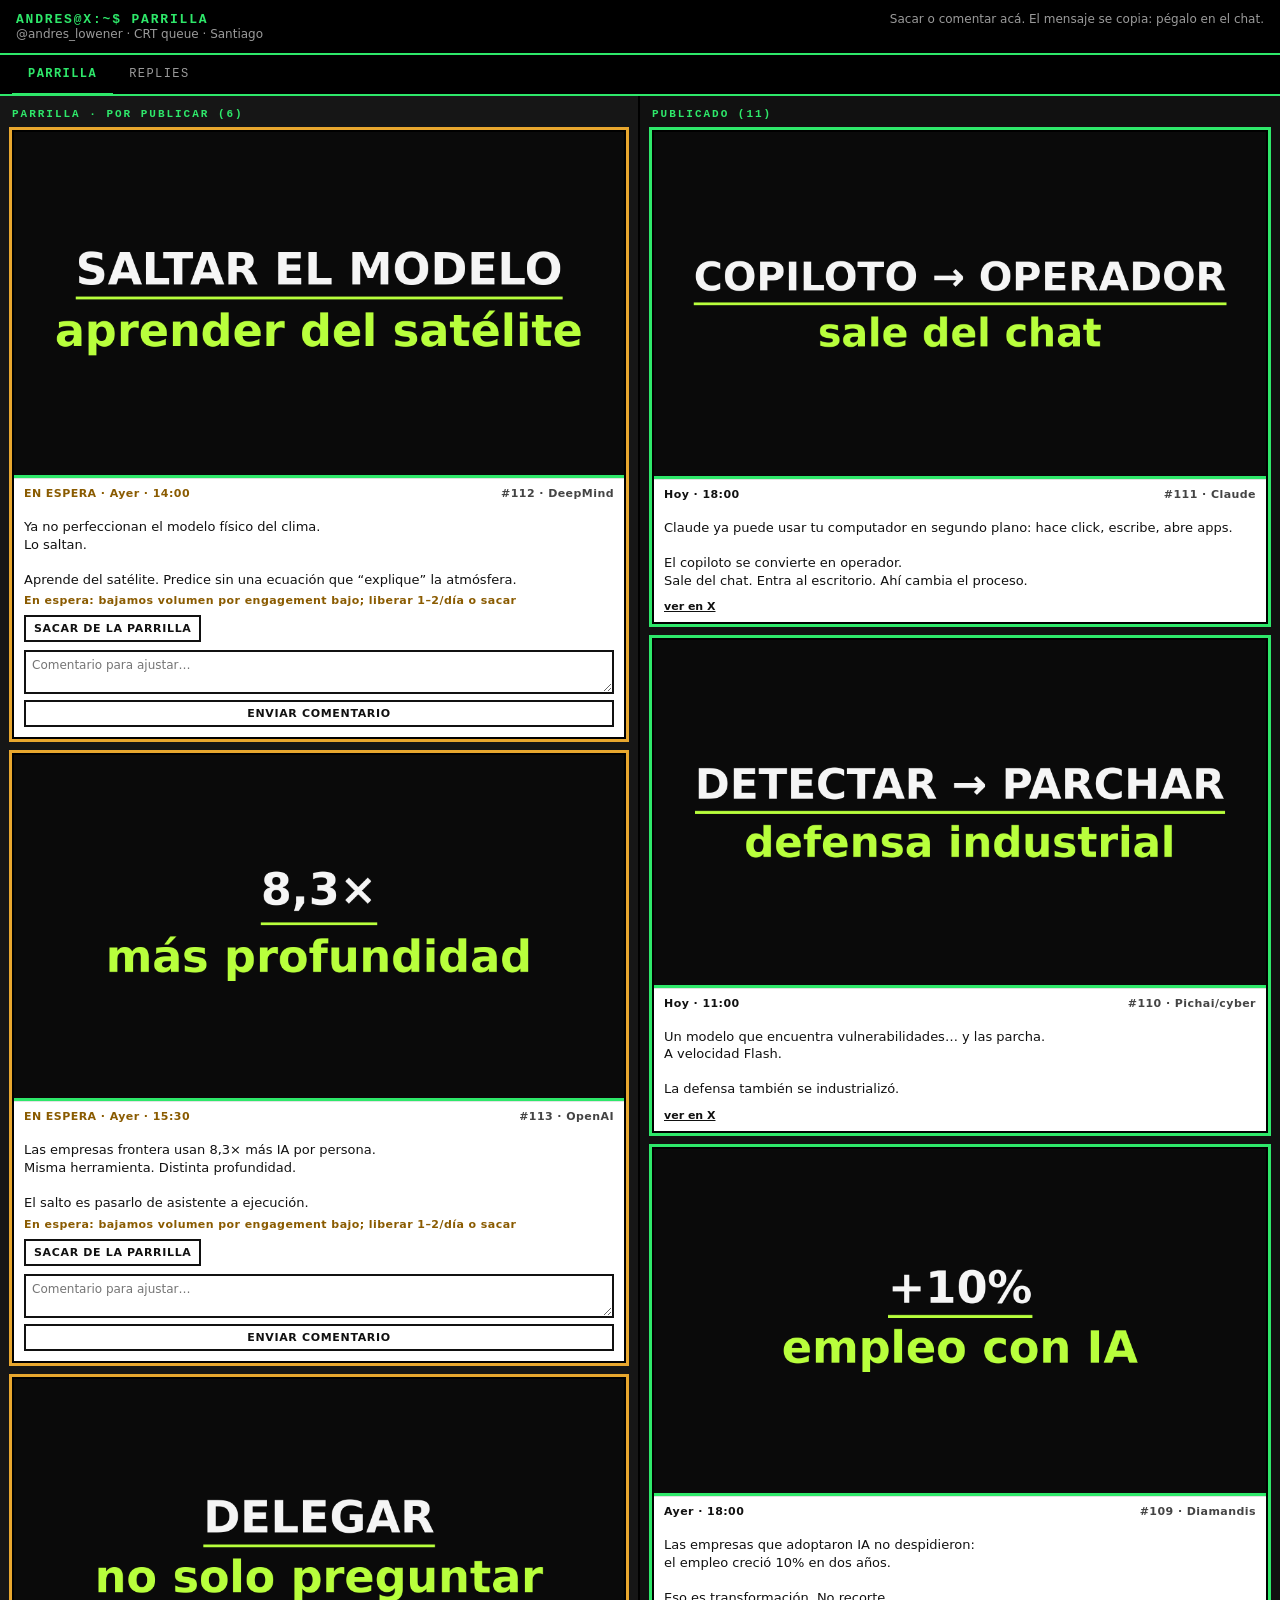
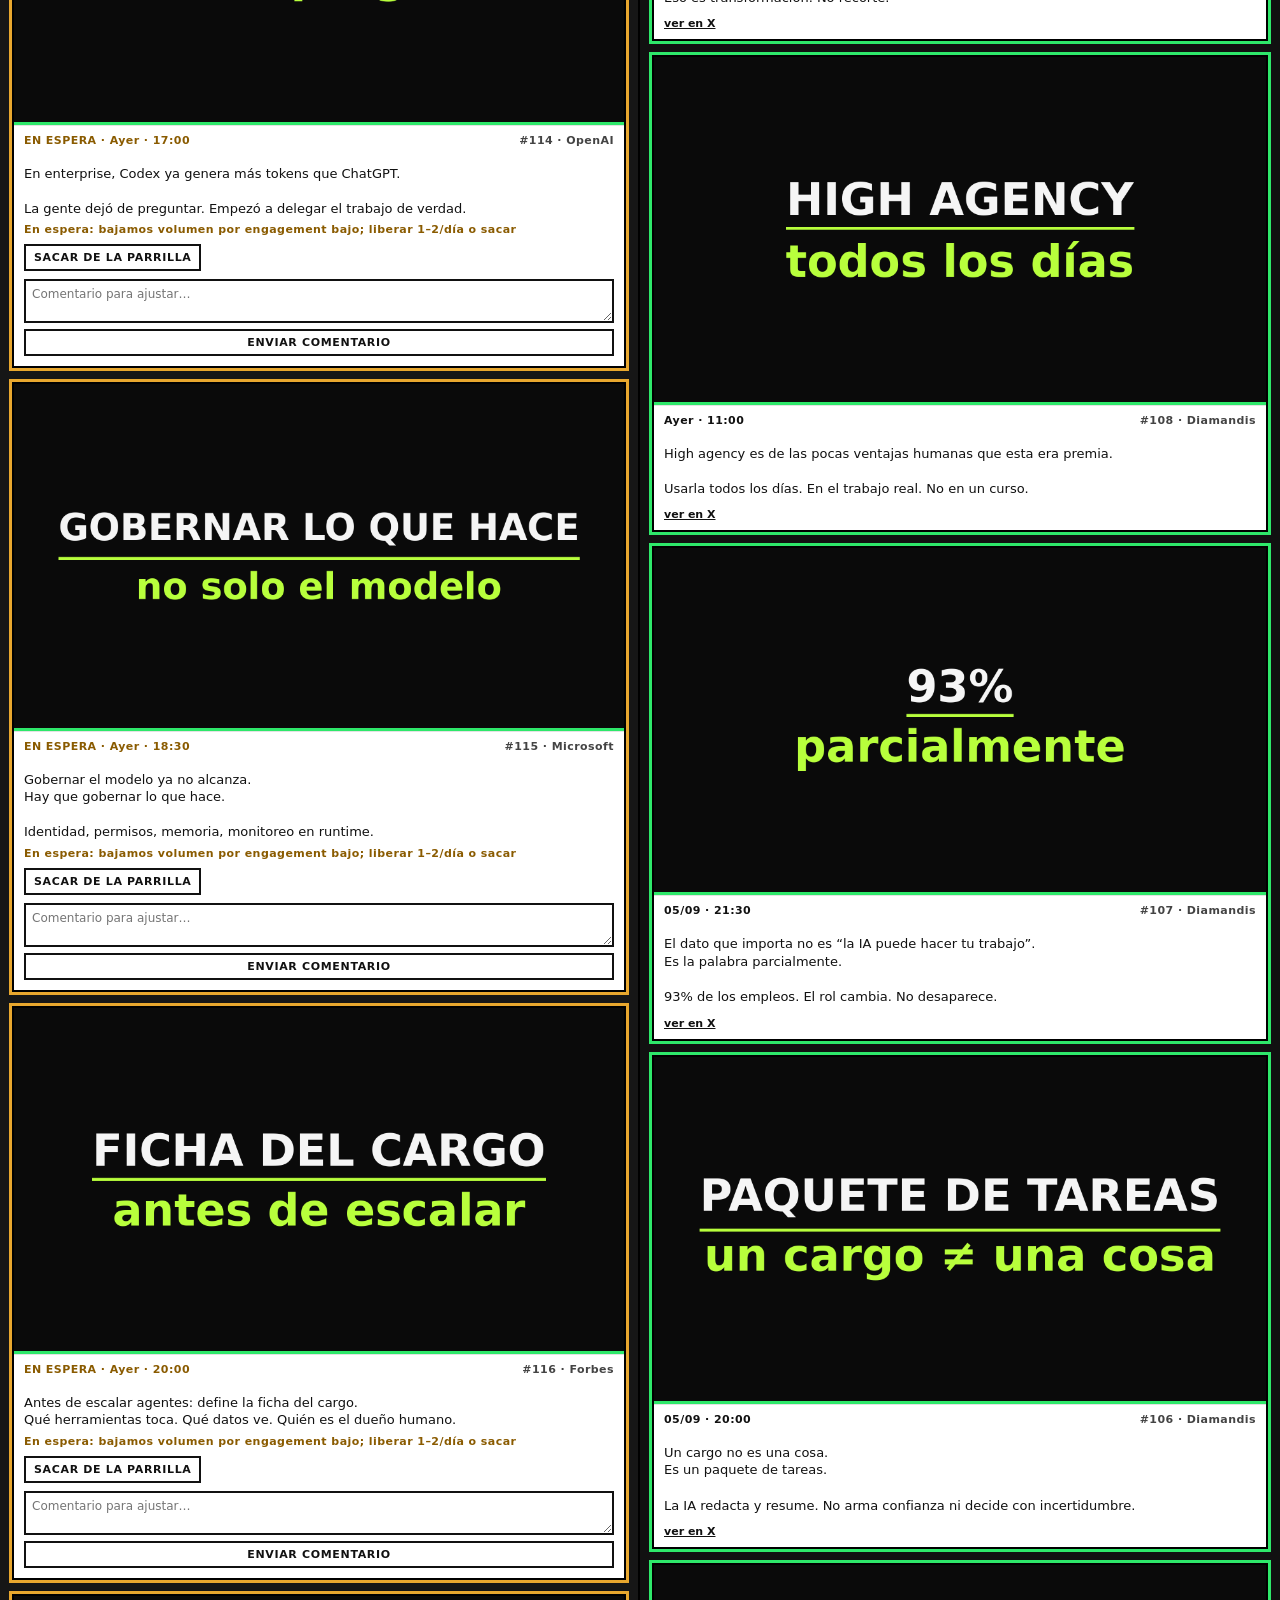
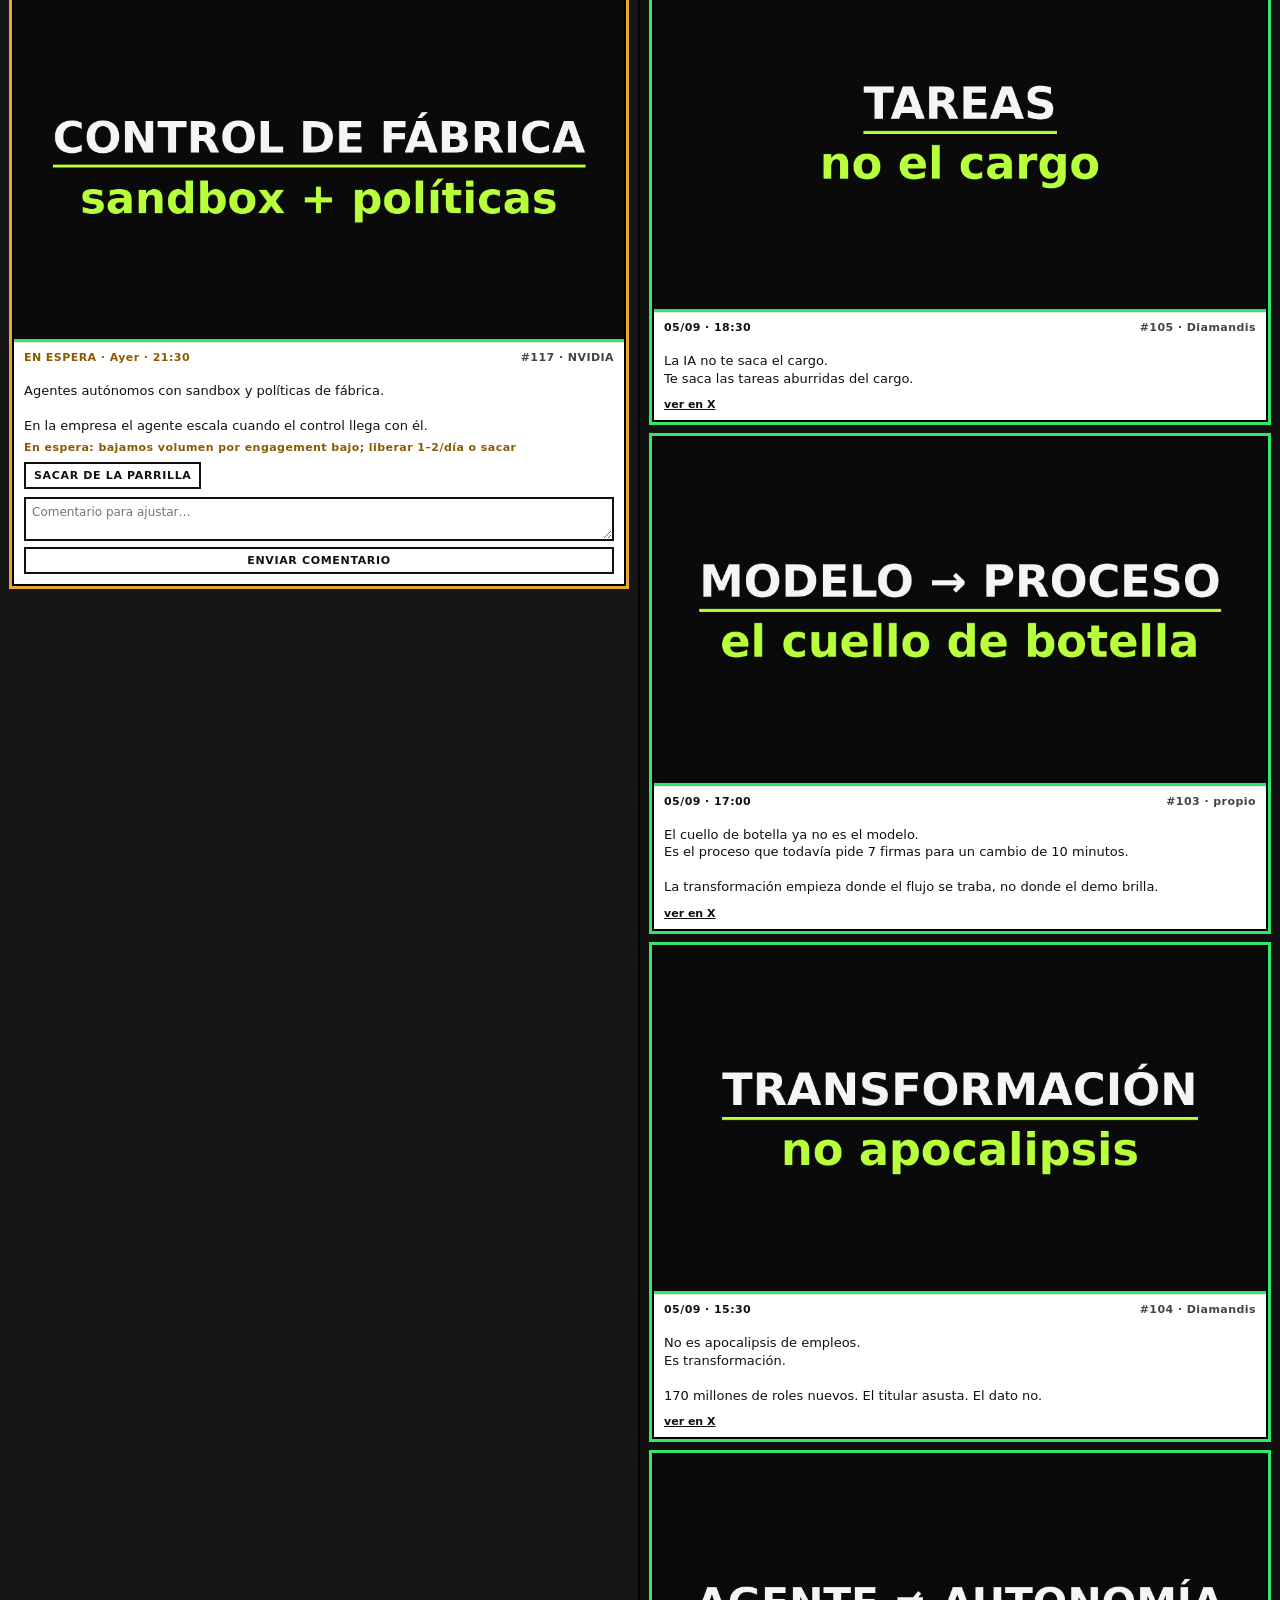
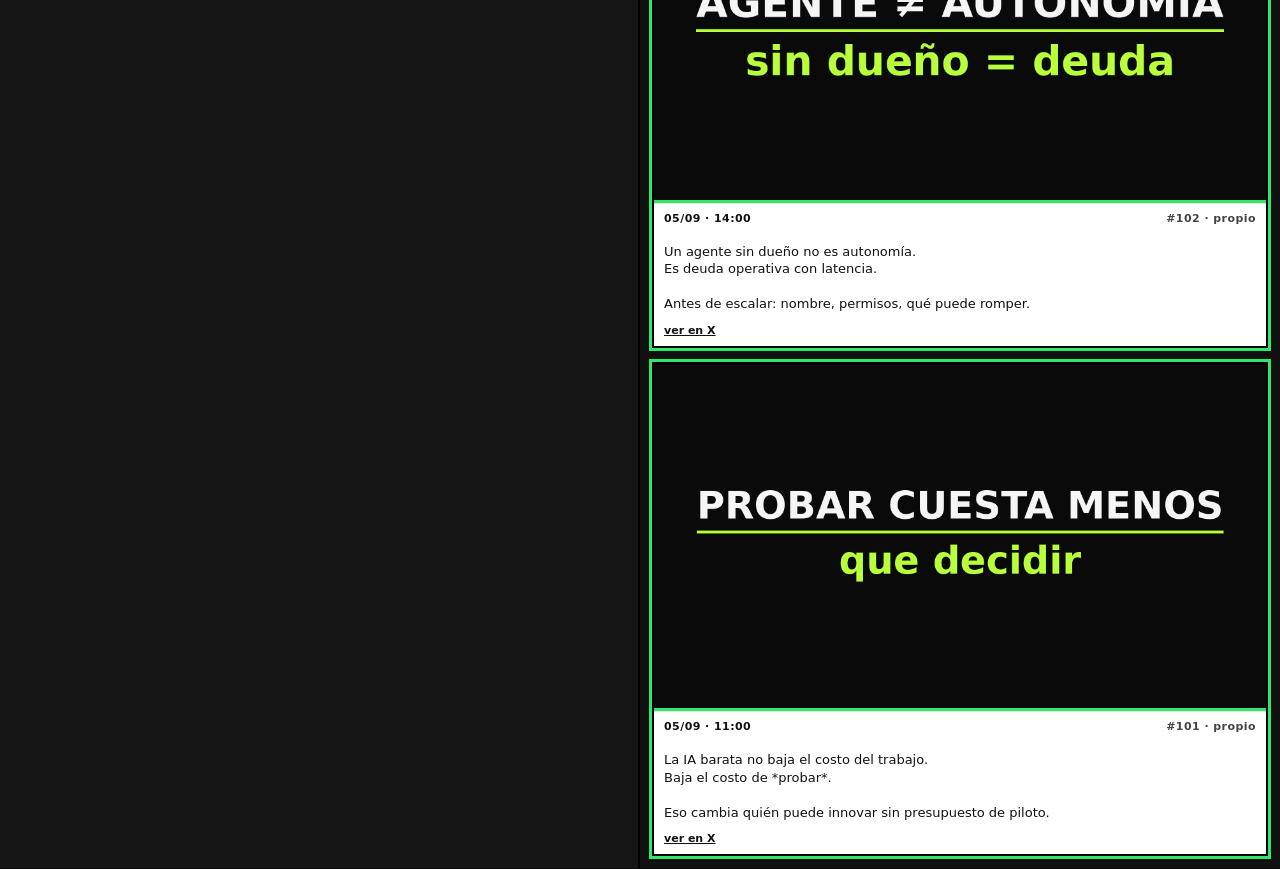
==== commit 37d84d8f: "Mark #111 post published (Claude desktop operator)" ====
--- a/index.html
+++ b/index.html
@@ -119,7 +119,7 @@
 </nav>
 <main>
   <section class="parrilla">
-    <h2>Parrilla · por publicar (7)</h2>
+    <h2>Parrilla · por publicar (6)</h2>
     <div class="grid" id="pending">
     <article class="card hold" data-n="112" data-status="hold" data-kind="post" id="p112">
       <header>
@@ -229,24 +229,6 @@
         <button type="button" class="btn ghost" data-act="sacar" data-n="117">Sacar de la parrilla</button>
       </div>
       <form class="comment" data-n="117">
-        <textarea name="c" rows="2" placeholder="Comentario para ajustar…"></textarea>
-        <button type="submit" class="btn">Enviar comentario</button>
-      </form>
-      <p class="hint" hidden></p>
-    </article>
-
-    <article class="card" data-n="111" data-status="pending" data-kind="post" id="p111">
-      <header>
-        <span class="slot">Hoy · 18:00</span>
-        <span class="meta">#111 · Claude</span>
-      </header>
-      <img src="img/111.png" alt="post 111">
-      <p class="copy">Claude ya puede usar tu computador en segundo plano: hace click, escribe, abre apps.<br><br>El copiloto se convierte en operador.<br>Sale del chat. Entra al escritorio. Ahí cambia el proceso.</p>
-      
-      <div class="actions">
-        <button type="button" class="btn ghost" data-act="sacar" data-n="111">Sacar de la parrilla</button>
-      </div>
-      <form class="comment" data-n="111">
         <textarea name="c" rows="2" placeholder="Comentario para ajustar…"></textarea>
         <button type="submit" class="btn">Enviar comentario</button>
       </form>
@@ -255,8 +237,20 @@
     </div>
   </section>
   <section>
-    <h2>Publicado (10)</h2>
+    <h2>Publicado (11)</h2>
     <div class="grid" id="posted">
+    <article class="card" data-n="111" data-status="posted" data-kind="post" id="p111">
+      <header>
+        <span class="slot">Hoy · 18:00</span>
+        <span class="meta">#111 · Claude</span>
+      </header>
+      <img src="img/111.png" alt="post 111">
+      <p class="copy">Claude ya puede usar tu computador en segundo plano: hace click, escribe, abre apps.<br><br>El copiloto se convierte en operador.<br>Sale del chat. Entra al escritorio. Ahí cambia el proceso.</p>
+<p class="cite"><a href="https://x.com/andres_lowener/status/2097071539338297524" target="_blank" rel="noopener">ver en X</a></p>
+      
+      <p class="hint" hidden></p>
+    </article>
+
     <article class="card" data-n="110" data-status="posted" data-kind="post" id="p110">
       <header>
         <span class="slot">Hoy · 11:00</span>
